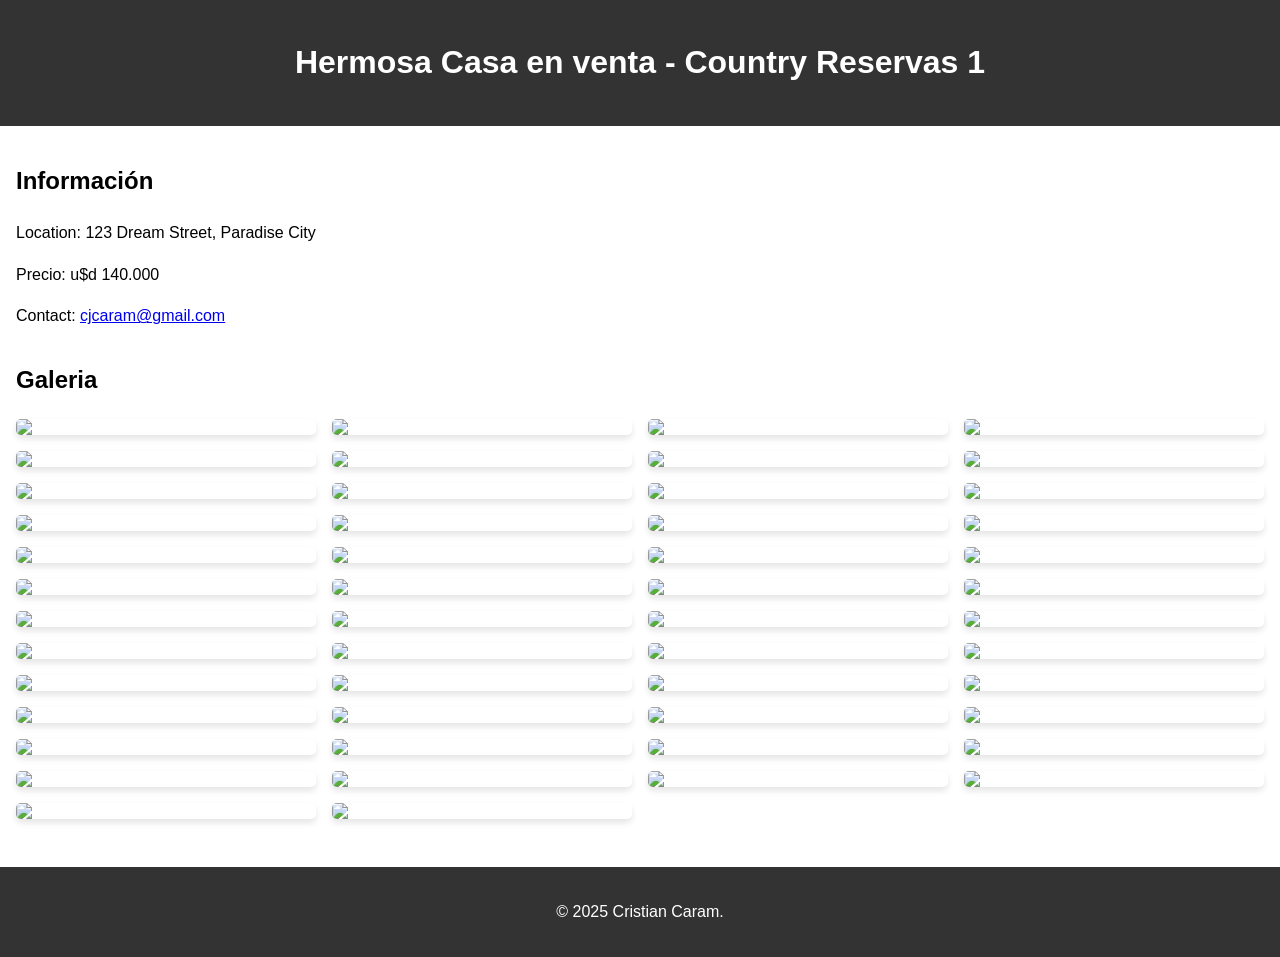
==== index.html @ e46856fb "trying load images using url" ====
<!DOCTYPE html>
<html lang="en">
<head>
  <meta charset="UTF-8">
  <meta name="viewport" content="width=device-width, initial-scale=1.0">
  <title>House for Sale</title>
  <link rel="stylesheet" href="style.css">
</head>
<body>
  <header>
    <h1>Hermosa Casa en venta - Country Reservas 1</h1>
  </header>
  <main>
    <section class="details">
      <h2>Información</h2>
      <p>Location: 123 Dream Street, Paradise City</p>
      <p>Precio: u$d 140.000</p>
      <p>Contact: <a href="mailto:contact@realestate.com">cjcaram@gmail.com</a></p>
    </section>
    <section class="gallery">
      <h2>Galeria</h2>
      <div class="photos">
        <img src="https://raw.githubusercontent.com/cjcaram/assetForSale/refs/heads/main/images/_1.jpeg">
        <img src="https://raw.githubusercontent.com/cjcaram/assetForSale/refs/heads/main/images/_2.jpeg">
        <img src="https://raw.githubusercontent.com/cjcaram/assetForSale/refs/heads/main/images/_3.jpeg">
        <img src="https://raw.githubusercontent.com/cjcaram/assetForSale/refs/heads/main/images/_4.jpeg">
        <img src="https://raw.githubusercontent.com/cjcaram/assetForSale/refs/heads/main/images/_5.jpeg">
        <img src="https://raw.githubusercontent.com/cjcaram/assetForSale/refs/heads/main/images/_6.jpeg">
        <img src="https://raw.githubusercontent.com/cjcaram/assetForSale/refs/heads/main/images/_7.jpeg">
        <img src="https://raw.githubusercontent.com/cjcaram/assetForSale/refs/heads/main/images/_8.jpeg">
        <img src="https://raw.githubusercontent.com/cjcaram/assetForSale/refs/heads/main/images/_9.jpeg">
        <img src="https://raw.githubusercontent.com/cjcaram/assetForSale/refs/heads/main/images/_10.jpeg">
        <img src="https://raw.githubusercontent.com/cjcaram/assetForSale/refs/heads/main/images/_11.jpeg">
        <img src="https://raw.githubusercontent.com/cjcaram/assetForSale/refs/heads/main/images/_12.jpeg">
        <img src="https://raw.githubusercontent.com/cjcaram/assetForSale/refs/heads/main/images/_13.jpeg">
        <img src="https://raw.githubusercontent.com/cjcaram/assetForSale/refs/heads/main/images/_14.jpeg">
        <img src="https://raw.githubusercontent.com/cjcaram/assetForSale/refs/heads/main/images/_15.jpeg">
        <img src="https://raw.githubusercontent.com/cjcaram/assetForSale/refs/heads/main/images/_16.jpeg">
        <img src="https://raw.githubusercontent.com/cjcaram/assetForSale/refs/heads/main/images/_17.jpeg">
        <img src="https://raw.githubusercontent.com/cjcaram/assetForSale/refs/heads/main/images/_18.jpeg">
        <img src="https://raw.githubusercontent.com/cjcaram/assetForSale/refs/heads/main/images/_19.jpeg">
        <img src="https://raw.githubusercontent.com/cjcaram/assetForSale/refs/heads/main/images/_20.jpeg">
        <img src="https://raw.githubusercontent.com/cjcaram/assetForSale/refs/heads/main/images/_21.jpeg">
        <img src="https://raw.githubusercontent.com/cjcaram/assetForSale/refs/heads/main/images/_22.jpeg">
        <img src="https://raw.githubusercontent.com/cjcaram/assetForSale/refs/heads/main/images/_23.jpeg">
        <img src="https://raw.githubusercontent.com/cjcaram/assetForSale/refs/heads/main/images/_24.jpeg">
        <img src="https://raw.githubusercontent.com/cjcaram/assetForSale/refs/heads/main/images/_25.jpeg">
        <img src="https://raw.githubusercontent.com/cjcaram/assetForSale/refs/heads/main/images/_26.jpeg">
        <img src="https://raw.githubusercontent.com/cjcaram/assetForSale/refs/heads/main/images/_27.jpeg">
        <img src="https://raw.githubusercontent.com/cjcaram/assetForSale/refs/heads/main/images/_28.jpeg">
        <img src="https://raw.githubusercontent.com/cjcaram/assetForSale/refs/heads/main/images/_29.jpeg">
        <img src="https://raw.githubusercontent.com/cjcaram/assetForSale/refs/heads/main/images/_30.jpeg">
        <img src="https://raw.githubusercontent.com/cjcaram/assetForSale/refs/heads/main/images/_31.jpeg">
        <img src="https://raw.githubusercontent.com/cjcaram/assetForSale/refs/heads/main/images/_32.jpeg">
        <img src="https://raw.githubusercontent.com/cjcaram/assetForSale/refs/heads/main/images/_33.jpeg">
        <img src="https://raw.githubusercontent.com/cjcaram/assetForSale/refs/heads/main/images/_34.jpeg">
        <img src="https://raw.githubusercontent.com/cjcaram/assetForSale/refs/heads/main/images/_35.jpeg">
        <img src="https://raw.githubusercontent.com/cjcaram/assetForSale/refs/heads/main/images/_36.jpeg">
        <img src="https://raw.githubusercontent.com/cjcaram/assetForSale/refs/heads/main/images/_37.jpeg">
        <img src="https://raw.githubusercontent.com/cjcaram/assetForSale/refs/heads/main/images/_38.jpeg">
        <img src="https://raw.githubusercontent.com/cjcaram/assetForSale/refs/heads/main/images/_39.jpeg">
        <img src="https://raw.githubusercontent.com/cjcaram/assetForSale/refs/heads/main/images/_40.jpeg">
        <img src="https://raw.githubusercontent.com/cjcaram/assetForSale/refs/heads/main/images/_41.jpeg">
        <img src="https://raw.githubusercontent.com/cjcaram/assetForSale/refs/heads/main/images/_42.jpeg">
        <img src="https://raw.githubusercontent.com/cjcaram/assetForSale/refs/heads/main/images/_43.jpeg">
        <img src="https://raw.githubusercontent.com/cjcaram/assetForSale/refs/heads/main/images/_44.jpeg">
        <img src="https://raw.githubusercontent.com/cjcaram/assetForSale/refs/heads/main/images/_45.jpeg">
        <img src="https://raw.githubusercontent.com/cjcaram/assetForSale/refs/heads/main/images/_46.jpeg">
        <img src="https://raw.githubusercontent.com/cjcaram/assetForSale/refs/heads/main/images/_47.jpeg">
        <img src="https://raw.githubusercontent.com/cjcaram/assetForSale/refs/heads/main/images/_48.jpeg">
        <img src="https://raw.githubusercontent.com/cjcaram/assetForSale/refs/heads/main/images/_49.jpeg">
        <img src="https://raw.githubusercontent.com/cjcaram/assetForSale/refs/heads/main/images/_50.jpeg">
      </div>
    </section>
  </main>
  <script src="script.js"></script>
</body>
<footer>
  <p>&copy; 2025 Cristian Caram.</p>
</footer>
</html>
---- style.css ----
/* General styles */
body {
    font-family: Arial, sans-serif;
    margin: 0;
    padding: 0;
    line-height: 1.6;
  }
  
  header {
    background: #333;
    color: #fff;
    text-align: center;
    padding: 1rem 0;
  }
  
  main {
    padding: 1rem;
  }
  
  .details {
    margin-bottom: 2rem;
  }
  
  .gallery {
    margin-bottom: 2rem;
  }
  
  .gallery .photos {
    display: flex;
    gap: 1rem;
    flex-wrap: wrap;
  }
  
  .gallery img {
    width: 100%;
    max-width: 300px;
    border-radius: 5px;
    box-shadow: 0 4px 6px rgba(0, 0, 0, 0.1);
    cursor: pointer; /* Indicate interactivity */
  }
  
  footer {
    background: #333;
    color: #fff;
    text-align: center;
    padding: 1rem 0;
  }
  
  /* Responsive design */
  @media (max-width: 768px) {
    .gallery .photos {
      flex-direction: column; /* Stack photos vertically */
      align-items: center;
    }
  
    .details {
      order: -1; /* Show details first on small screens */
    }
  }

/* Navigation arrows in modal */
span {
    display: flex;
    align-items: center;
    justify-content: center;
  }
  
  span:hover {
    text-shadow: 0 0 10px rgba(255, 255, 255, 0.8);
  }
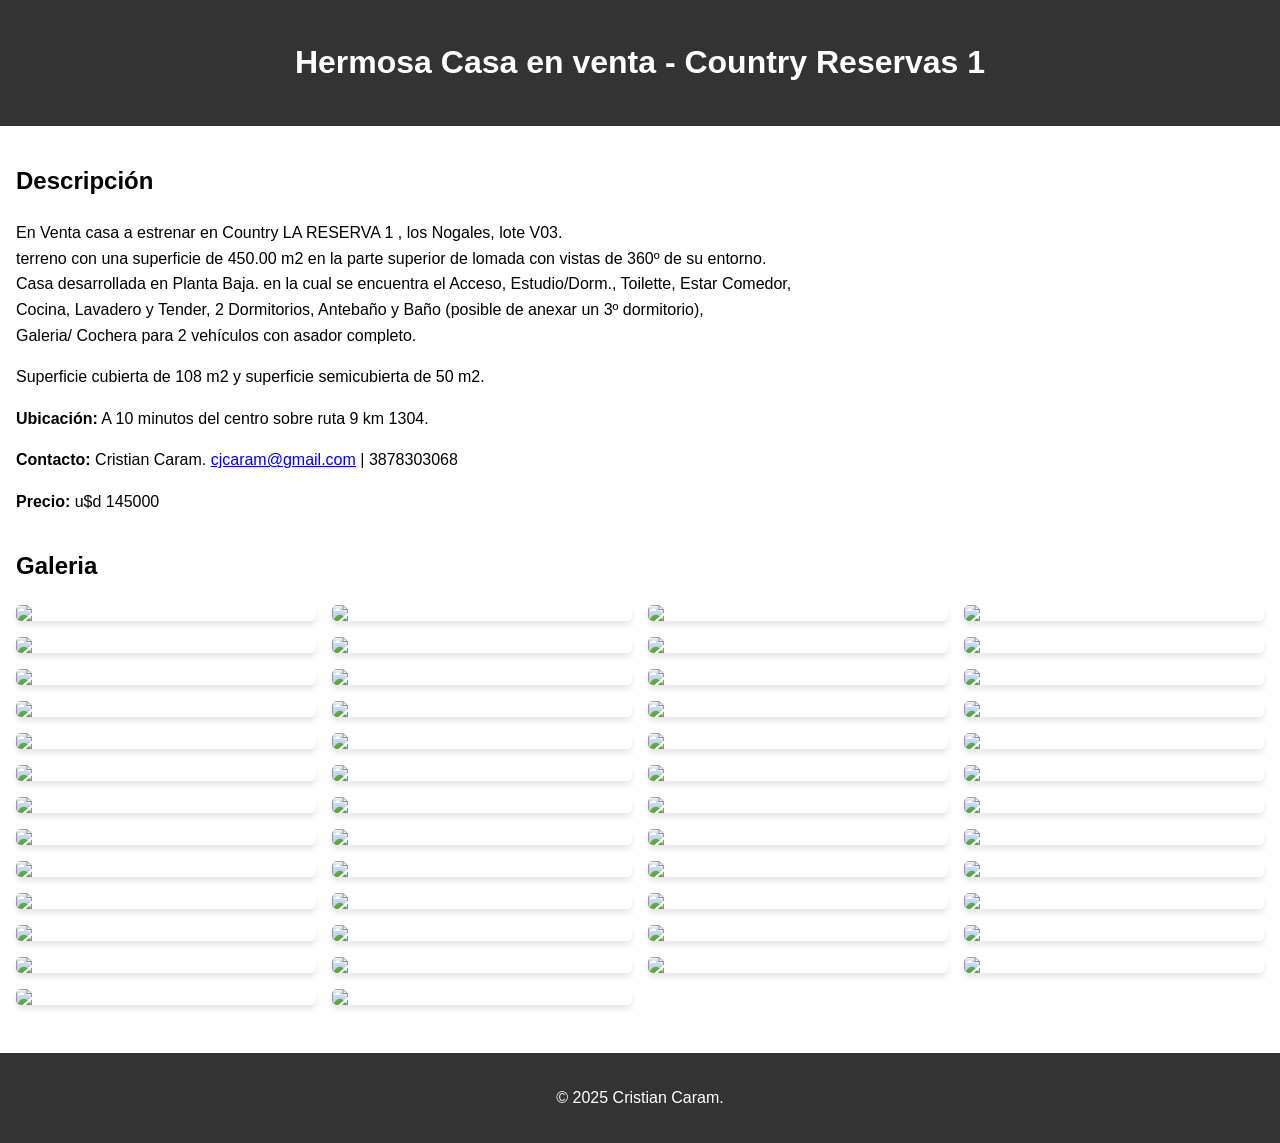
==== commit 114ad79b: "update info" ====
--- a/index.html
+++ b/index.html
@@ -12,10 +12,16 @@
   </header>
   <main>
     <section class="details">
-      <h2>Información</h2>
-      <p>Location: 123 Dream Street, Paradise City</p>
-      <p>Precio: u$d 140.000</p>
-      <p>Contact: <a href="mailto:contact@realestate.com">cjcaram@gmail.com</a></p>
+      <h2>Descripción</h2>
+      <p>En Venta casa a estrenar en Country LA RESERVA 1 , los Nogales, lote V03.<br>
+        terreno con una superficie de 450.00 m2 en la parte superior de lomada con vistas de 360º de su entorno.<br>
+        Casa desarrollada en Planta Baja. en la cual se encuentra el Acceso, Estudio/Dorm., Toilette, Estar Comedor, <br>
+        Cocina, Lavadero y Tender, 2 Dormitorios, Antebaño y Baño (posible de anexar un 3º dormitorio), <br>
+        Galeria/ Cochera para 2 vehículos con asador completo.</p>
+      <p>Superficie cubierta de 108 m2 y superficie semicubierta de 50 m2.</p>
+      <p><strong>Ubicación:</strong> A 10 minutos del centro sobre ruta 9 km 1304.</p>
+      <p><strong>Contacto:</strong> Cristian Caram. <a href="mailto:contact@realestate.com">cjcaram@gmail.com</a> | 3878303068 </p>
+      <p><strong>Precio:</strong> u$d 145000</p>
     </section>
     <section class="gallery">
       <h2>Galeria</h2>
@@ -25,11 +31,7 @@
         <img src="https://raw.githubusercontent.com/cjcaram/assetForSale/refs/heads/main/images/_3.jpeg">
         <img src="https://raw.githubusercontent.com/cjcaram/assetForSale/refs/heads/main/images/_4.jpeg">
         <img src="https://raw.githubusercontent.com/cjcaram/assetForSale/refs/heads/main/images/_5.jpeg">
-        <img src="https://raw.githubusercontent.com/cjcaram/assetForSale/refs/heads/main/images/_6.jpeg">
-        <img src="https://raw.githubusercontent.com/cjcaram/assetForSale/refs/heads/main/images/_7.jpeg">
-        <img src="https://raw.githubusercontent.com/cjcaram/assetForSale/refs/heads/main/images/_8.jpeg">
-        <img src="https://raw.githubusercontent.com/cjcaram/assetForSale/refs/heads/main/images/_9.jpeg">
-        <img src="https://raw.githubusercontent.com/cjcaram/assetForSale/refs/heads/main/images/_10.jpeg">
+        
         <img src="https://raw.githubusercontent.com/cjcaram/assetForSale/refs/heads/main/images/_11.jpeg">
         <img src="https://raw.githubusercontent.com/cjcaram/assetForSale/refs/heads/main/images/_12.jpeg">
         <img src="https://raw.githubusercontent.com/cjcaram/assetForSale/refs/heads/main/images/_13.jpeg">
@@ -70,6 +72,11 @@
         <img src="https://raw.githubusercontent.com/cjcaram/assetForSale/refs/heads/main/images/_48.jpeg">
         <img src="https://raw.githubusercontent.com/cjcaram/assetForSale/refs/heads/main/images/_49.jpeg">
         <img src="https://raw.githubusercontent.com/cjcaram/assetForSale/refs/heads/main/images/_50.jpeg">
+        <img src="https://raw.githubusercontent.com/cjcaram/assetForSale/refs/heads/main/images/_6.jpeg">
+        <img src="https://raw.githubusercontent.com/cjcaram/assetForSale/refs/heads/main/images/_7.jpeg">
+        <img src="https://raw.githubusercontent.com/cjcaram/assetForSale/refs/heads/main/images/_8.jpeg">
+        <img src="https://raw.githubusercontent.com/cjcaram/assetForSale/refs/heads/main/images/_9.jpeg">
+        <img src="https://raw.githubusercontent.com/cjcaram/assetForSale/refs/heads/main/images/_10.jpeg">
       </div>
     </section>
   </main>
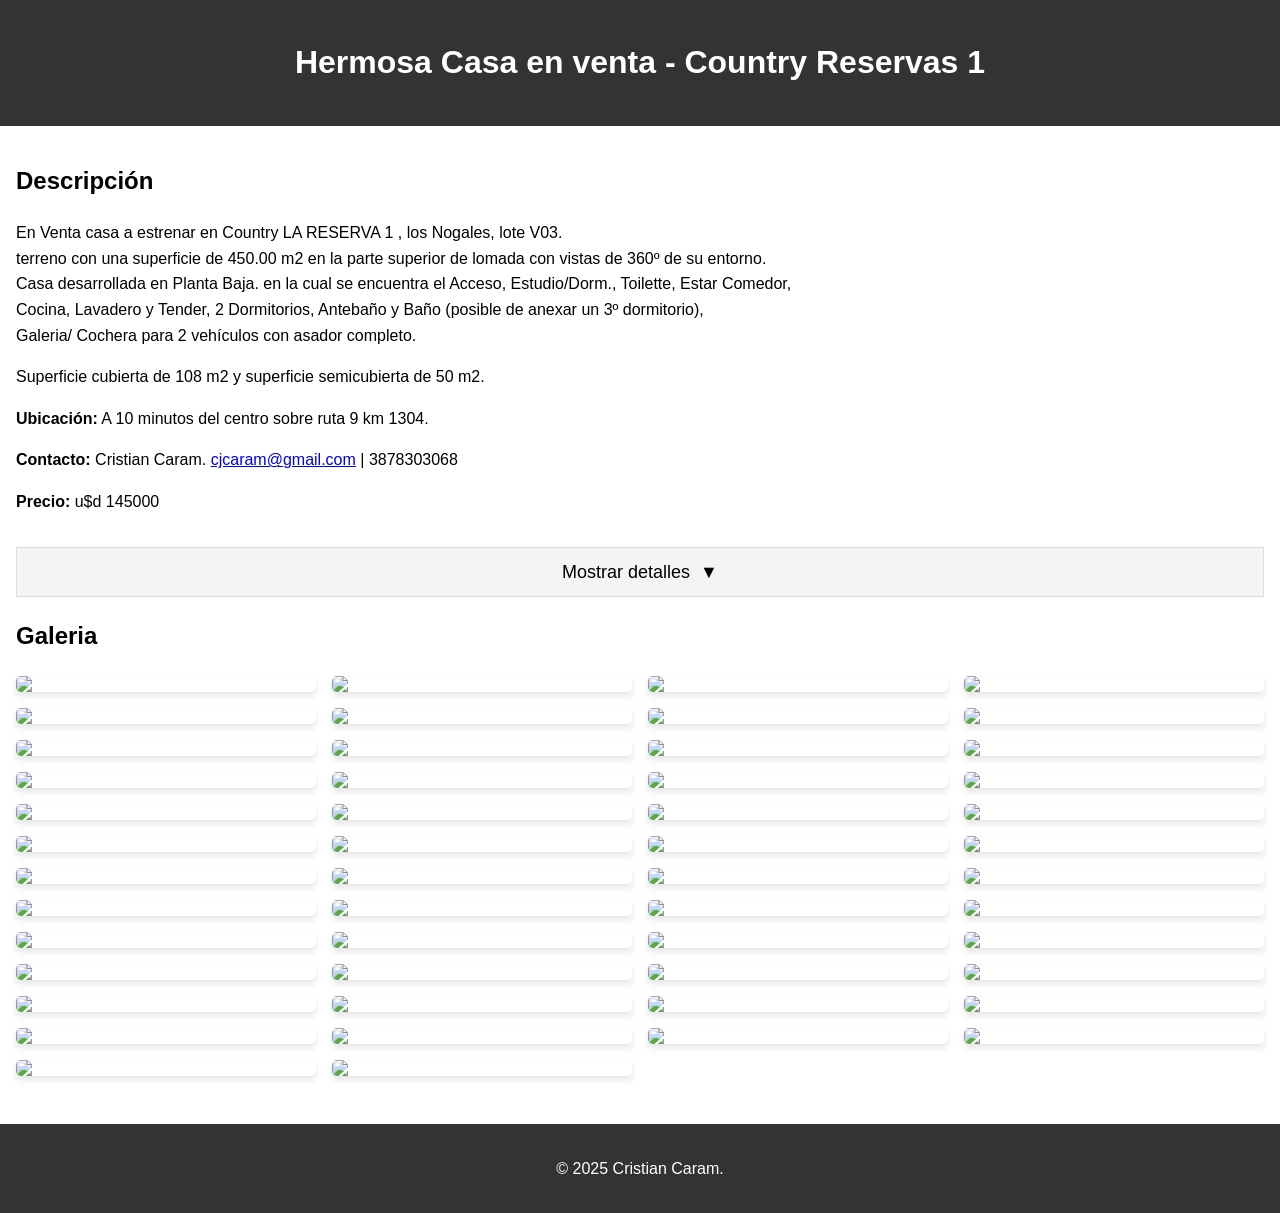
==== commit ae24679b: "add extra info" ====
--- a/index.html
+++ b/index.html
@@ -23,6 +23,47 @@
       <p><strong>Contacto:</strong> Cristian Caram. <a href="mailto:contact@realestate.com">cjcaram@gmail.com</a> | 3878303068 </p>
       <p><strong>Precio:</strong> u$d 145000</p>
     </section>
+    <div class="extra-info-toggle" onclick="toggleExtraInfo()">
+      <span>Mostrar detalles</span>
+      <span class="arrow">&#9660;</span>  <!-- Down arrow -->
+    </div>
+    <section class="extra-info">
+      <h2>Mas detalles</h2>
+      <p><strong>Estructura:</strong> De hormigón armado sismo resistente según disposiciones del Reglamento CIRSOC 201. Sistema de Bases / vigas encadenado / columnas / vigas superiores / losas.</p>
+      <p><strong>Cubierta de techo:</strong> se realizó en chapa sinusoidal galvanizadas cal 25 apoyada sobre correas de perfil C laminado en frío fijado con tornillos autoperforantes y canaletas y caños de bajadas del mismo material. Aislante térmico bajo chapa de lana de vidrio de 2´con aluminio.</p>
+      <p><strong>Mampostería:</strong> los muros son de ladrillos cerámicos huecos (18x18x33, 12x18x33 y 8x18x33 cm.) sector social/ muros de bloques Brimax (18x20x60 cm.) por sus características estructurales, acústicas, térmicas, hidrófugas en sector dormitorios. El remate de apretada se realizó con ladrillo común macizo en nivel horizontal que ocultara todo el techo de chapa.</p>
+      <p><strong>Cielorrasos:</strong> suspendidos y aplicados de yeso, con doble aislación de lana de vidrio de 2' con aluminio.</p>
+      <p><strong>Revoques Exteriores:</strong> envolventes con revoques con un previo planchado cementicio + hidrófugo, revoques finos con premezclas. </p>
+      <p><strong>Revoques Interiores:</strong> Los revoques interiores son gruesos y finos de premezclas.</p>
+      <p><strong>Pisos y revestimiento:</strong> Pisos en Estar comedor, pasillos interiores, sectores de cocina y Dormitorios de porcelanato San Lorenzo 60x60 cm de 1º. El toilettes será revestido hasta 1 m con una terminación de guarda. En baño se realizó el revestimiento de piso a techo con detalle perimetral de guarda, Antebaño no revestido. <br>
+        En lavadero y cocina se emplearon revestimientos porcelanato San Lorenzo esmaltados de 1º blancos 60x60 cm.</p>
+      <p><strong>Instalación Sanitaria:</strong> Materiales agua de 1° calidad, sistema termofusión. Se colocó un tanque cisterna (600l) y elevado (1.100l) tinaco con bomba elevadora y sistema automático de flotante. <br>
+          Se dejó previsto la instalación de termotanque solar en el techo.<br>
+          La instalación de cloaca se realizó con biodigestor 900 lt y pozo absorbente.</p>  
+      <p><strong>Lozas y griferías:</strong> Baños con artefactos Ferrum línea Bari Blanco. Las griferías de baños son FV Alerce / Puelo. En cocina monocomando FV Puelo.</p>
+      <p><strong>Electricidad:</strong> Totalmente embutidas, con materiales de 1° calidad. AA con instalación individual, teléfono y tv.<br>
+        Tablero: Tablero gabinete embutido. (llave general / Disyuntor Diferencial Trifásico, Llaves seccionales bifásicas). Con Circuitos independientes para cada sector y artefactos principales (AA, Termotanque, Anafe, Horno) <br>
+        Cables:  Kalop según Normas IRAM 2183.<br>
+        Accesorios de salida: Las llaves y tomacorrientes de luz son Kalop Civil<br>
+        Se canalizó toda la casa para que sea APTA para DOMÓTICA (sistema inteligente con cámaras, seguridad, control de puertas, ventanas, electrodomésticos, iluminación, etc.)<br>
+        Circuito con temporizador digital programable para iluminación exterior. Apliques bidireccionales instalados.</p>
+      <p><strong>Instalación de gas:</strong> Se ejecutaron según normativas vigentes GASNOR <br>
+        Se dejó prevista cañería de gas envasado con sistema termofusión.</p>
+      <p><strong>Pinturas de cielorrasos:</strong> látex Alba, s/ planchado de enduido.</p>
+      <p><strong>Pintura para muros interiores:</strong> látex interior Alba s/ planchado de enduido.</p>
+      <p><strong>Pintura para muros exteriores: </strong> látex exterior Duralba.</p>
+      <p><strong>Pinturas sobre puertas interiores:</strong> esmalte sintético Alba de acabado Brillante.</p>
+      <p><strong>Carpintería Exterior:</strong> Las puertas y ventanas de aluminio con tapajuntas prepintado de negro, en caso de puertas ventana vidrio templado.</p>
+      <p><strong>Carpintería Interior:</strong> es de madera, con marco de madera en puertas placas marca Oblak.</p>
+      <p><strong>Muebles de cocina:</strong> Mueble diseñado en melamina sobre MDF. Con sistema de herrajes de cierre suave, perfil manija tirador.</p>
+      <p><strong>Mármoles</strong> Mesada de cocina / desayunador / asador realizado en Granito Negro Boreal.<br>
+        Mesadas de Baño / Antebaño / Toilette realizada en mármol New Beige.</p>
+      <p><strong>Aires Acondicionados:</strong> Preinstalación de cañerías embutidas para unidad interior - unidad exterior de equipos split y desagües correspondientes de condensadores en ambientes principales.</p>
+      <p><strong>Artefactos:</strong> Termotanque eléctrico de 85 l instalado, Anafe y horno eléctrico instalado. <br>
+        Queda prevista la instalación de la cañería de gas por si se desea cambiar artefactos de a Gas envasado. <br>
+        Está Previsto Agua/Cloaca en el sector del contrafrente por si se desea construir piscina. </p>
+    </section>
+
     <section class="gallery">
       <h2>Galeria</h2>
       <div class="photos">
--- a/style.css
+++ b/style.css
@@ -69,4 +69,32 @@
     text-shadow: 0 0 10px rgba(255, 255, 255, 0.8);
   }
   
-  +.extra-info-toggle {
+  cursor: pointer;
+  background-color: #f4f4f4;
+  padding: 10px;
+  text-align: center;
+  border: 1px solid #ddd;
+  margin-top: 10px;
+  font-size: 18px;
+  display: flex;
+  justify-content: center;
+  align-items: center;
+}
+
+.extra-info-toggle .arrow {
+  margin-left: 10px;
+  transition: transform 0.3s ease;
+}
+
+/* Initially hide the extra info section */
+.extra-info {
+  display: none;
+  padding: 15px;
+  background-color: #f9f9f9;
+  border-top: 1px solid #ddd;
+}
+
+.extra-info-toggle.open .arrow {
+  transform: rotate(180deg); /* Rotate the arrow when section is expanded */
+}
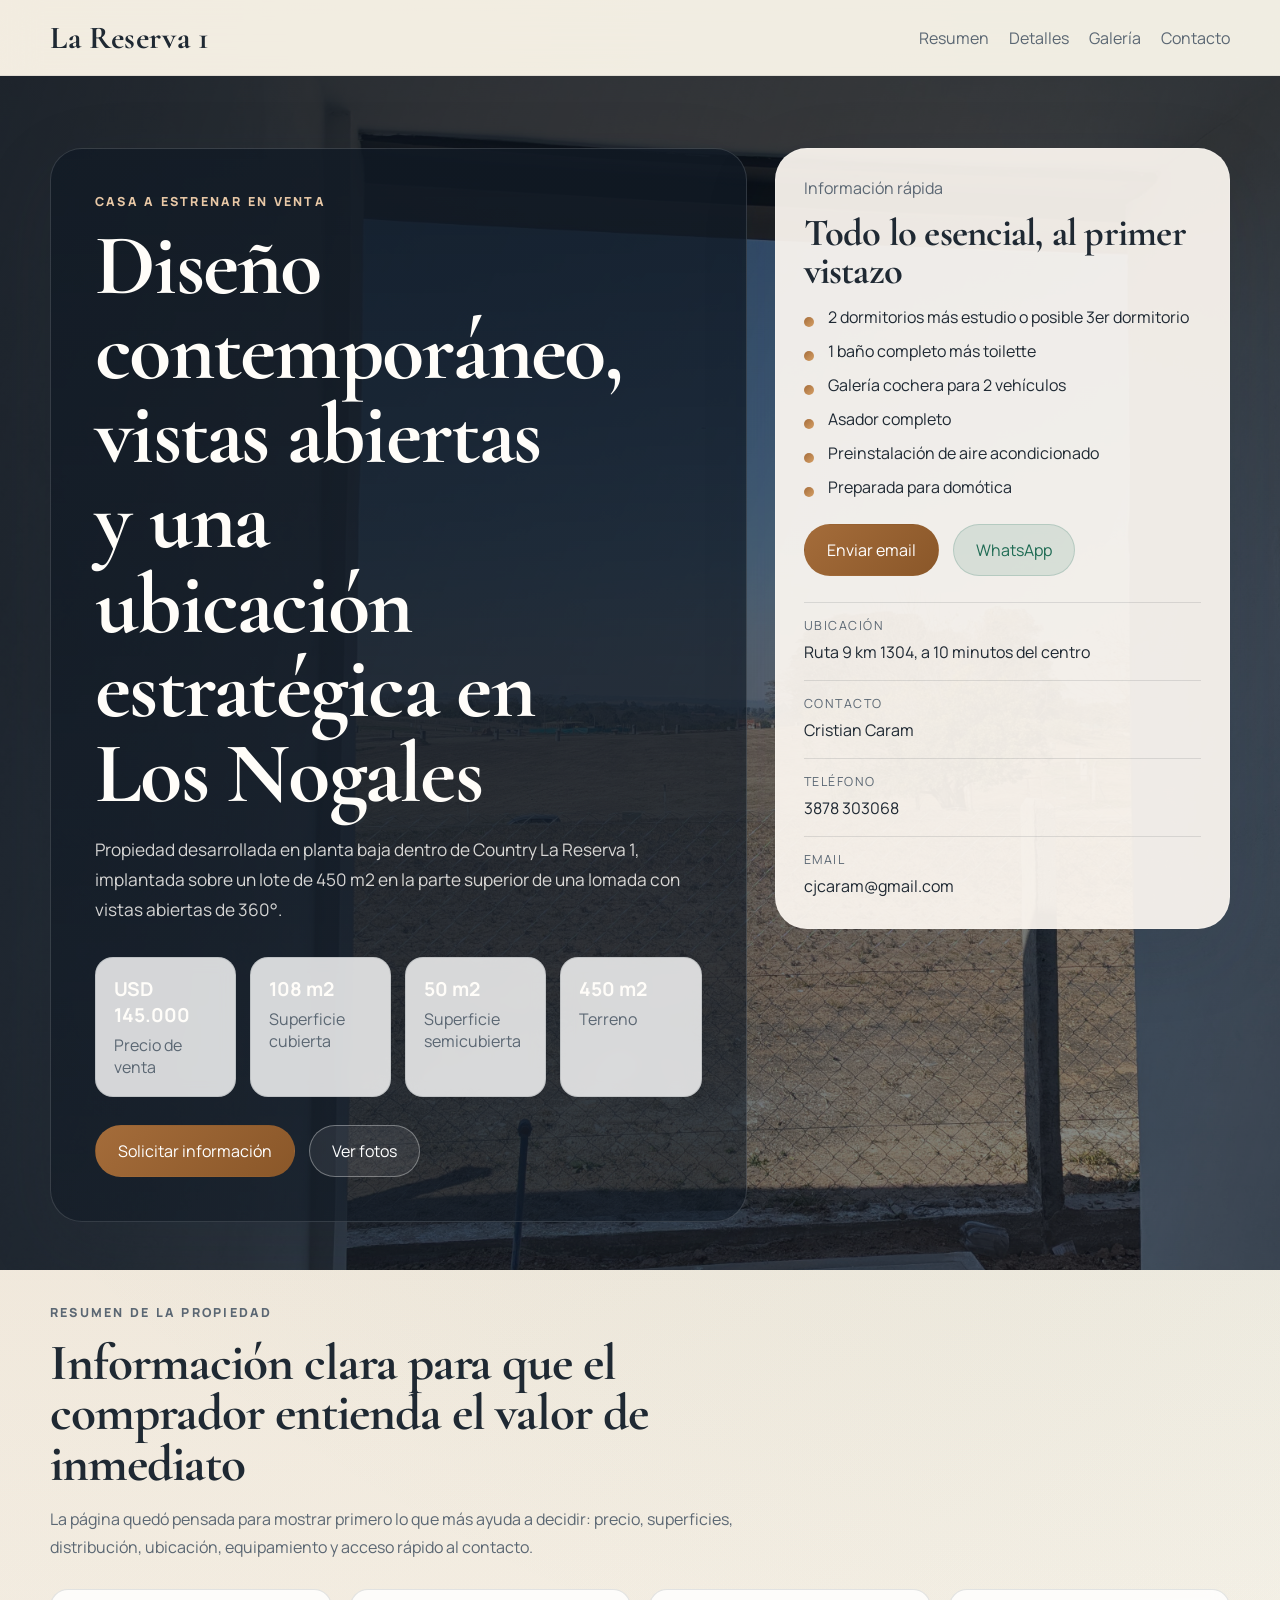
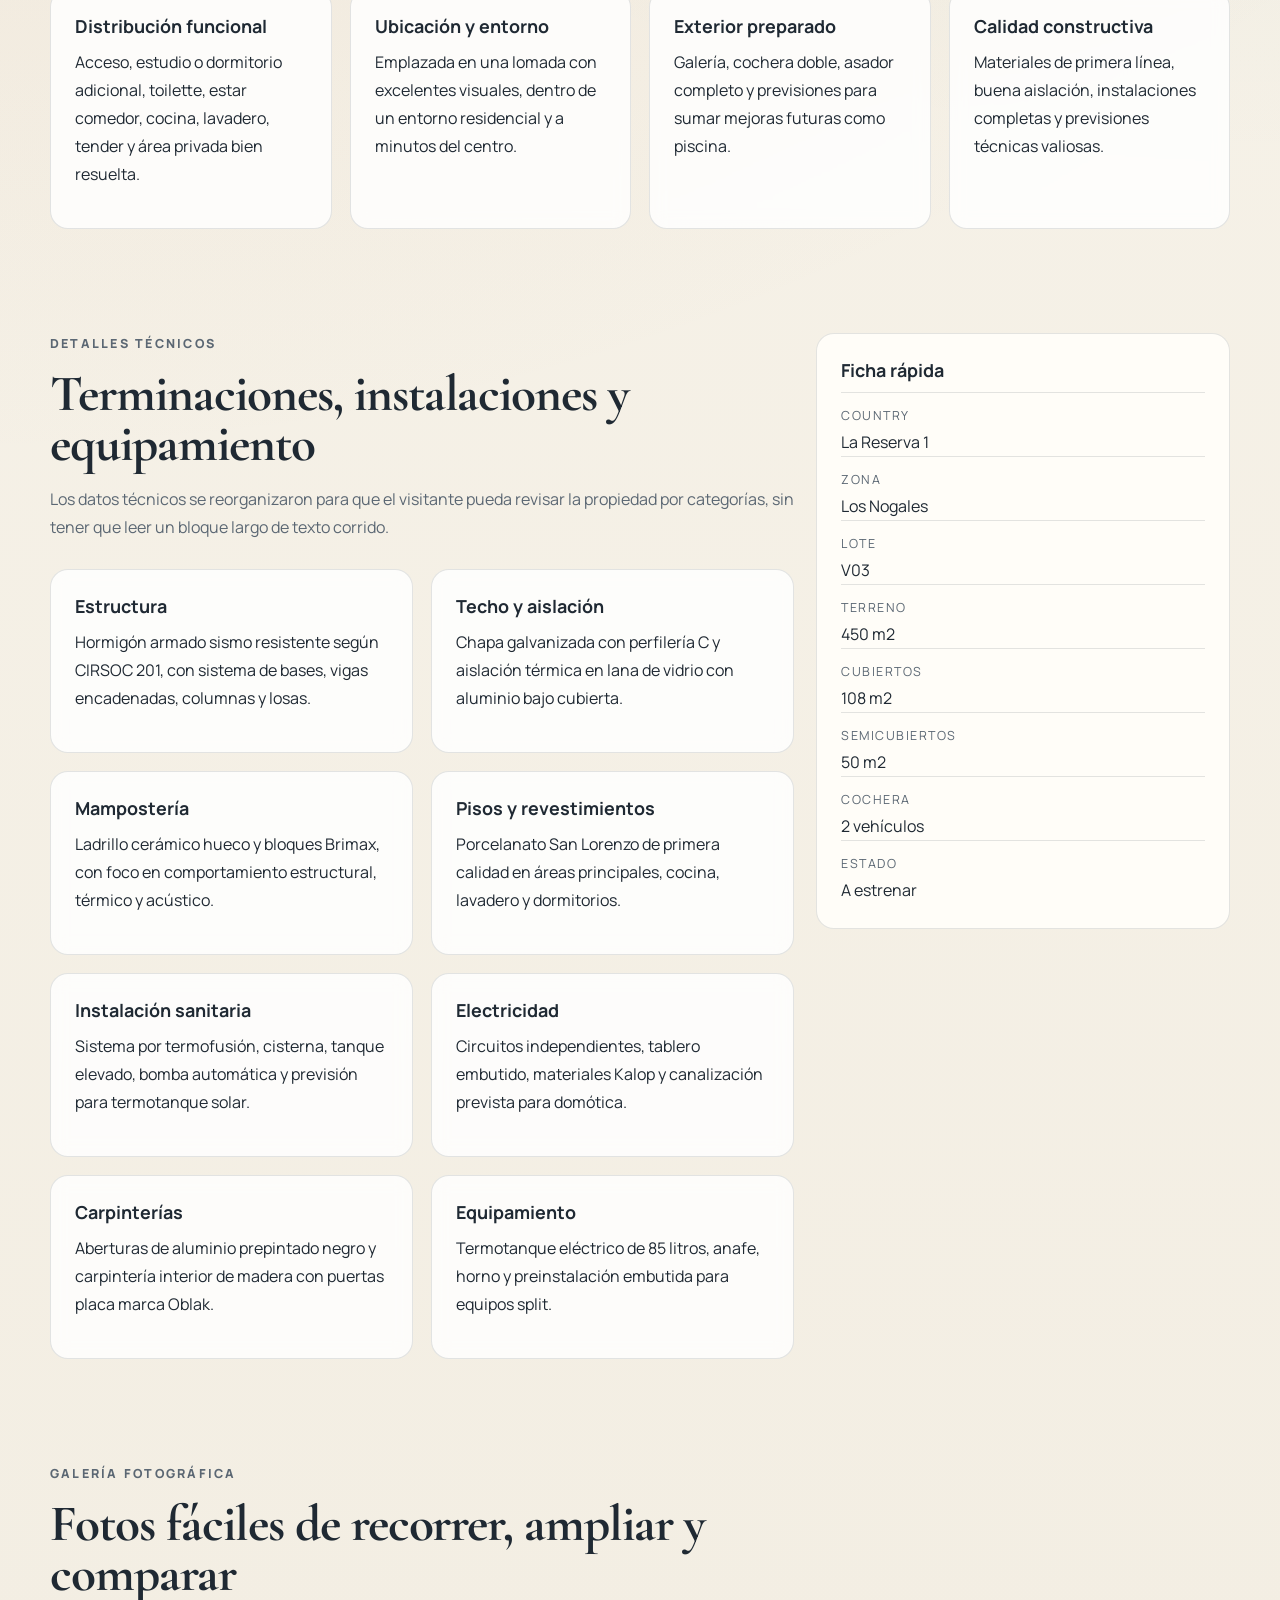
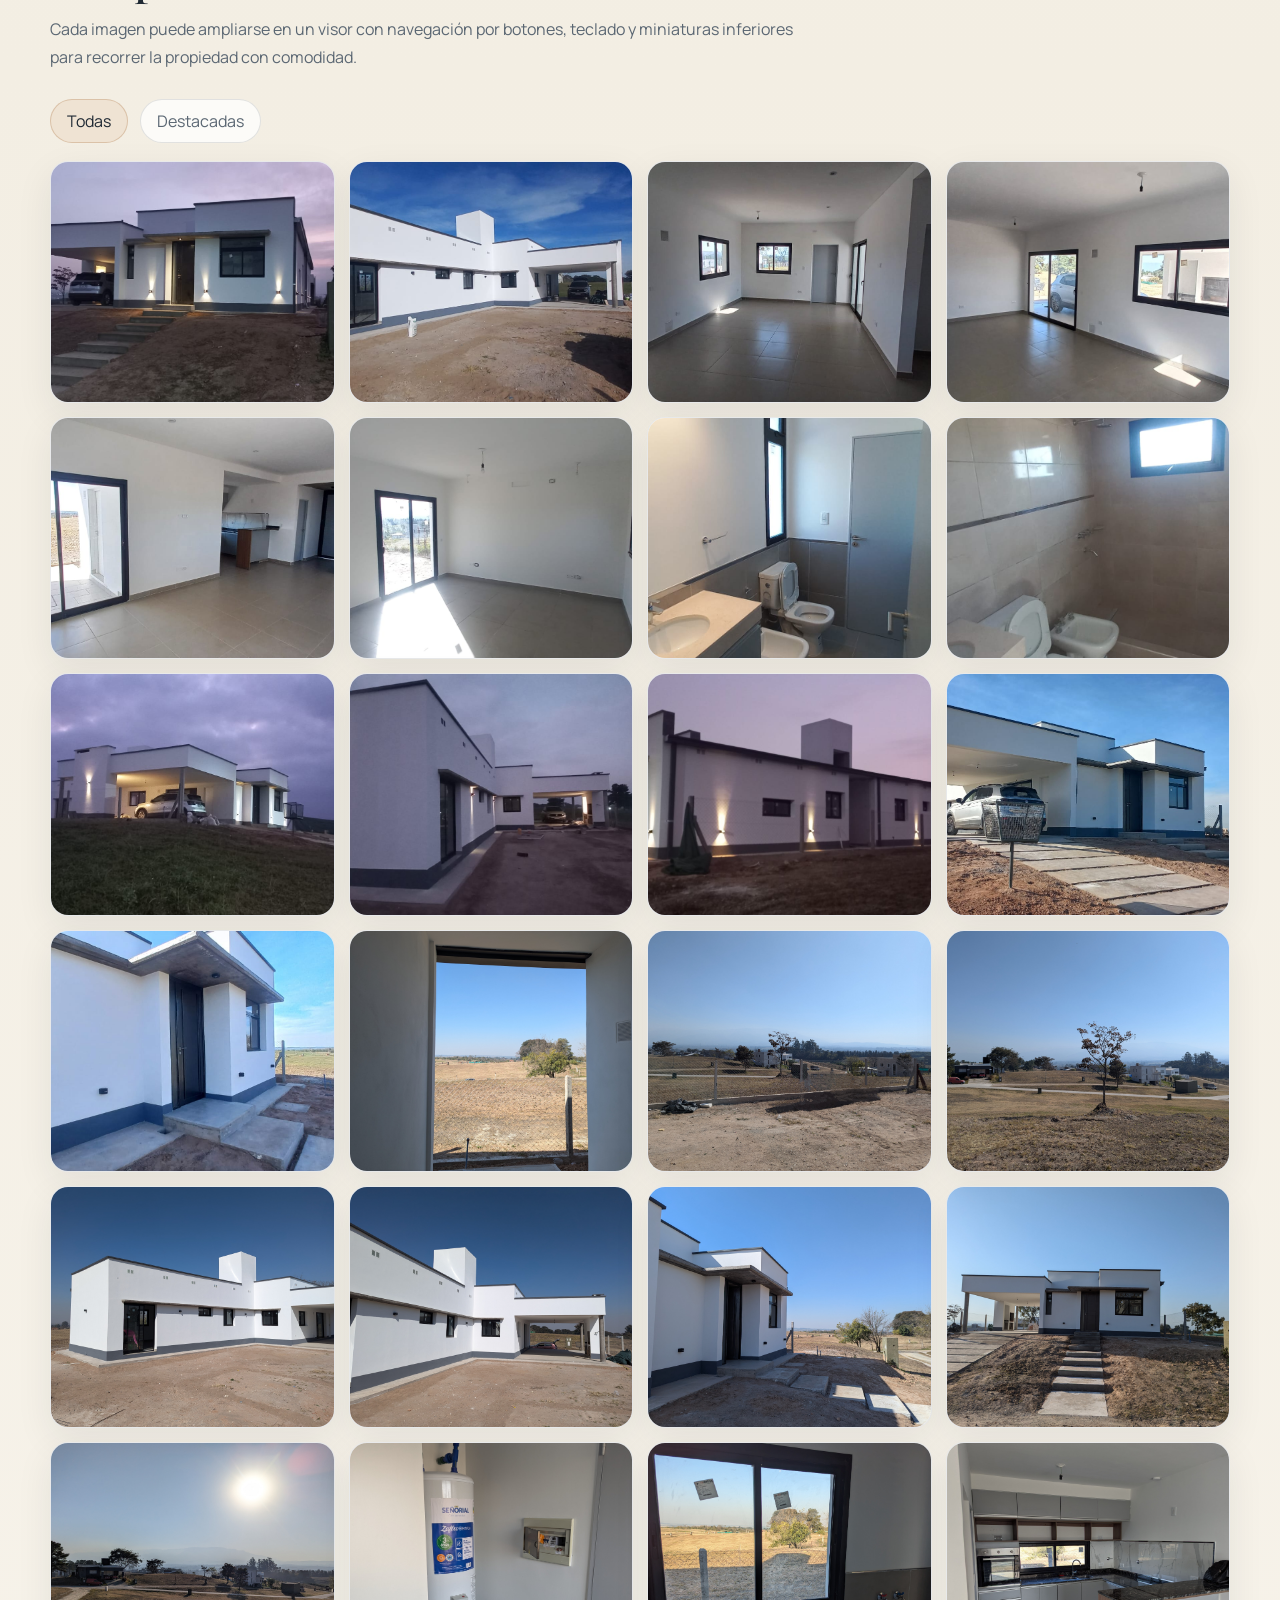
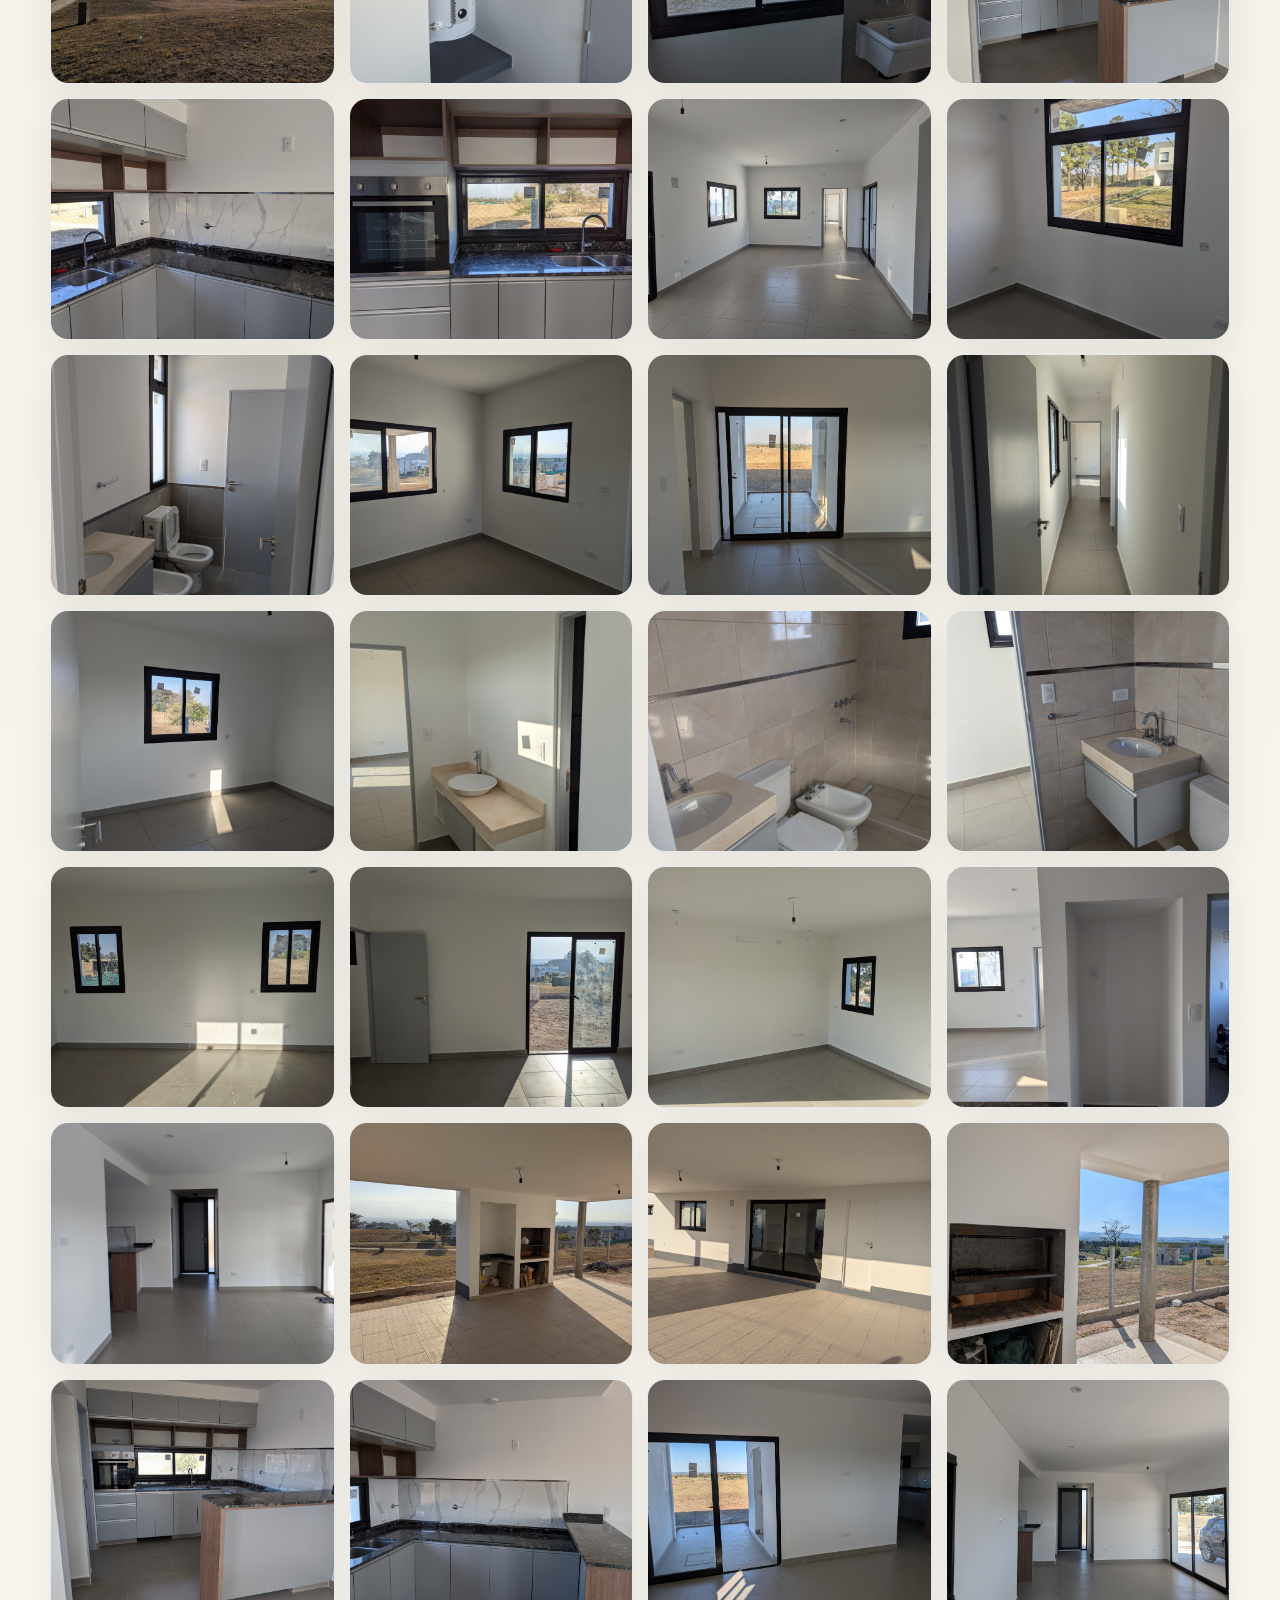
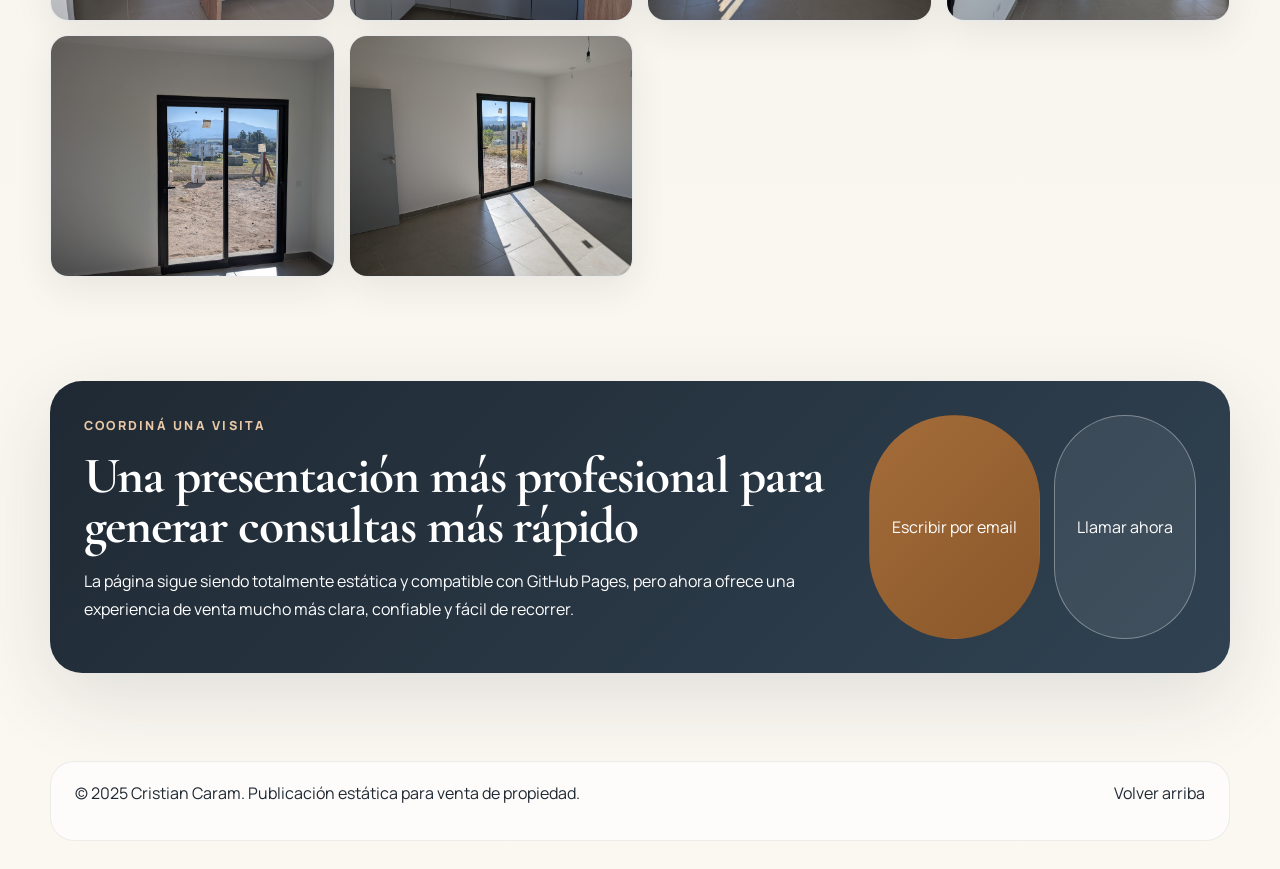
==== commit 5bd023d9: "refactor and redesign" ====
--- a/index.html
+++ b/index.html
@@ -1,129 +1,313 @@
-<!DOCTYPE html>
-<html lang="en">
+﻿<!DOCTYPE html>
+<html lang="es">
 <head>
   <meta charset="UTF-8">
   <meta name="viewport" content="width=device-width, initial-scale=1.0">
-  <title>House for Sale</title>
+  <title>Casa en venta en La Reserva 1 | Los Nogales</title>
+  <meta
+    name="description"
+    content="Casa a estrenar en La Reserva 1, Los Nogales. Terreno de 450 m2, 108 m2 cubiertos, 50 m2 semicubiertos y galería cochera para 2 vehículos."
+  >
+  <link rel="preconnect" href="https://fonts.googleapis.com">
+  <link rel="preconnect" href="https://fonts.gstatic.com" crossorigin>
+  <link href="https://fonts.googleapis.com/css2?family=Manrope:wght@400;500;600;700;800&family=Cormorant+Garamond:wght@500;600;700&display=swap" rel="stylesheet">
   <link rel="stylesheet" href="style.css">
 </head>
 <body>
-  <header>
-    <h1>Hermosa Casa en venta - Country Reservas 1</h1>
+  <header class="site-header">
+    <div class="container nav-shell">
+      <a class="brand" href="#inicio">La Reserva 1</a>
+      <nav class="main-nav" aria-label="Navegación principal">
+        <a href="#resumen">Resumen</a>
+        <a href="#detalles">Detalles</a>
+        <a href="#galeria">Galería</a>
+        <a href="#contacto">Contacto</a>
+      </nav>
+    </div>
   </header>
-  <main>
-    <section class="details">
-      <h2>Descripción</h2>
-      <p>En Venta casa a estrenar en Country LA RESERVA 1 , los Nogales, lote V03.<br>
-        terreno con una superficie de 450.00 m2 en la parte superior de lomada con vistas de 360º de su entorno.<br>
-        Casa desarrollada en Planta Baja. en la cual se encuentra el Acceso, Estudio/Dorm., Toilette, Estar Comedor, <br>
-        Cocina, Lavadero y Tender, 2 Dormitorios, Antebaño y Baño (posible de anexar un 3º dormitorio), <br>
-        Galeria/ Cochera para 2 vehículos con asador completo.</p>
-      <p>Superficie cubierta de 108 m2 y superficie semicubierta de 50 m2.</p>
-      <p><strong>Ubicación:</strong> A 10 minutos del centro sobre ruta 9 km 1304.</p>
-      <p><strong>Contacto:</strong> Cristian Caram. <a href="mailto:contact@realestate.com">cjcaram@gmail.com</a> | 3878303068 </p>
-      <p><strong>Precio:</strong> u$d 145000</p>
-    </section>
-    <div class="extra-info-toggle" onclick="toggleExtraInfo()">
-      <span>Mostrar detalles</span>
-      <span class="arrow">&#9660;</span>  <!-- Down arrow -->
+
+  <main id="inicio">
+    <section class="hero">
+      <div class="hero-backdrop"></div>
+      <div class="container hero-grid">
+        <div class="hero-copy">
+          <p class="eyebrow">Casa a estrenar en venta</p>
+          <h1>Diseño contemporáneo, vistas abiertas y una ubicación estratégica en Los Nogales</h1>
+          <p class="lead">
+            Propiedad desarrollada en planta baja dentro de Country La Reserva 1, implantada sobre un lote de 450 m2
+            en la parte superior de una lomada con vistas abiertas de 360°.
+          </p>
+
+          <div class="hero-stats" id="resumen">
+            <article>
+              <strong>USD 145.000</strong>
+              <span>Precio de venta</span>
+            </article>
+            <article>
+              <strong>108 m2</strong>
+              <span>Superficie cubierta</span>
+            </article>
+            <article>
+              <strong>50 m2</strong>
+              <span>Superficie semicubierta</span>
+            </article>
+            <article>
+              <strong>450 m2</strong>
+              <span>Terreno</span>
+            </article>
+          </div>
+
+          <div class="hero-actions">
+            <a class="button button-primary" href="#contacto">Solicitar información</a>
+            <a class="button button-secondary" href="#galeria">Ver fotos</a>
+          </div>
+        </div>
+
+        <aside class="contact-card" id="contacto">
+          <p class="contact-card-label">Información rápida</p>
+          <h2>Todo lo esencial, al primer vistazo</h2>
+          <ul class="feature-list">
+            <li>2 dormitorios más estudio o posible 3er dormitorio</li>
+            <li>1 baño completo más toilette</li>
+            <li>Galería cochera para 2 vehículos</li>
+            <li>Asador completo</li>
+            <li>Preinstalación de aire acondicionado</li>
+            <li>Preparada para domótica</li>
+          </ul>
+
+          <div class="contact-card-links">
+            <a class="button button-primary" href="mailto:cjcaram@gmail.com?subject=Consulta%20por%20casa%20en%20La%20Reserva%201">Enviar email</a>
+            <a class="button button-whatsapp" href="https://wa.me/543878303068?text=Hola%2C%20quiero%20informaci%C3%B3n%20sobre%20la%20casa%20en%20La%20Reserva%201" target="_blank" rel="noreferrer">WhatsApp</a>
+          </div>
+
+          <dl class="contact-meta">
+            <div>
+              <dt>Ubicación</dt>
+              <dd>Ruta 9 km 1304, a 10 minutos del centro</dd>
+            </div>
+            <div>
+              <dt>Contacto</dt>
+              <dd>Cristian Caram</dd>
+            </div>
+            <div>
+              <dt>Teléfono</dt>
+              <dd><a href="tel:+543878303068">3878 303068</a></dd>
+            </div>
+            <div>
+              <dt>Email</dt>
+              <dd><a href="mailto:cjcaram@gmail.com">cjcaram@gmail.com</a></dd>
+            </div>
+          </dl>
+        </aside>
+      </div>
+    </section>
+
+    <section class="section section-highlights">
+      <div class="container">
+        <div class="section-heading">
+          <p class="eyebrow">Resumen de la propiedad</p>
+          <h2>Información clara para que el comprador entienda el valor de inmediato</h2>
+          <p>
+            La página quedó pensada para mostrar primero lo que más ayuda a decidir: precio, superficies, distribución,
+            ubicación, equipamiento y acceso rápido al contacto.
+          </p>
+        </div>
+
+        <div class="highlight-grid">
+          <article class="info-card">
+            <h3>Distribución funcional</h3>
+            <p>Acceso, estudio o dormitorio adicional, toilette, estar comedor, cocina, lavadero, tender y área privada bien resuelta.</p>
+          </article>
+          <article class="info-card">
+            <h3>Ubicación y entorno</h3>
+            <p>Emplazada en una lomada con excelentes visuales, dentro de un entorno residencial y a minutos del centro.</p>
+          </article>
+          <article class="info-card">
+            <h3>Exterior preparado</h3>
+            <p>Galería, cochera doble, asador completo y previsiones para sumar mejoras futuras como piscina.</p>
+          </article>
+          <article class="info-card">
+            <h3>Calidad constructiva</h3>
+            <p>Materiales de primera línea, buena aislación, instalaciones completas y previsiones técnicas valiosas.</p>
+          </article>
+        </div>
+      </div>
+    </section>
+
+    <section class="section section-specs" id="detalles">
+      <div class="container details-layout">
+        <div>
+          <div class="section-heading">
+            <p class="eyebrow">Detalles técnicos</p>
+            <h2>Terminaciones, instalaciones y equipamiento</h2>
+            <p>
+              Los datos técnicos se reorganizaron para que el visitante pueda revisar la propiedad por categorías, sin
+              tener que leer un bloque largo de texto corrido.
+            </p>
+          </div>
+
+          <div class="spec-grid">
+            <article class="spec-card">
+              <h3>Estructura</h3>
+              <p>Hormigón armado sismo resistente según CIRSOC 201, con sistema de bases, vigas encadenadas, columnas y losas.</p>
+            </article>
+            <article class="spec-card">
+              <h3>Techo y aislación</h3>
+              <p>Chapa galvanizada con perfilería C y aislación térmica en lana de vidrio con aluminio bajo cubierta.</p>
+            </article>
+            <article class="spec-card">
+              <h3>Mampostería</h3>
+              <p>Ladrillo cerámico hueco y bloques Brimax, con foco en comportamiento estructural, térmico y acústico.</p>
+            </article>
+            <article class="spec-card">
+              <h3>Pisos y revestimientos</h3>
+              <p>Porcelanato San Lorenzo de primera calidad en áreas principales, cocina, lavadero y dormitorios.</p>
+            </article>
+            <article class="spec-card">
+              <h3>Instalación sanitaria</h3>
+              <p>Sistema por termofusión, cisterna, tanque elevado, bomba automática y previsión para termotanque solar.</p>
+            </article>
+            <article class="spec-card">
+              <h3>Electricidad</h3>
+              <p>Circuitos independientes, tablero embutido, materiales Kalop y canalización prevista para domótica.</p>
+            </article>
+            <article class="spec-card">
+              <h3>Carpinterías</h3>
+              <p>Aberturas de aluminio prepintado negro y carpintería interior de madera con puertas placa marca Oblak.</p>
+            </article>
+            <article class="spec-card">
+              <h3>Equipamiento</h3>
+              <p>Termotanque eléctrico de 85 litros, anafe, horno y preinstalación embutida para equipos split.</p>
+            </article>
+          </div>
+        </div>
+
+        <aside class="summary-panel">
+          <h3>Ficha rápida</h3>
+          <dl>
+            <div><dt>Country</dt><dd>La Reserva 1</dd></div>
+            <div><dt>Zona</dt><dd>Los Nogales</dd></div>
+            <div><dt>Lote</dt><dd>V03</dd></div>
+            <div><dt>Terreno</dt><dd>450 m2</dd></div>
+            <div><dt>Cubiertos</dt><dd>108 m2</dd></div>
+            <div><dt>Semicubiertos</dt><dd>50 m2</dd></div>
+            <div><dt>Cochera</dt><dd>2 vehículos</dd></div>
+            <div><dt>Estado</dt><dd>A estrenar</dd></div>
+          </dl>
+        </aside>
+      </div>
+    </section>
+
+    <section class="section section-gallery" id="galeria">
+      <div class="container">
+        <div class="section-heading">
+          <p class="eyebrow">Galería fotográfica</p>
+          <h2>Fotos fáciles de recorrer, ampliar y comparar</h2>
+          <p>
+            Cada imagen puede ampliarse en un visor con navegación por botones, teclado y miniaturas inferiores para
+            recorrer la propiedad con comodidad.
+          </p>
+        </div>
+
+        <div class="gallery-toolbar">
+          <button class="gallery-filter is-active" type="button" data-filter="all">Todas</button>
+          <button class="gallery-filter" type="button" data-filter="featured">Destacadas</button>
+        </div>
+
+        <div class="gallery-grid">
+          <button class="gallery-item featured" type="button" data-index="0"><img src="images/_1.jpeg" alt="Vista exterior frontal de la propiedad" loading="eager"></button>
+          <button class="gallery-item featured" type="button" data-index="1"><img src="images/_2.jpeg" alt="Vista exterior lateral de la propiedad" loading="eager"></button>
+          <button class="gallery-item featured" type="button" data-index="2"><img src="images/_3.jpeg" alt="Vista del acceso principal" loading="eager"></button>
+          <button class="gallery-item featured" type="button" data-index="3"><img src="images/_4.jpeg" alt="Vista general del frente de la propiedad" loading="lazy"></button>
+          <button class="gallery-item featured" type="button" data-index="4"><img src="images/_5.jpeg" alt="Vista de la casa y su entorno" loading="lazy"></button>
+          <button class="gallery-item" type="button" data-index="5"><img src="images/_6.jpeg" alt="Fotografía de la propiedad" loading="lazy"></button>
+          <button class="gallery-item" type="button" data-index="6"><img src="images/_7.jpeg" alt="Fotografía de la propiedad" loading="lazy"></button>
+          <button class="gallery-item" type="button" data-index="7"><img src="images/_8.jpeg" alt="Fotografía de la propiedad" loading="lazy"></button>
+          <button class="gallery-item" type="button" data-index="8"><img src="images/_9.jpeg" alt="Fotografía de la propiedad" loading="lazy"></button>
+          <button class="gallery-item" type="button" data-index="9"><img src="images/_10.jpeg" alt="Fotografía de la propiedad" loading="lazy"></button>
+          <button class="gallery-item" type="button" data-index="10"><img src="images/_11.jpeg" alt="Fotografía de la propiedad" loading="lazy"></button>
+          <button class="gallery-item" type="button" data-index="11"><img src="images/_12.jpeg" alt="Fotografía de la propiedad" loading="lazy"></button>
+          <button class="gallery-item" type="button" data-index="12"><img src="images/_13.jpeg" alt="Fotografía de la propiedad" loading="lazy"></button>
+          <button class="gallery-item" type="button" data-index="13"><img src="images/_14.jpeg" alt="Fotografía de la propiedad" loading="lazy"></button>
+          <button class="gallery-item" type="button" data-index="14"><img src="images/_15.jpeg" alt="Fotografía de la propiedad" loading="lazy"></button>
+          <button class="gallery-item" type="button" data-index="15"><img src="images/_16.jpeg" alt="Fotografía de la propiedad" loading="lazy"></button>
+          <button class="gallery-item" type="button" data-index="16"><img src="images/_17.jpeg" alt="Fotografía de la propiedad" loading="lazy"></button>
+          <button class="gallery-item" type="button" data-index="17"><img src="images/_18.jpeg" alt="Fotografía de la propiedad" loading="lazy"></button>
+          <button class="gallery-item" type="button" data-index="18"><img src="images/_19.jpeg" alt="Fotografía de la propiedad" loading="lazy"></button>
+          <button class="gallery-item" type="button" data-index="19"><img src="images/_20.jpeg" alt="Fotografía de la propiedad" loading="lazy"></button>
+          <button class="gallery-item" type="button" data-index="20"><img src="images/_21.jpeg" alt="Fotografía de la propiedad" loading="lazy"></button>
+          <button class="gallery-item" type="button" data-index="21"><img src="images/_22.jpeg" alt="Fotografía de la propiedad" loading="lazy"></button>
+          <button class="gallery-item" type="button" data-index="22"><img src="images/_23.jpeg" alt="Fotografía de la propiedad" loading="lazy"></button>
+          <button class="gallery-item" type="button" data-index="23"><img src="images/_24.jpeg" alt="Fotografía de la propiedad" loading="lazy"></button>
+          <button class="gallery-item" type="button" data-index="24"><img src="images/_25.jpeg" alt="Fotografía de la propiedad" loading="lazy"></button>
+          <button class="gallery-item" type="button" data-index="25"><img src="images/_26.jpeg" alt="Fotografía de la propiedad" loading="lazy"></button>
+          <button class="gallery-item" type="button" data-index="26"><img src="images/_27.jpeg" alt="Fotografía de la propiedad" loading="lazy"></button>
+          <button class="gallery-item" type="button" data-index="27"><img src="images/_28.jpeg" alt="Fotografía de la propiedad" loading="lazy"></button>
+          <button class="gallery-item" type="button" data-index="28"><img src="images/_29.jpeg" alt="Fotografía de la propiedad" loading="lazy"></button>
+          <button class="gallery-item" type="button" data-index="29"><img src="images/_30.jpeg" alt="Fotografía de la propiedad" loading="lazy"></button>
+          <button class="gallery-item" type="button" data-index="30"><img src="images/_31.jpeg" alt="Fotografía de la propiedad" loading="lazy"></button>
+          <button class="gallery-item" type="button" data-index="31"><img src="images/_32.jpeg" alt="Fotografía de la propiedad" loading="lazy"></button>
+          <button class="gallery-item" type="button" data-index="32"><img src="images/_33.jpeg" alt="Fotografía de la propiedad" loading="lazy"></button>
+          <button class="gallery-item" type="button" data-index="33"><img src="images/_34.jpeg" alt="Fotografía de la propiedad" loading="lazy"></button>
+          <button class="gallery-item" type="button" data-index="34"><img src="images/_35.jpeg" alt="Fotografía de la propiedad" loading="lazy"></button>
+          <button class="gallery-item" type="button" data-index="35"><img src="images/_36.jpeg" alt="Fotografía de la propiedad" loading="lazy"></button>
+          <button class="gallery-item" type="button" data-index="36"><img src="images/_37.jpeg" alt="Fotografía de la propiedad" loading="lazy"></button>
+          <button class="gallery-item" type="button" data-index="37"><img src="images/_38.jpeg" alt="Fotografía de la propiedad" loading="lazy"></button>
+          <button class="gallery-item" type="button" data-index="38"><img src="images/_39.jpeg" alt="Fotografía de la propiedad" loading="lazy"></button>
+          <button class="gallery-item" type="button" data-index="39"><img src="images/_40.jpeg" alt="Fotografía de la propiedad" loading="lazy"></button>
+          <button class="gallery-item" type="button" data-index="40"><img src="images/_41.jpeg" alt="Fotografía de la propiedad" loading="lazy"></button>
+          <button class="gallery-item" type="button" data-index="41"><img src="images/_42.jpeg" alt="Fotografía de la propiedad" loading="lazy"></button>
+          <button class="gallery-item" type="button" data-index="42"><img src="images/_43.jpeg" alt="Fotografía de la propiedad" loading="lazy"></button>
+          <button class="gallery-item" type="button" data-index="43"><img src="images/_44.jpeg" alt="Fotografía de la propiedad" loading="lazy"></button>
+          <button class="gallery-item" type="button" data-index="44"><img src="images/_45.jpeg" alt="Fotografía de la propiedad" loading="lazy"></button>
+          <button class="gallery-item" type="button" data-index="45"><img src="images/_46.jpeg" alt="Fotografía de la propiedad" loading="lazy"></button>
+          <button class="gallery-item" type="button" data-index="46"><img src="images/_47.jpeg" alt="Fotografía de la propiedad" loading="lazy"></button>
+          <button class="gallery-item" type="button" data-index="47"><img src="images/_48.jpeg" alt="Fotografía de la propiedad" loading="lazy"></button>
+          <button class="gallery-item" type="button" data-index="48"><img src="images/_49.jpeg" alt="Fotografía de la propiedad" loading="lazy"></button>
+          <button class="gallery-item" type="button" data-index="49"><img src="images/_50.jpeg" alt="Fotografía de la propiedad" loading="lazy"></button>
+        </div>
+      </div>
+    </section>
+
+    <section class="section section-cta">
+      <div class="container cta-panel">
+        <div>
+          <p class="eyebrow">Coordiná una visita</p>
+          <h2>Una presentación más profesional para generar consultas más rápido</h2>
+          <p>
+            La página sigue siendo totalmente estática y compatible con GitHub Pages, pero ahora ofrece una experiencia
+            de venta mucho más clara, confiable y fácil de recorrer.
+          </p>
+        </div>
+        <div class="cta-actions">
+          <a class="button button-primary" href="mailto:cjcaram@gmail.com?subject=Consulta%20por%20visita%20a%20la%20propiedad">Escribir por email</a>
+          <a class="button button-secondary" href="tel:+543878303068">Llamar ahora</a>
+        </div>
+      </div>
+    </section>
+  </main>
+
+  <footer class="site-footer">
+    <div class="container footer-shell">
+      <p>© 2025 Cristian Caram. Publicación estática para venta de propiedad.</p>
+      <a href="#inicio">Volver arriba</a>
     </div>
-    <section class="extra-info">
-      <h2>Mas detalles</h2>
-      <p><strong>Estructura:</strong> De hormigón armado sismo resistente según disposiciones del Reglamento CIRSOC 201. Sistema de Bases / vigas encadenado / columnas / vigas superiores / losas.</p>
-      <p><strong>Cubierta de techo:</strong> se realizó en chapa sinusoidal galvanizadas cal 25 apoyada sobre correas de perfil C laminado en frío fijado con tornillos autoperforantes y canaletas y caños de bajadas del mismo material. Aislante térmico bajo chapa de lana de vidrio de 2´con aluminio.</p>
-      <p><strong>Mampostería:</strong> los muros son de ladrillos cerámicos huecos (18x18x33, 12x18x33 y 8x18x33 cm.) sector social/ muros de bloques Brimax (18x20x60 cm.) por sus características estructurales, acústicas, térmicas, hidrófugas en sector dormitorios. El remate de apretada se realizó con ladrillo común macizo en nivel horizontal que ocultara todo el techo de chapa.</p>
-      <p><strong>Cielorrasos:</strong> suspendidos y aplicados de yeso, con doble aislación de lana de vidrio de 2' con aluminio.</p>
-      <p><strong>Revoques Exteriores:</strong> envolventes con revoques con un previo planchado cementicio + hidrófugo, revoques finos con premezclas. </p>
-      <p><strong>Revoques Interiores:</strong> Los revoques interiores son gruesos y finos de premezclas.</p>
-      <p><strong>Pisos y revestimiento:</strong> Pisos en Estar comedor, pasillos interiores, sectores de cocina y Dormitorios de porcelanato San Lorenzo 60x60 cm de 1º. El toilettes será revestido hasta 1 m con una terminación de guarda. En baño se realizó el revestimiento de piso a techo con detalle perimetral de guarda, Antebaño no revestido. <br>
-        En lavadero y cocina se emplearon revestimientos porcelanato San Lorenzo esmaltados de 1º blancos 60x60 cm.</p>
-      <p><strong>Instalación Sanitaria:</strong> Materiales agua de 1° calidad, sistema termofusión. Se colocó un tanque cisterna (600l) y elevado (1.100l) tinaco con bomba elevadora y sistema automático de flotante. <br>
-          Se dejó previsto la instalación de termotanque solar en el techo.<br>
-          La instalación de cloaca se realizó con biodigestor 900 lt y pozo absorbente.</p>  
-      <p><strong>Lozas y griferías:</strong> Baños con artefactos Ferrum línea Bari Blanco. Las griferías de baños son FV Alerce / Puelo. En cocina monocomando FV Puelo.</p>
-      <p><strong>Electricidad:</strong> Totalmente embutidas, con materiales de 1° calidad. AA con instalación individual, teléfono y tv.<br>
-        Tablero: Tablero gabinete embutido. (llave general / Disyuntor Diferencial Trifásico, Llaves seccionales bifásicas). Con Circuitos independientes para cada sector y artefactos principales (AA, Termotanque, Anafe, Horno) <br>
-        Cables:  Kalop según Normas IRAM 2183.<br>
-        Accesorios de salida: Las llaves y tomacorrientes de luz son Kalop Civil<br>
-        Se canalizó toda la casa para que sea APTA para DOMÓTICA (sistema inteligente con cámaras, seguridad, control de puertas, ventanas, electrodomésticos, iluminación, etc.)<br>
-        Circuito con temporizador digital programable para iluminación exterior. Apliques bidireccionales instalados.</p>
-      <p><strong>Instalación de gas:</strong> Se ejecutaron según normativas vigentes GASNOR <br>
-        Se dejó prevista cañería de gas envasado con sistema termofusión.</p>
-      <p><strong>Pinturas de cielorrasos:</strong> látex Alba, s/ planchado de enduido.</p>
-      <p><strong>Pintura para muros interiores:</strong> látex interior Alba s/ planchado de enduido.</p>
-      <p><strong>Pintura para muros exteriores: </strong> látex exterior Duralba.</p>
-      <p><strong>Pinturas sobre puertas interiores:</strong> esmalte sintético Alba de acabado Brillante.</p>
-      <p><strong>Carpintería Exterior:</strong> Las puertas y ventanas de aluminio con tapajuntas prepintado de negro, en caso de puertas ventana vidrio templado.</p>
-      <p><strong>Carpintería Interior:</strong> es de madera, con marco de madera en puertas placas marca Oblak.</p>
-      <p><strong>Muebles de cocina:</strong> Mueble diseñado en melamina sobre MDF. Con sistema de herrajes de cierre suave, perfil manija tirador.</p>
-      <p><strong>Mármoles</strong> Mesada de cocina / desayunador / asador realizado en Granito Negro Boreal.<br>
-        Mesadas de Baño / Antebaño / Toilette realizada en mármol New Beige.</p>
-      <p><strong>Aires Acondicionados:</strong> Preinstalación de cañerías embutidas para unidad interior - unidad exterior de equipos split y desagües correspondientes de condensadores en ambientes principales.</p>
-      <p><strong>Artefactos:</strong> Termotanque eléctrico de 85 l instalado, Anafe y horno eléctrico instalado. <br>
-        Queda prevista la instalación de la cañería de gas por si se desea cambiar artefactos de a Gas envasado. <br>
-        Está Previsto Agua/Cloaca en el sector del contrafrente por si se desea construir piscina. </p>
-    </section>
-
-    <section class="gallery">
-      <h2>Galeria</h2>
-      <div class="photos">
-        <img src="https://raw.githubusercontent.com/cjcaram/assetForSale/refs/heads/main/images/_1.jpeg">
-        <img src="https://raw.githubusercontent.com/cjcaram/assetForSale/refs/heads/main/images/_2.jpeg">
-        <img src="https://raw.githubusercontent.com/cjcaram/assetForSale/refs/heads/main/images/_3.jpeg">
-        <img src="https://raw.githubusercontent.com/cjcaram/assetForSale/refs/heads/main/images/_4.jpeg">
-        <img src="https://raw.githubusercontent.com/cjcaram/assetForSale/refs/heads/main/images/_5.jpeg">
-        
-        <img src="https://raw.githubusercontent.com/cjcaram/assetForSale/refs/heads/main/images/_11.jpeg">
-        <img src="https://raw.githubusercontent.com/cjcaram/assetForSale/refs/heads/main/images/_12.jpeg">
-        <img src="https://raw.githubusercontent.com/cjcaram/assetForSale/refs/heads/main/images/_13.jpeg">
-        <img src="https://raw.githubusercontent.com/cjcaram/assetForSale/refs/heads/main/images/_14.jpeg">
-        <img src="https://raw.githubusercontent.com/cjcaram/assetForSale/refs/heads/main/images/_15.jpeg">
-        <img src="https://raw.githubusercontent.com/cjcaram/assetForSale/refs/heads/main/images/_16.jpeg">
-        <img src="https://raw.githubusercontent.com/cjcaram/assetForSale/refs/heads/main/images/_17.jpeg">
-        <img src="https://raw.githubusercontent.com/cjcaram/assetForSale/refs/heads/main/images/_18.jpeg">
-        <img src="https://raw.githubusercontent.com/cjcaram/assetForSale/refs/heads/main/images/_19.jpeg">
-        <img src="https://raw.githubusercontent.com/cjcaram/assetForSale/refs/heads/main/images/_20.jpeg">
-        <img src="https://raw.githubusercontent.com/cjcaram/assetForSale/refs/heads/main/images/_21.jpeg">
-        <img src="https://raw.githubusercontent.com/cjcaram/assetForSale/refs/heads/main/images/_22.jpeg">
-        <img src="https://raw.githubusercontent.com/cjcaram/assetForSale/refs/heads/main/images/_23.jpeg">
-        <img src="https://raw.githubusercontent.com/cjcaram/assetForSale/refs/heads/main/images/_24.jpeg">
-        <img src="https://raw.githubusercontent.com/cjcaram/assetForSale/refs/heads/main/images/_25.jpeg">
-        <img src="https://raw.githubusercontent.com/cjcaram/assetForSale/refs/heads/main/images/_26.jpeg">
-        <img src="https://raw.githubusercontent.com/cjcaram/assetForSale/refs/heads/main/images/_27.jpeg">
-        <img src="https://raw.githubusercontent.com/cjcaram/assetForSale/refs/heads/main/images/_28.jpeg">
-        <img src="https://raw.githubusercontent.com/cjcaram/assetForSale/refs/heads/main/images/_29.jpeg">
-        <img src="https://raw.githubusercontent.com/cjcaram/assetForSale/refs/heads/main/images/_30.jpeg">
-        <img src="https://raw.githubusercontent.com/cjcaram/assetForSale/refs/heads/main/images/_31.jpeg">
-        <img src="https://raw.githubusercontent.com/cjcaram/assetForSale/refs/heads/main/images/_32.jpeg">
-        <img src="https://raw.githubusercontent.com/cjcaram/assetForSale/refs/heads/main/images/_33.jpeg">
-        <img src="https://raw.githubusercontent.com/cjcaram/assetForSale/refs/heads/main/images/_34.jpeg">
-        <img src="https://raw.githubusercontent.com/cjcaram/assetForSale/refs/heads/main/images/_35.jpeg">
-        <img src="https://raw.githubusercontent.com/cjcaram/assetForSale/refs/heads/main/images/_36.jpeg">
-        <img src="https://raw.githubusercontent.com/cjcaram/assetForSale/refs/heads/main/images/_37.jpeg">
-        <img src="https://raw.githubusercontent.com/cjcaram/assetForSale/refs/heads/main/images/_38.jpeg">
-        <img src="https://raw.githubusercontent.com/cjcaram/assetForSale/refs/heads/main/images/_39.jpeg">
-        <img src="https://raw.githubusercontent.com/cjcaram/assetForSale/refs/heads/main/images/_40.jpeg">
-        <img src="https://raw.githubusercontent.com/cjcaram/assetForSale/refs/heads/main/images/_41.jpeg">
-        <img src="https://raw.githubusercontent.com/cjcaram/assetForSale/refs/heads/main/images/_42.jpeg">
-        <img src="https://raw.githubusercontent.com/cjcaram/assetForSale/refs/heads/main/images/_43.jpeg">
-        <img src="https://raw.githubusercontent.com/cjcaram/assetForSale/refs/heads/main/images/_44.jpeg">
-        <img src="https://raw.githubusercontent.com/cjcaram/assetForSale/refs/heads/main/images/_45.jpeg">
-        <img src="https://raw.githubusercontent.com/cjcaram/assetForSale/refs/heads/main/images/_46.jpeg">
-        <img src="https://raw.githubusercontent.com/cjcaram/assetForSale/refs/heads/main/images/_47.jpeg">
-        <img src="https://raw.githubusercontent.com/cjcaram/assetForSale/refs/heads/main/images/_48.jpeg">
-        <img src="https://raw.githubusercontent.com/cjcaram/assetForSale/refs/heads/main/images/_49.jpeg">
-        <img src="https://raw.githubusercontent.com/cjcaram/assetForSale/refs/heads/main/images/_50.jpeg">
-        <img src="https://raw.githubusercontent.com/cjcaram/assetForSale/refs/heads/main/images/_6.jpeg">
-        <img src="https://raw.githubusercontent.com/cjcaram/assetForSale/refs/heads/main/images/_7.jpeg">
-        <img src="https://raw.githubusercontent.com/cjcaram/assetForSale/refs/heads/main/images/_8.jpeg">
-        <img src="https://raw.githubusercontent.com/cjcaram/assetForSale/refs/heads/main/images/_9.jpeg">
-        <img src="https://raw.githubusercontent.com/cjcaram/assetForSale/refs/heads/main/images/_10.jpeg">
-      </div>
-    </section>
-  </main>
+  </footer>
+
+  <div class="lightbox" id="lightbox" aria-hidden="true">
+    <button class="lightbox-close" type="button" aria-label="Cerrar galería">×</button>
+    <button class="lightbox-nav lightbox-prev" type="button" aria-label="Foto anterior">‹</button>
+    <figure class="lightbox-figure">
+      <img id="lightbox-image" src="" alt="">
+      <figcaption>
+        <span id="lightbox-caption">Imagen de la propiedad</span>
+        <span id="lightbox-counter"></span>
+      </figcaption>
+      <div class="lightbox-thumbs" id="lightbox-thumbs"></div>
+    </figure>
+    <button class="lightbox-nav lightbox-next" type="button" aria-label="Foto siguiente">›</button>
+  </div>
+
   <script src="script.js"></script>
 </body>
-<footer>
-  <p>&copy; 2025 Cristian Caram.</p>
-</footer>
 </html>
--- a/style.css
+++ b/style.css
@@ -1,100 +1,647 @@
-/* General styles */
+﻿:root {
+  --bg: #f5f1e8;
+  --surface: rgba(255, 255, 255, 0.82);
+  --surface-strong: #fffdf8;
+  --surface-dark: #1f2933;
+  --text: #1f2933;
+  --muted: #5b6773;
+  --line: rgba(31, 41, 51, 0.12);
+  --accent: #a46c3a;
+  --accent-strong: #8a5729;
+  --accent-soft: #efe3d3;
+  --success: #1f6b53;
+  --shadow: 0 24px 80px rgba(31, 41, 51, 0.12);
+  --radius-xl: 32px;
+  --radius-lg: 24px;
+  --radius-md: 18px;
+  --radius-sm: 12px;
+  --container: min(1180px, calc(100vw - 32px));
+}
+
+* {
+  box-sizing: border-box;
+}
+
+html {
+  scroll-behavior: smooth;
+}
+
 body {
-    font-family: Arial, sans-serif;
-    margin: 0;
-    padding: 0;
-    line-height: 1.6;
-  }
-  
-  header {
-    background: #333;
-    color: #fff;
-    text-align: center;
-    padding: 1rem 0;
-  }
-  
-  main {
-    padding: 1rem;
-  }
-  
-  .details {
-    margin-bottom: 2rem;
-  }
-  
-  .gallery {
-    margin-bottom: 2rem;
-  }
-  
-  .gallery .photos {
-    display: flex;
-    gap: 1rem;
-    flex-wrap: wrap;
-  }
-  
-  .gallery img {
-    width: 100%;
-    max-width: 300px;
-    border-radius: 5px;
-    box-shadow: 0 4px 6px rgba(0, 0, 0, 0.1);
-    cursor: pointer; /* Indicate interactivity */
-  }
-  
-  footer {
-    background: #333;
-    color: #fff;
-    text-align: center;
-    padding: 1rem 0;
-  }
-  
-  /* Responsive design */
-  @media (max-width: 768px) {
-    .gallery .photos {
-      flex-direction: column; /* Stack photos vertically */
-      align-items: center;
-    }
-  
-    .details {
-      order: -1; /* Show details first on small screens */
-    }
-  }
-
-/* Navigation arrows in modal */
-span {
-    display: flex;
-    align-items: center;
-    justify-content: center;
-  }
-  
-  span:hover {
-    text-shadow: 0 0 10px rgba(255, 255, 255, 0.8);
-  }
-  
-.extra-info-toggle {
+  margin: 0;
+  font-family: "Manrope", sans-serif;
+  color: var(--text);
+  background:
+    radial-gradient(circle at top left, rgba(164, 108, 58, 0.18), transparent 28%),
+    radial-gradient(circle at top right, rgba(31, 107, 83, 0.12), transparent 24%),
+    linear-gradient(180deg, #f8f4eb 0%, #f3eee3 45%, #fbf8f2 100%);
+}
+
+a {
+  color: inherit;
+  text-decoration: none;
+}
+
+button,
+a.button {
+  font: inherit;
+}
+
+img {
+  display: block;
+  max-width: 100%;
+}
+
+.container {
+  width: var(--container);
+  margin: 0 auto;
+}
+
+.site-header {
+  position: sticky;
+  top: 0;
+  z-index: 30;
+  backdrop-filter: blur(18px);
+  background: rgba(248, 244, 235, 0.72);
+  border-bottom: 1px solid rgba(31, 41, 51, 0.08);
+}
+
+.nav-shell {
+  display: flex;
+  align-items: center;
+  justify-content: space-between;
+  gap: 20px;
+  padding: 18px 0;
+}
+
+.brand {
+  font-family: "Cormorant Garamond", serif;
+  font-size: 2rem;
+  font-weight: 700;
+  letter-spacing: 0.02em;
+}
+
+.main-nav {
+  display: flex;
+  flex-wrap: wrap;
+  gap: 20px;
+  color: var(--muted);
+}
+
+.main-nav a:hover,
+.main-nav a:focus-visible {
+  color: var(--text);
+}
+
+.hero {
+  position: relative;
+  padding: 72px 0 48px;
+  overflow: clip;
+}
+
+.hero-backdrop {
+  position: absolute;
+  inset: 0;
+  background:
+    linear-gradient(110deg, rgba(15, 23, 33, 0.78), rgba(15, 23, 33, 0.46)),
+    url("images/_14.jpeg") center/cover;
+  transform: scale(1.03);
+}
+
+.hero-grid {
+  position: relative;
+  z-index: 1;
+  display: grid;
+  grid-template-columns: minmax(0, 1.3fr) minmax(320px, 0.85fr);
+  gap: 28px;
+  align-items: start;
+}
+
+.hero-copy,
+.contact-card {
+  border: 1px solid rgba(255, 255, 255, 0.14);
+  border-radius: var(--radius-xl);
+  box-shadow: var(--shadow);
+}
+
+.hero-copy {
+  padding: 44px;
+  color: #fffdf9;
+  background: linear-gradient(180deg, rgba(17, 26, 37, 0.82), rgba(17, 26, 37, 0.6));
+}
+
+.eyebrow {
+  margin: 0 0 14px;
+  font-size: 0.78rem;
+  font-weight: 800;
+  letter-spacing: 0.18em;
+  text-transform: uppercase;
+  color: var(--accent);
+}
+
+.hero-copy .eyebrow,
+.section-cta .eyebrow {
+  color: #e8c8a6;
+}
+
+h1,
+h2,
+h3,
+p {
+  margin-top: 0;
+}
+
+h1,
+h2 {
+  font-family: "Cormorant Garamond", serif;
+  line-height: 0.98;
+  letter-spacing: -0.02em;
+}
+
+h1 {
+  max-width: 12ch;
+  margin-bottom: 18px;
+  font-size: clamp(3rem, 7vw, 5.4rem);
+}
+
+h2 {
+  margin-bottom: 16px;
+  font-size: clamp(2.2rem, 4vw, 3.5rem);
+}
+
+.lead,
+.section-heading p,
+.spec-card p,
+.info-card p,
+.cta-panel p,
+.contact-meta dd,
+.summary-panel dd {
+  color: inherit;
+  line-height: 1.75;
+}
+
+.lead {
+  max-width: 60ch;
+  margin-bottom: 32px;
+  font-size: 1.08rem;
+  color: rgba(255, 253, 249, 0.82);
+}
+
+.hero-stats {
+  display: grid;
+  grid-template-columns: repeat(4, minmax(0, 1fr));
+  gap: 14px;
+  margin-bottom: 28px;
+}
+
+.hero-stats article,
+.info-card,
+.spec-card,
+.summary-panel {
+  background: var(--surface);
+  backdrop-filter: blur(8px);
+  border: 1px solid var(--line);
+  border-radius: var(--radius-md);
+}
+
+.hero-stats article {
+  padding: 18px;
+}
+
+.hero-stats strong {
+  display: block;
+  margin-bottom: 6px;
+  font-size: 1.2rem;
+}
+
+.hero-stats span,
+.contact-card-label,
+.contact-meta dt,
+.summary-panel dt,
+.gallery-filter {
+  color: var(--muted);
+}
+
+.hero-actions,
+.contact-card-links,
+.cta-actions {
+  display: flex;
+  flex-wrap: wrap;
+  gap: 14px;
+}
+
+.button {
+  display: inline-flex;
+  align-items: center;
+  justify-content: center;
+  min-height: 52px;
+  padding: 0 22px;
+  border-radius: 999px;
+  border: 1px solid transparent;
+  transition: transform 0.2s ease, background-color 0.2s ease, border-color 0.2s ease, color 0.2s ease;
+}
+
+.button:hover,
+.button:focus-visible,
+.gallery-item:hover,
+.gallery-item:focus-visible,
+.gallery-filter:hover,
+.gallery-filter:focus-visible,
+.lightbox-nav:hover,
+.lightbox-close:hover,
+.lightbox-thumb:hover,
+.lightbox-thumb:focus-visible {
+  transform: translateY(-2px);
+}
+
+.button-primary {
+  background: linear-gradient(135deg, var(--accent), var(--accent-strong));
+  color: #fff;
+}
+
+.button-secondary {
+  border-color: rgba(255, 255, 255, 0.34);
+  color: #fff;
+  background: rgba(255, 255, 255, 0.08);
+}
+
+.button-whatsapp {
+  background: rgba(31, 107, 83, 0.12);
+  border-color: rgba(31, 107, 83, 0.18);
+  color: var(--success);
+}
+
+.contact-card {
+  padding: 28px;
+  background: rgba(255, 250, 243, 0.92);
+}
+
+.contact-card h2 {
+  font-size: clamp(2rem, 3vw, 2.7rem);
+}
+
+.feature-list,
+.contact-meta,
+.summary-panel dl {
+  margin: 0;
+  padding: 0;
+}
+
+.feature-list {
+  display: grid;
+  gap: 12px;
+  margin-bottom: 26px;
+  list-style: none;
+}
+
+.feature-list li {
+  position: relative;
+  padding-left: 24px;
+}
+
+.feature-list li::before {
+  content: "";
+  position: absolute;
+  left: 0;
+  top: 0.68em;
+  width: 10px;
+  height: 10px;
+  border-radius: 50%;
+  background: linear-gradient(135deg, var(--accent), #d6a066);
+}
+
+.contact-meta {
+  display: grid;
+  gap: 14px;
+  margin-top: 26px;
+}
+
+.contact-meta div,
+.summary-panel dl div {
+  padding-top: 14px;
+  border-top: 1px solid var(--line);
+}
+
+.contact-meta dt,
+.summary-panel dt {
+  margin-bottom: 4px;
+  font-size: 0.78rem;
+  text-transform: uppercase;
+  letter-spacing: 0.12em;
+}
+
+.contact-meta dd,
+.summary-panel dd {
+  margin: 0;
+}
+
+.section {
+  padding: 32px 0 72px;
+}
+
+.section-heading {
+  max-width: 760px;
+  margin-bottom: 28px;
+}
+
+.section-heading p {
+  color: var(--muted);
+}
+
+.highlight-grid,
+.spec-grid {
+  display: grid;
+  gap: 18px;
+}
+
+.highlight-grid {
+  grid-template-columns: repeat(4, minmax(0, 1fr));
+}
+
+.info-card,
+.spec-card,
+.summary-panel {
+  padding: 24px;
+}
+
+.info-card h3,
+.spec-card h3,
+.summary-panel h3 {
+  margin-bottom: 10px;
+  font-size: 1.12rem;
+}
+
+.details-layout {
+  display: grid;
+  grid-template-columns: minmax(0, 1.35fr) minmax(280px, 0.75fr);
+  gap: 22px;
+  align-items: start;
+}
+
+.spec-grid {
+  grid-template-columns: repeat(2, minmax(0, 1fr));
+}
+
+.summary-panel {
+  position: sticky;
+  top: 96px;
+  background: var(--surface-strong);
+}
+
+.gallery-toolbar {
+  display: flex;
+  gap: 12px;
+  margin-bottom: 18px;
+}
+
+.gallery-filter {
+  padding: 10px 16px;
+  border-radius: 999px;
+  border: 1px solid var(--line);
+  background: rgba(255, 255, 255, 0.75);
   cursor: pointer;
-  background-color: #f4f4f4;
-  padding: 10px;
-  text-align: center;
-  border: 1px solid #ddd;
-  margin-top: 10px;
-  font-size: 18px;
+}
+
+.gallery-filter.is-active {
+  color: var(--text);
+  border-color: rgba(164, 108, 58, 0.28);
+  background: var(--accent-soft);
+}
+
+.gallery-grid {
+  display: grid;
+  grid-template-columns: repeat(4, minmax(0, 1fr));
+  gap: 14px;
+}
+
+.gallery-item {
+  padding: 0;
+  overflow: hidden;
+  border: 1px solid rgba(31, 41, 51, 0.1);
+  border-radius: var(--radius-md);
+  background: #fff;
+  box-shadow: 0 12px 36px rgba(31, 41, 51, 0.08);
+  cursor: pointer;
+}
+
+.gallery-item img {
+  width: 100%;
+  aspect-ratio: 1 / 0.85;
+  object-fit: cover;
+  transition: transform 0.28s ease;
+}
+
+.gallery-item:hover img,
+.gallery-item:focus-visible img {
+  transform: scale(1.04);
+}
+
+.gallery-item.hidden {
+  display: none;
+}
+
+.section-cta {
+  padding-bottom: 88px;
+}
+
+.cta-panel {
+  display: grid;
+  grid-template-columns: minmax(0, 1fr) auto;
+  gap: 24px;
+  padding: 34px;
+  border-radius: var(--radius-xl);
+  background: linear-gradient(135deg, #1f2933, #304252);
+  color: #fff;
+  box-shadow: var(--shadow);
+}
+
+.site-footer {
+  padding: 0 0 28px;
+}
+
+.footer-shell {
   display: flex;
-  justify-content: center;
+  justify-content: space-between;
+  gap: 20px;
+  padding: 20px 24px;
+  border-radius: var(--radius-lg);
+  background: rgba(255, 255, 255, 0.62);
+  border: 1px solid rgba(31, 41, 51, 0.08);
+}
+
+.lightbox {
+  position: fixed;
+  inset: 0;
+  z-index: 100;
+  display: none;
+  grid-template-columns: auto minmax(0, 1fr) auto;
   align-items: center;
-}
-
-.extra-info-toggle .arrow {
-  margin-left: 10px;
-  transition: transform 0.3s ease;
-}
-
-/* Initially hide the extra info section */
-.extra-info {
-  display: none;
-  padding: 15px;
-  background-color: #f9f9f9;
-  border-top: 1px solid #ddd;
-}
-
-.extra-info-toggle.open .arrow {
-  transform: rotate(180deg); /* Rotate the arrow when section is expanded */
-}+  gap: 16px;
+  padding: 24px;
+  background: rgba(10, 16, 22, 0.92);
+}
+
+.lightbox.is-open {
+  display: grid;
+}
+
+.lightbox-figure {
+  margin: 0;
+}
+
+#lightbox-image {
+  width: min(100%, 1200px);
+  max-height: 72vh;
+  margin: 0 auto;
+  border-radius: 20px;
+  object-fit: contain;
+  box-shadow: 0 24px 70px rgba(0, 0, 0, 0.35);
+}
+
+.lightbox figcaption {
+  display: flex;
+  justify-content: space-between;
+  gap: 16px;
+  margin-top: 14px;
+  color: rgba(255, 255, 255, 0.82);
+}
+
+.lightbox-close,
+.lightbox-nav,
+.lightbox-thumb {
+  border: 0;
+  cursor: pointer;
+}
+
+.lightbox-close,
+.lightbox-nav {
+  display: grid;
+  place-items: center;
+  width: 54px;
+  height: 54px;
+  border-radius: 999px;
+  background: rgba(255, 255, 255, 0.12);
+  color: #fff;
+}
+
+.lightbox-close {
+  position: absolute;
+  top: 24px;
+  right: 24px;
+  font-size: 2rem;
+}
+
+.lightbox-nav {
+  font-size: 2.4rem;
+}
+
+.lightbox-thumbs {
+  display: flex;
+  gap: 10px;
+  max-width: min(100%, 1200px);
+  margin-top: 18px;
+  overflow-x: auto;
+  padding-bottom: 4px;
+}
+
+.lightbox-thumb {
+  padding: 0;
+  overflow: hidden;
+  border-radius: 12px;
+  background: transparent;
+  opacity: 0.6;
+  flex: 0 0 88px;
+}
+
+.lightbox-thumb img {
+  width: 88px;
+  height: 66px;
+  object-fit: cover;
+}
+
+.lightbox-thumb.is-active {
+  outline: 2px solid #fff;
+  opacity: 1;
+}
+
+body.lightbox-open {
+  overflow: hidden;
+}
+
+@media (max-width: 1080px) {
+  .hero-grid,
+  .details-layout,
+  .cta-panel,
+  .highlight-grid {
+    grid-template-columns: 1fr;
+  }
+
+  .hero-stats,
+  .spec-grid,
+  .gallery-grid {
+    grid-template-columns: repeat(2, minmax(0, 1fr));
+  }
+
+  .summary-panel {
+    position: static;
+  }
+}
+
+@media (max-width: 720px) {
+  .nav-shell,
+  .footer-shell,
+  .lightbox figcaption {
+    flex-direction: column;
+    align-items: flex-start;
+  }
+
+  .hero {
+    padding-top: 48px;
+  }
+
+  .hero-copy,
+  .contact-card,
+  .cta-panel,
+  .info-card,
+  .spec-card,
+  .summary-panel {
+    padding: 22px;
+  }
+
+  .hero-stats,
+  .spec-grid,
+  .gallery-grid {
+    grid-template-columns: 1fr;
+  }
+
+  .main-nav {
+    gap: 12px;
+  }
+
+  .lightbox {
+    grid-template-columns: 1fr;
+    justify-items: center;
+    padding: 72px 16px 20px;
+  }
+
+  .lightbox-nav {
+    position: absolute;
+    bottom: 122px;
+  }
+
+  .lightbox-prev {
+    left: 16px;
+  }
+
+  .lightbox-next {
+    right: 16px;
+  }
+
+  .lightbox-thumb {
+    flex-basis: 72px;
+  }
+
+  .lightbox-thumb img {
+    width: 72px;
+    height: 56px;
+  }
+}
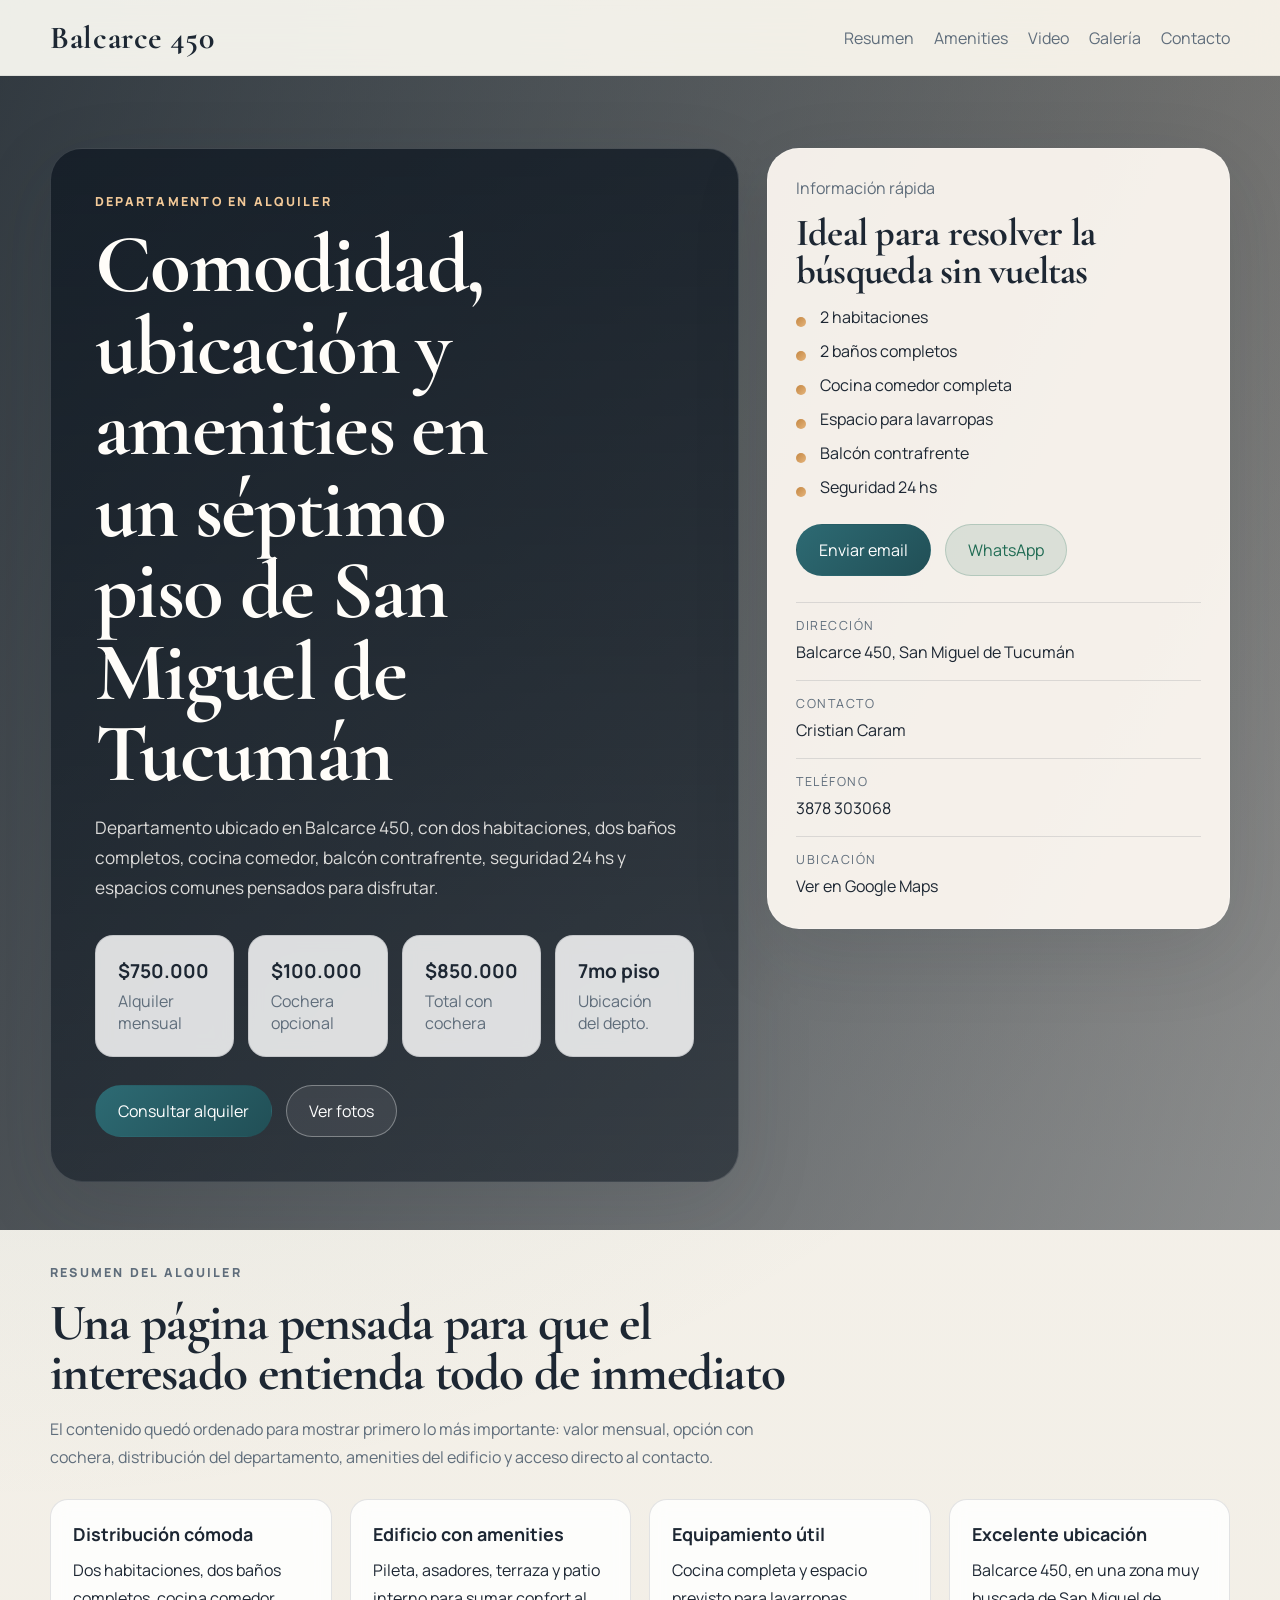
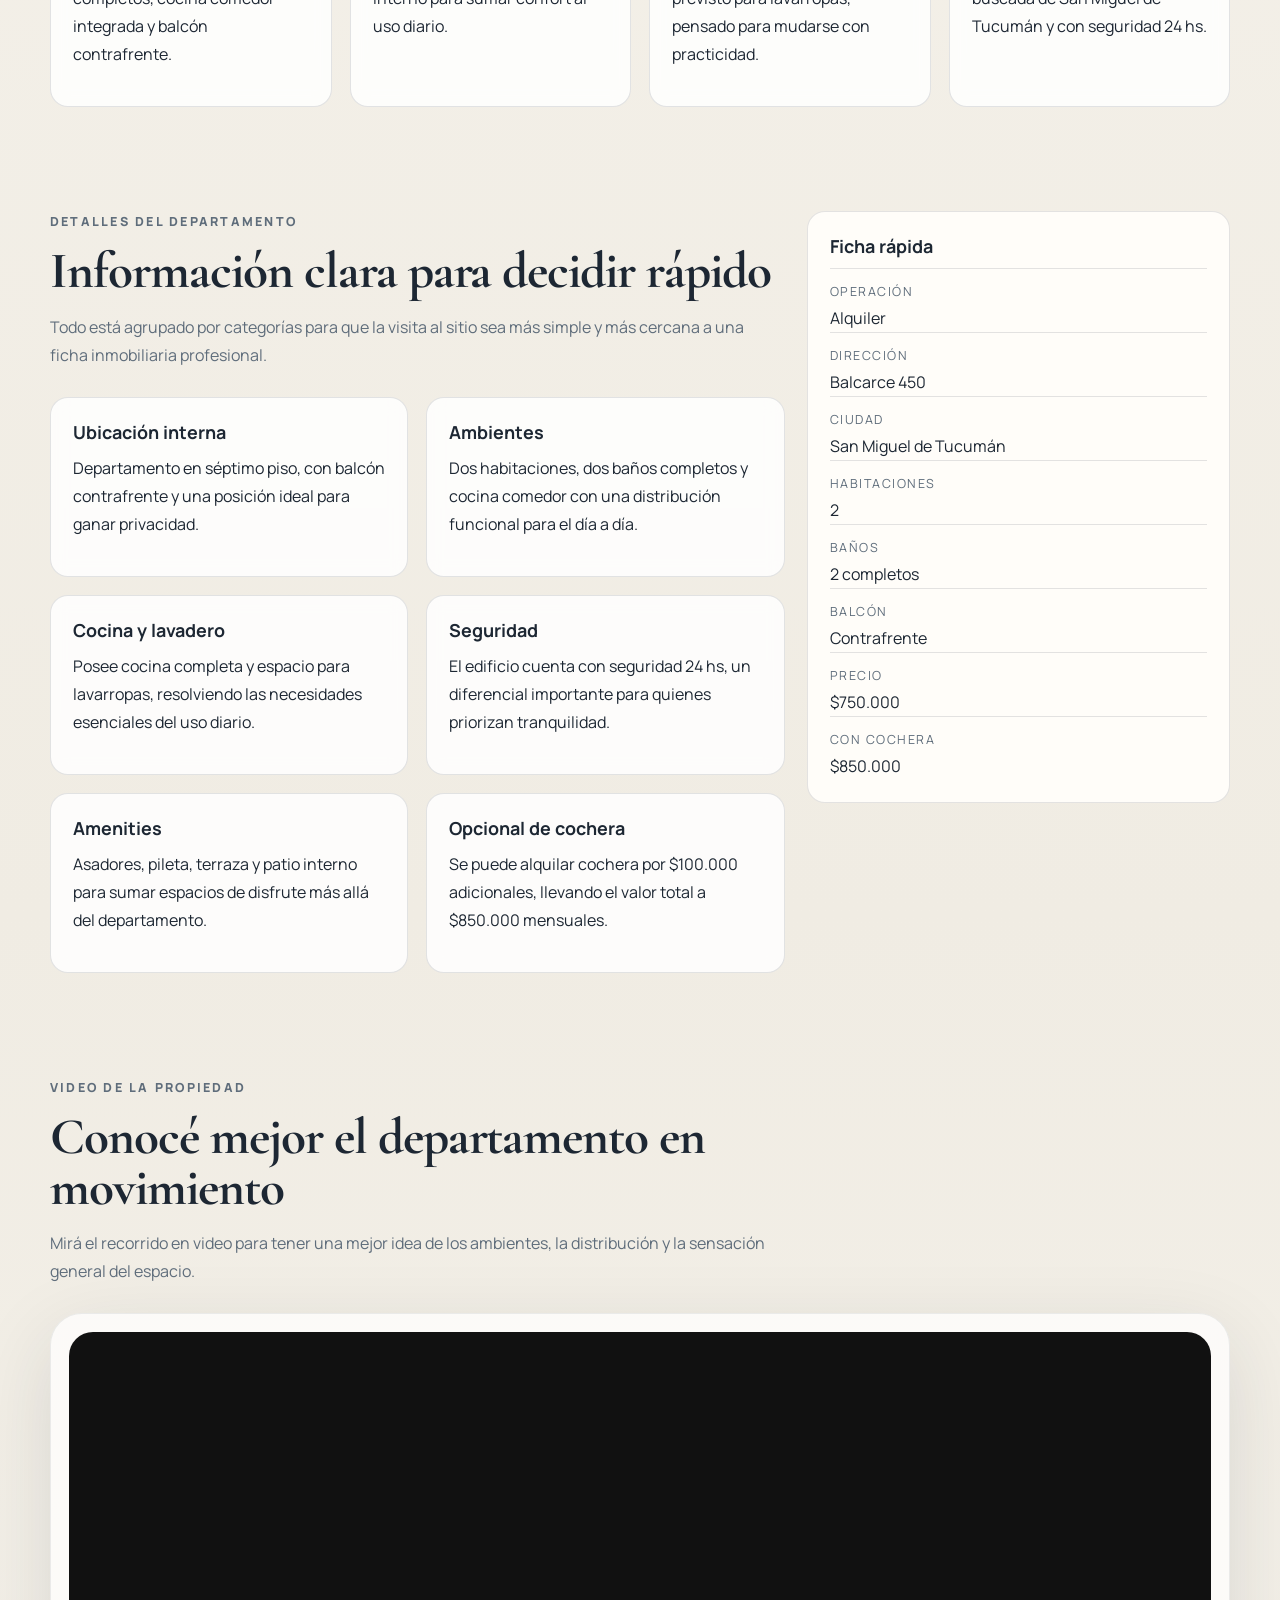
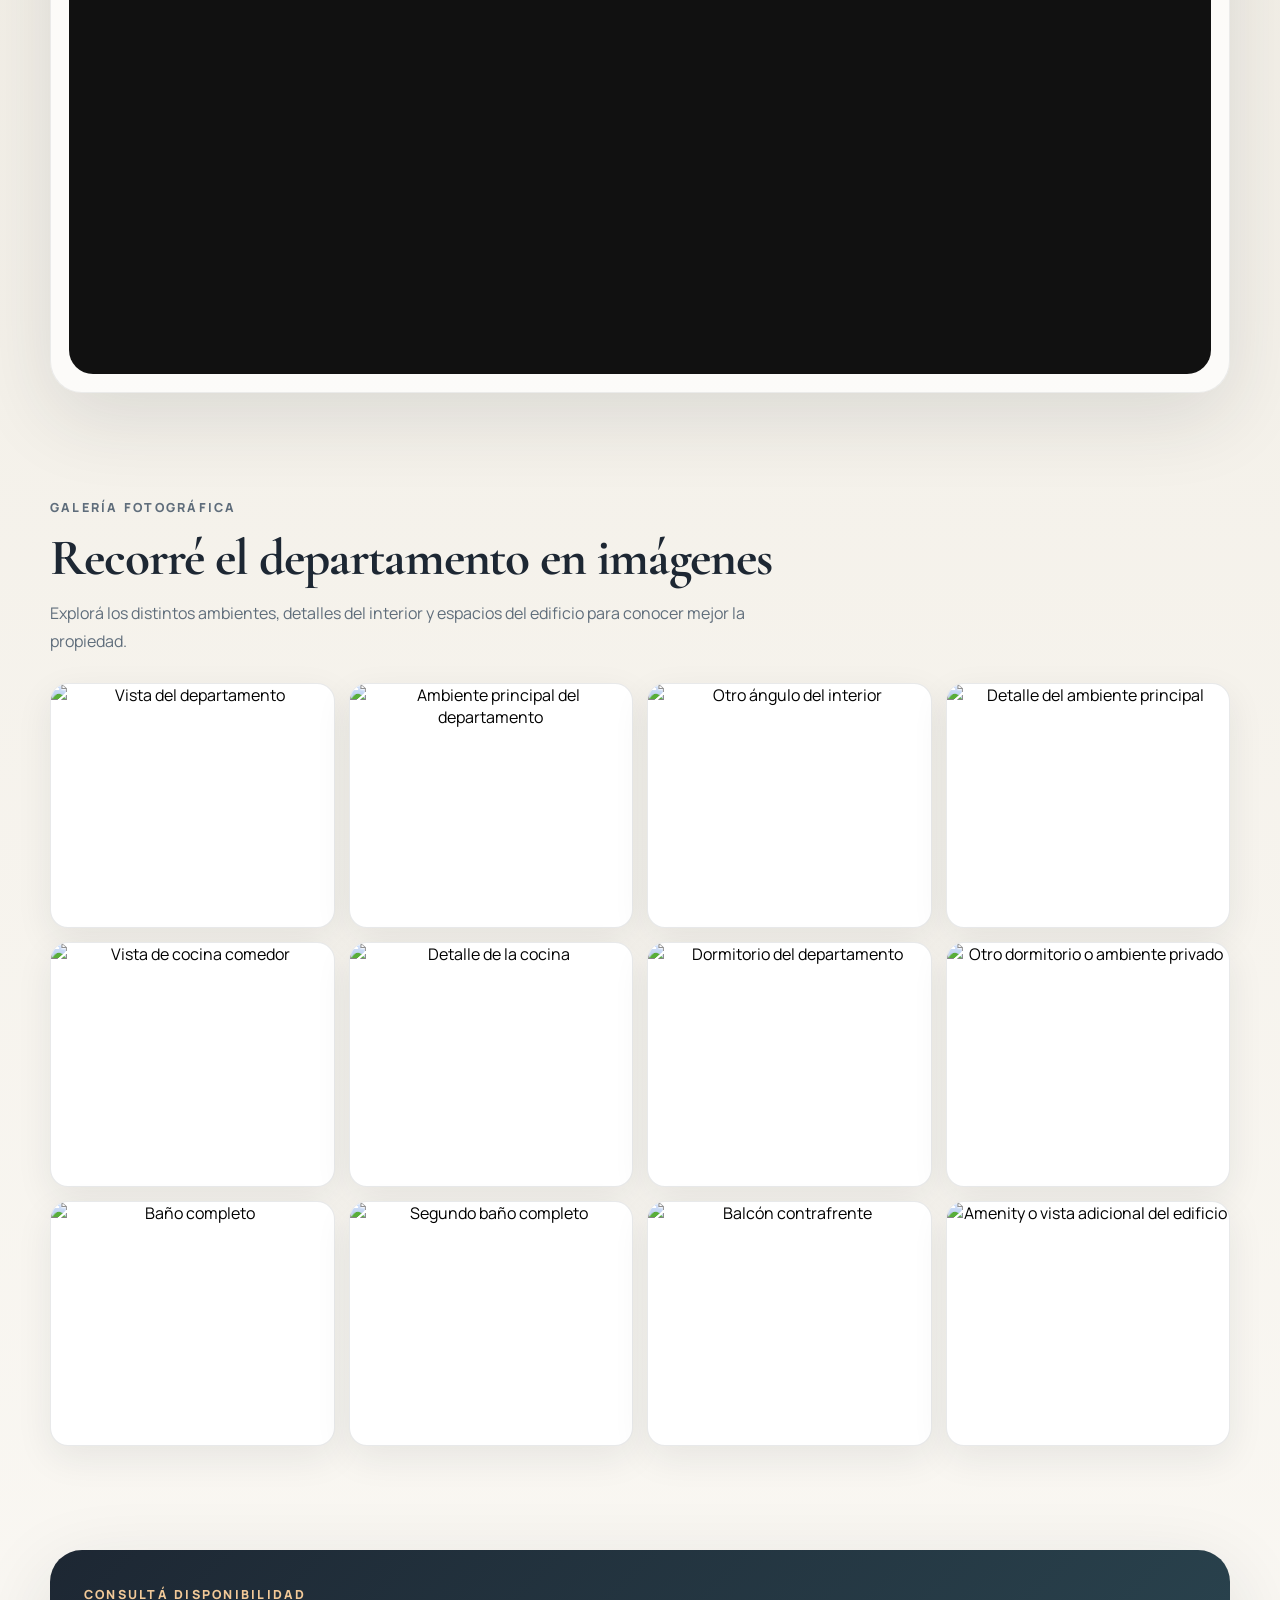
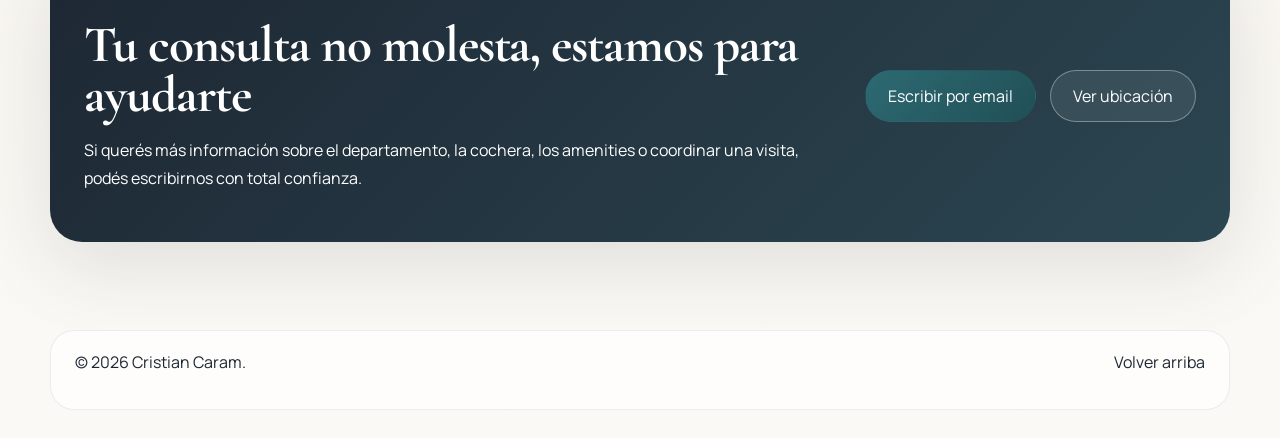
==== commit 4ae861d0: "Create rental landing for Balcarce 450" ====
--- a/index.html
+++ b/index.html
@@ -3,10 +3,10 @@
 <head>
   <meta charset="UTF-8">
   <meta name="viewport" content="width=device-width, initial-scale=1.0">
-  <title>Casa en venta en La Reserva 1 | Los Nogales</title>
+  <title>Departamento en alquiler en Balcarce 450 | San Miguel de Tucumán</title>
   <meta
     name="description"
-    content="Casa a estrenar en La Reserva 1, Los Nogales. Terreno de 450 m2, 108 m2 cubiertos, 50 m2 semicubiertos y galería cochera para 2 vehículos."
+    content="Departamento en alquiler en Balcarce 450, San Miguel de Tucumán. 2 habitaciones, 2 baños completos, balcón, amenities y seguridad 24 hs."
   >
   <link rel="preconnect" href="https://fonts.googleapis.com">
   <link rel="preconnect" href="https://fonts.gstatic.com" crossorigin>
@@ -16,10 +16,11 @@
 <body>
   <header class="site-header">
     <div class="container nav-shell">
-      <a class="brand" href="#inicio">La Reserva 1</a>
+      <a class="brand" href="#inicio">Balcarce 450</a>
       <nav class="main-nav" aria-label="Navegación principal">
         <a href="#resumen">Resumen</a>
-        <a href="#detalles">Detalles</a>
+        <a href="#amenities">Amenities</a>
+        <a href="#video">Video</a>
         <a href="#galeria">Galería</a>
         <a href="#contacto">Contacto</a>
       </nav>
@@ -28,62 +29,63 @@
 
   <main id="inicio">
     <section class="hero">
-      <div class="hero-backdrop"></div>
+      <div class="hero-media" id="hero-media"></div>
+      <div class="hero-overlay"></div>
       <div class="container hero-grid">
         <div class="hero-copy">
-          <p class="eyebrow">Casa a estrenar en venta</p>
-          <h1>Diseño contemporáneo, vistas abiertas y una ubicación estratégica en Los Nogales</h1>
+          <p class="eyebrow">Departamento en alquiler</p>
+          <h1>Comodidad, ubicación y amenities en un séptimo piso de San Miguel de Tucumán</h1>
           <p class="lead">
-            Propiedad desarrollada en planta baja dentro de Country La Reserva 1, implantada sobre un lote de 450 m2
-            en la parte superior de una lomada con vistas abiertas de 360°.
+            Departamento ubicado en Balcarce 450, con dos habitaciones, dos baños completos, cocina comedor,
+            balcón contrafrente, seguridad 24 hs y espacios comunes pensados para disfrutar.
           </p>
 
           <div class="hero-stats" id="resumen">
             <article>
-              <strong>USD 145.000</strong>
-              <span>Precio de venta</span>
-            </article>
-            <article>
-              <strong>108 m2</strong>
-              <span>Superficie cubierta</span>
-            </article>
-            <article>
-              <strong>50 m2</strong>
-              <span>Superficie semicubierta</span>
-            </article>
-            <article>
-              <strong>450 m2</strong>
-              <span>Terreno</span>
+              <strong>$750.000</strong>
+              <span>Alquiler mensual</span>
+            </article>
+            <article>
+              <strong>$100.000</strong>
+              <span>Cochera opcional</span>
+            </article>
+            <article>
+              <strong>$850.000</strong>
+              <span>Total con cochera</span>
+            </article>
+            <article>
+              <strong>7mo piso</strong>
+              <span>Ubicación del depto.</span>
             </article>
           </div>
 
           <div class="hero-actions">
-            <a class="button button-primary" href="#contacto">Solicitar información</a>
+            <a class="button button-primary" href="#contacto">Consultar alquiler</a>
             <a class="button button-secondary" href="#galeria">Ver fotos</a>
           </div>
         </div>
 
         <aside class="contact-card" id="contacto">
           <p class="contact-card-label">Información rápida</p>
-          <h2>Todo lo esencial, al primer vistazo</h2>
+          <h2>Ideal para resolver la búsqueda sin vueltas</h2>
           <ul class="feature-list">
-            <li>2 dormitorios más estudio o posible 3er dormitorio</li>
-            <li>1 baño completo más toilette</li>
-            <li>Galería cochera para 2 vehículos</li>
-            <li>Asador completo</li>
-            <li>Preinstalación de aire acondicionado</li>
-            <li>Preparada para domótica</li>
+            <li>2 habitaciones</li>
+            <li>2 baños completos</li>
+            <li>Cocina comedor completa</li>
+            <li>Espacio para lavarropas</li>
+            <li>Balcón contrafrente</li>
+            <li>Seguridad 24 hs</li>
           </ul>
 
           <div class="contact-card-links">
-            <a class="button button-primary" href="mailto:cjcaram@gmail.com?subject=Consulta%20por%20casa%20en%20La%20Reserva%201">Enviar email</a>
-            <a class="button button-whatsapp" href="https://wa.me/543878303068?text=Hola%2C%20quiero%20informaci%C3%B3n%20sobre%20la%20casa%20en%20La%20Reserva%201" target="_blank" rel="noreferrer">WhatsApp</a>
+            <a class="button button-primary" href="mailto:cjcaram@gmail.com?subject=Consulta%20por%20departamento%20en%20alquiler%20Balcarce%20450">Enviar email</a>
+            <a class="button button-whatsapp" href="https://wa.me/543878303068?text=Hola%2C%20quiero%20informaci%C3%B3n%20sobre%20el%20departamento%20en%20alquiler%20de%20Balcarce%20450" target="_blank" rel="noreferrer">WhatsApp</a>
           </div>
 
           <dl class="contact-meta">
             <div>
-              <dt>Ubicación</dt>
-              <dd>Ruta 9 km 1304, a 10 minutos del centro</dd>
+              <dt>Dirección</dt>
+              <dd>Balcarce 450, San Miguel de Tucumán</dd>
             </div>
             <div>
               <dt>Contacto</dt>
@@ -94,90 +96,82 @@
               <dd><a href="tel:+543878303068">3878 303068</a></dd>
             </div>
             <div>
-              <dt>Email</dt>
-              <dd><a href="mailto:cjcaram@gmail.com">cjcaram@gmail.com</a></dd>
+              <dt>Ubicación</dt>
+              <dd><a href="https://www.google.com/maps/search/?api=1&query=Balcarce+450+San+Miguel+de+Tucuman" target="_blank" rel="noreferrer">Ver en Google Maps</a></dd>
             </div>
           </dl>
         </aside>
       </div>
     </section>
 
-    <section class="section section-highlights">
+    <section class="section">
       <div class="container">
         <div class="section-heading">
-          <p class="eyebrow">Resumen de la propiedad</p>
-          <h2>Información clara para que el comprador entienda el valor de inmediato</h2>
-          <p>
-            La página quedó pensada para mostrar primero lo que más ayuda a decidir: precio, superficies, distribución,
-            ubicación, equipamiento y acceso rápido al contacto.
+          <p class="eyebrow">Resumen del alquiler</p>
+          <h2>Una página pensada para que el interesado entienda todo de inmediato</h2>
+          <p>
+            El contenido quedó ordenado para mostrar primero lo más importante: valor mensual, opción con cochera,
+            distribución del departamento, amenities del edificio y acceso directo al contacto.
           </p>
         </div>
 
         <div class="highlight-grid">
           <article class="info-card">
-            <h3>Distribución funcional</h3>
-            <p>Acceso, estudio o dormitorio adicional, toilette, estar comedor, cocina, lavadero, tender y área privada bien resuelta.</p>
-          </article>
-          <article class="info-card">
-            <h3>Ubicación y entorno</h3>
-            <p>Emplazada en una lomada con excelentes visuales, dentro de un entorno residencial y a minutos del centro.</p>
-          </article>
-          <article class="info-card">
-            <h3>Exterior preparado</h3>
-            <p>Galería, cochera doble, asador completo y previsiones para sumar mejoras futuras como piscina.</p>
-          </article>
-          <article class="info-card">
-            <h3>Calidad constructiva</h3>
-            <p>Materiales de primera línea, buena aislación, instalaciones completas y previsiones técnicas valiosas.</p>
-          </article>
-        </div>
-      </div>
-    </section>
-
-    <section class="section section-specs" id="detalles">
+            <h3>Distribución cómoda</h3>
+            <p>Dos habitaciones, dos baños completos, cocina comedor integrada y balcón contrafrente.</p>
+          </article>
+          <article class="info-card">
+            <h3>Edificio con amenities</h3>
+            <p>Pileta, asadores, terraza y patio interno para sumar confort al uso diario.</p>
+          </article>
+          <article class="info-card">
+            <h3>Equipamiento útil</h3>
+            <p>Cocina completa y espacio previsto para lavarropas, pensado para mudarse con practicidad.</p>
+          </article>
+          <article class="info-card">
+            <h3>Excelente ubicación</h3>
+            <p>Balcarce 450, en una zona muy buscada de San Miguel de Tucumán y con seguridad 24 hs.</p>
+          </article>
+        </div>
+      </div>
+    </section>
+
+    <section class="section" id="amenities">
       <div class="container details-layout">
         <div>
           <div class="section-heading">
-            <p class="eyebrow">Detalles técnicos</p>
-            <h2>Terminaciones, instalaciones y equipamiento</h2>
+            <p class="eyebrow">Detalles del departamento</p>
+            <h2>Información clara para decidir rápido</h2>
             <p>
-              Los datos técnicos se reorganizaron para que el visitante pueda revisar la propiedad por categorías, sin
-              tener que leer un bloque largo de texto corrido.
+              Todo está agrupado por categorías para que la visita al sitio sea más simple y más cercana a una ficha
+              inmobiliaria profesional.
             </p>
           </div>
 
           <div class="spec-grid">
             <article class="spec-card">
-              <h3>Estructura</h3>
-              <p>Hormigón armado sismo resistente según CIRSOC 201, con sistema de bases, vigas encadenadas, columnas y losas.</p>
-            </article>
-            <article class="spec-card">
-              <h3>Techo y aislación</h3>
-              <p>Chapa galvanizada con perfilería C y aislación térmica en lana de vidrio con aluminio bajo cubierta.</p>
-            </article>
-            <article class="spec-card">
-              <h3>Mampostería</h3>
-              <p>Ladrillo cerámico hueco y bloques Brimax, con foco en comportamiento estructural, térmico y acústico.</p>
-            </article>
-            <article class="spec-card">
-              <h3>Pisos y revestimientos</h3>
-              <p>Porcelanato San Lorenzo de primera calidad en áreas principales, cocina, lavadero y dormitorios.</p>
-            </article>
-            <article class="spec-card">
-              <h3>Instalación sanitaria</h3>
-              <p>Sistema por termofusión, cisterna, tanque elevado, bomba automática y previsión para termotanque solar.</p>
-            </article>
-            <article class="spec-card">
-              <h3>Electricidad</h3>
-              <p>Circuitos independientes, tablero embutido, materiales Kalop y canalización prevista para domótica.</p>
-            </article>
-            <article class="spec-card">
-              <h3>Carpinterías</h3>
-              <p>Aberturas de aluminio prepintado negro y carpintería interior de madera con puertas placa marca Oblak.</p>
-            </article>
-            <article class="spec-card">
-              <h3>Equipamiento</h3>
-              <p>Termotanque eléctrico de 85 litros, anafe, horno y preinstalación embutida para equipos split.</p>
+              <h3>Ubicación interna</h3>
+              <p>Departamento en séptimo piso, con balcón contrafrente y una posición ideal para ganar privacidad.</p>
+            </article>
+            <article class="spec-card">
+              <h3>Ambientes</h3>
+              <p>Dos habitaciones, dos baños completos y cocina comedor con una distribución funcional para el día a día.</p>
+            </article>
+            <article class="spec-card">
+              <h3>Cocina y lavadero</h3>
+              <p>Posee cocina completa y espacio para lavarropas, resolviendo las necesidades esenciales del uso diario.</p>
+            </article>
+            <article class="spec-card">
+              <h3>Seguridad</h3>
+              <p>El edificio cuenta con seguridad 24 hs, un diferencial importante para quienes priorizan tranquilidad.</p>
+            </article>
+            <article class="spec-card">
+              <h3>Amenities</h3>
+              <p>Asadores, pileta, terraza y patio interno para sumar espacios de disfrute más allá del departamento.</p>
+            </article>
+            <article class="spec-card">
+              <h3>Opcional de cochera</h3>
+              <p>Se puede alquilar cochera por $100.000 adicionales, llevando el valor total a $850.000 mensuales.</p>
             </article>
           </div>
         </div>
@@ -185,103 +179,69 @@
         <aside class="summary-panel">
           <h3>Ficha rápida</h3>
           <dl>
-            <div><dt>Country</dt><dd>La Reserva 1</dd></div>
-            <div><dt>Zona</dt><dd>Los Nogales</dd></div>
-            <div><dt>Lote</dt><dd>V03</dd></div>
-            <div><dt>Terreno</dt><dd>450 m2</dd></div>
-            <div><dt>Cubiertos</dt><dd>108 m2</dd></div>
-            <div><dt>Semicubiertos</dt><dd>50 m2</dd></div>
-            <div><dt>Cochera</dt><dd>2 vehículos</dd></div>
-            <div><dt>Estado</dt><dd>A estrenar</dd></div>
+            <div><dt>Operación</dt><dd>Alquiler</dd></div>
+            <div><dt>Dirección</dt><dd>Balcarce 450</dd></div>
+            <div><dt>Ciudad</dt><dd>San Miguel de Tucumán</dd></div>
+            <div><dt>Habitaciones</dt><dd>2</dd></div>
+            <div><dt>Baños</dt><dd>2 completos</dd></div>
+            <div><dt>Balcón</dt><dd>Contrafrente</dd></div>
+            <div><dt>Precio</dt><dd>$750.000</dd></div>
+            <div><dt>Con cochera</dt><dd>$850.000</dd></div>
           </dl>
         </aside>
       </div>
     </section>
 
-    <section class="section section-gallery" id="galeria">
+    <section class="section" id="video">
+      <div class="container">
+        <div class="section-heading">
+          <p class="eyebrow">Video de la propiedad</p>
+          <h2>Conocé mejor el departamento en movimiento</h2>
+          <p>
+            Mirá el recorrido en video para tener una mejor idea de los ambientes, la distribución y la sensación general del espacio.
+          </p>
+        </div>
+
+        <div class="video-card">
+          <div class="video-frame">
+            <iframe
+              src="https://drive.google.com/file/d/1VptgIL7GchYr12LPb3UzBd1oxxO50cwF/preview"
+              title="Video del departamento en Balcarce 450"
+              allow="autoplay"
+              loading="lazy"
+            ></iframe>
+          </div>
+        </div>
+      </div>
+    </section>
+
+    <section class="section" id="galeria">
       <div class="container">
         <div class="section-heading">
           <p class="eyebrow">Galería fotográfica</p>
-          <h2>Fotos fáciles de recorrer, ampliar y comparar</h2>
-          <p>
-            Cada imagen puede ampliarse en un visor con navegación por botones, teclado y miniaturas inferiores para
-            recorrer la propiedad con comodidad.
-          </p>
-        </div>
-
-        <div class="gallery-toolbar">
-          <button class="gallery-filter is-active" type="button" data-filter="all">Todas</button>
-          <button class="gallery-filter" type="button" data-filter="featured">Destacadas</button>
-        </div>
-
-        <div class="gallery-grid">
-          <button class="gallery-item featured" type="button" data-index="0"><img src="images/_1.jpeg" alt="Vista exterior frontal de la propiedad" loading="eager"></button>
-          <button class="gallery-item featured" type="button" data-index="1"><img src="images/_2.jpeg" alt="Vista exterior lateral de la propiedad" loading="eager"></button>
-          <button class="gallery-item featured" type="button" data-index="2"><img src="images/_3.jpeg" alt="Vista del acceso principal" loading="eager"></button>
-          <button class="gallery-item featured" type="button" data-index="3"><img src="images/_4.jpeg" alt="Vista general del frente de la propiedad" loading="lazy"></button>
-          <button class="gallery-item featured" type="button" data-index="4"><img src="images/_5.jpeg" alt="Vista de la casa y su entorno" loading="lazy"></button>
-          <button class="gallery-item" type="button" data-index="5"><img src="images/_6.jpeg" alt="Fotografía de la propiedad" loading="lazy"></button>
-          <button class="gallery-item" type="button" data-index="6"><img src="images/_7.jpeg" alt="Fotografía de la propiedad" loading="lazy"></button>
-          <button class="gallery-item" type="button" data-index="7"><img src="images/_8.jpeg" alt="Fotografía de la propiedad" loading="lazy"></button>
-          <button class="gallery-item" type="button" data-index="8"><img src="images/_9.jpeg" alt="Fotografía de la propiedad" loading="lazy"></button>
-          <button class="gallery-item" type="button" data-index="9"><img src="images/_10.jpeg" alt="Fotografía de la propiedad" loading="lazy"></button>
-          <button class="gallery-item" type="button" data-index="10"><img src="images/_11.jpeg" alt="Fotografía de la propiedad" loading="lazy"></button>
-          <button class="gallery-item" type="button" data-index="11"><img src="images/_12.jpeg" alt="Fotografía de la propiedad" loading="lazy"></button>
-          <button class="gallery-item" type="button" data-index="12"><img src="images/_13.jpeg" alt="Fotografía de la propiedad" loading="lazy"></button>
-          <button class="gallery-item" type="button" data-index="13"><img src="images/_14.jpeg" alt="Fotografía de la propiedad" loading="lazy"></button>
-          <button class="gallery-item" type="button" data-index="14"><img src="images/_15.jpeg" alt="Fotografía de la propiedad" loading="lazy"></button>
-          <button class="gallery-item" type="button" data-index="15"><img src="images/_16.jpeg" alt="Fotografía de la propiedad" loading="lazy"></button>
-          <button class="gallery-item" type="button" data-index="16"><img src="images/_17.jpeg" alt="Fotografía de la propiedad" loading="lazy"></button>
-          <button class="gallery-item" type="button" data-index="17"><img src="images/_18.jpeg" alt="Fotografía de la propiedad" loading="lazy"></button>
-          <button class="gallery-item" type="button" data-index="18"><img src="images/_19.jpeg" alt="Fotografía de la propiedad" loading="lazy"></button>
-          <button class="gallery-item" type="button" data-index="19"><img src="images/_20.jpeg" alt="Fotografía de la propiedad" loading="lazy"></button>
-          <button class="gallery-item" type="button" data-index="20"><img src="images/_21.jpeg" alt="Fotografía de la propiedad" loading="lazy"></button>
-          <button class="gallery-item" type="button" data-index="21"><img src="images/_22.jpeg" alt="Fotografía de la propiedad" loading="lazy"></button>
-          <button class="gallery-item" type="button" data-index="22"><img src="images/_23.jpeg" alt="Fotografía de la propiedad" loading="lazy"></button>
-          <button class="gallery-item" type="button" data-index="23"><img src="images/_24.jpeg" alt="Fotografía de la propiedad" loading="lazy"></button>
-          <button class="gallery-item" type="button" data-index="24"><img src="images/_25.jpeg" alt="Fotografía de la propiedad" loading="lazy"></button>
-          <button class="gallery-item" type="button" data-index="25"><img src="images/_26.jpeg" alt="Fotografía de la propiedad" loading="lazy"></button>
-          <button class="gallery-item" type="button" data-index="26"><img src="images/_27.jpeg" alt="Fotografía de la propiedad" loading="lazy"></button>
-          <button class="gallery-item" type="button" data-index="27"><img src="images/_28.jpeg" alt="Fotografía de la propiedad" loading="lazy"></button>
-          <button class="gallery-item" type="button" data-index="28"><img src="images/_29.jpeg" alt="Fotografía de la propiedad" loading="lazy"></button>
-          <button class="gallery-item" type="button" data-index="29"><img src="images/_30.jpeg" alt="Fotografía de la propiedad" loading="lazy"></button>
-          <button class="gallery-item" type="button" data-index="30"><img src="images/_31.jpeg" alt="Fotografía de la propiedad" loading="lazy"></button>
-          <button class="gallery-item" type="button" data-index="31"><img src="images/_32.jpeg" alt="Fotografía de la propiedad" loading="lazy"></button>
-          <button class="gallery-item" type="button" data-index="32"><img src="images/_33.jpeg" alt="Fotografía de la propiedad" loading="lazy"></button>
-          <button class="gallery-item" type="button" data-index="33"><img src="images/_34.jpeg" alt="Fotografía de la propiedad" loading="lazy"></button>
-          <button class="gallery-item" type="button" data-index="34"><img src="images/_35.jpeg" alt="Fotografía de la propiedad" loading="lazy"></button>
-          <button class="gallery-item" type="button" data-index="35"><img src="images/_36.jpeg" alt="Fotografía de la propiedad" loading="lazy"></button>
-          <button class="gallery-item" type="button" data-index="36"><img src="images/_37.jpeg" alt="Fotografía de la propiedad" loading="lazy"></button>
-          <button class="gallery-item" type="button" data-index="37"><img src="images/_38.jpeg" alt="Fotografía de la propiedad" loading="lazy"></button>
-          <button class="gallery-item" type="button" data-index="38"><img src="images/_39.jpeg" alt="Fotografía de la propiedad" loading="lazy"></button>
-          <button class="gallery-item" type="button" data-index="39"><img src="images/_40.jpeg" alt="Fotografía de la propiedad" loading="lazy"></button>
-          <button class="gallery-item" type="button" data-index="40"><img src="images/_41.jpeg" alt="Fotografía de la propiedad" loading="lazy"></button>
-          <button class="gallery-item" type="button" data-index="41"><img src="images/_42.jpeg" alt="Fotografía de la propiedad" loading="lazy"></button>
-          <button class="gallery-item" type="button" data-index="42"><img src="images/_43.jpeg" alt="Fotografía de la propiedad" loading="lazy"></button>
-          <button class="gallery-item" type="button" data-index="43"><img src="images/_44.jpeg" alt="Fotografía de la propiedad" loading="lazy"></button>
-          <button class="gallery-item" type="button" data-index="44"><img src="images/_45.jpeg" alt="Fotografía de la propiedad" loading="lazy"></button>
-          <button class="gallery-item" type="button" data-index="45"><img src="images/_46.jpeg" alt="Fotografía de la propiedad" loading="lazy"></button>
-          <button class="gallery-item" type="button" data-index="46"><img src="images/_47.jpeg" alt="Fotografía de la propiedad" loading="lazy"></button>
-          <button class="gallery-item" type="button" data-index="47"><img src="images/_48.jpeg" alt="Fotografía de la propiedad" loading="lazy"></button>
-          <button class="gallery-item" type="button" data-index="48"><img src="images/_49.jpeg" alt="Fotografía de la propiedad" loading="lazy"></button>
-          <button class="gallery-item" type="button" data-index="49"><img src="images/_50.jpeg" alt="Fotografía de la propiedad" loading="lazy"></button>
-        </div>
+          <h2>Recorré el departamento en imágenes</h2>
+          <p>
+            Explorá los distintos ambientes, detalles del interior y espacios del edificio para conocer mejor la propiedad.
+          </p>
+        </div>
+
+        <div class="gallery-grid" id="gallery-grid"></div>
       </div>
     </section>
 
     <section class="section section-cta">
       <div class="container cta-panel">
         <div>
-          <p class="eyebrow">Coordiná una visita</p>
-          <h2>Una presentación más profesional para generar consultas más rápido</h2>
-          <p>
-            La página sigue siendo totalmente estática y compatible con GitHub Pages, pero ahora ofrece una experiencia
-            de venta mucho más clara, confiable y fácil de recorrer.
+          <p class="eyebrow">Consultá disponibilidad</p>
+          <h2>Tu consulta no molesta, estamos para ayudarte</h2>
+          <p>
+            Si querés más información sobre el departamento, la cochera, los amenities o coordinar una visita,
+            podés escribirnos con total confianza.
           </p>
         </div>
         <div class="cta-actions">
-          <a class="button button-primary" href="mailto:cjcaram@gmail.com?subject=Consulta%20por%20visita%20a%20la%20propiedad">Escribir por email</a>
-          <a class="button button-secondary" href="tel:+543878303068">Llamar ahora</a>
+          <a class="button button-primary" href="mailto:cjcaram@gmail.com?subject=Consulta%20por%20departamento%20en%20alquiler%20Balcarce%20450">Escribir por email</a>
+          <a class="button button-secondary" href="https://www.google.com/maps/search/?api=1&query=Balcarce+450+San+Miguel+de+Tucuman" target="_blank" rel="noreferrer">Ver ubicación</a>
         </div>
       </div>
     </section>
@@ -289,7 +249,7 @@
 
   <footer class="site-footer">
     <div class="container footer-shell">
-      <p>© 2025 Cristian Caram. Publicación estática para venta de propiedad.</p>
+      <p>© 2026 Cristian Caram.</p>
       <a href="#inicio">Volver arriba</a>
     </div>
   </footer>
@@ -300,7 +260,7 @@
     <figure class="lightbox-figure">
       <img id="lightbox-image" src="" alt="">
       <figcaption>
-        <span id="lightbox-caption">Imagen de la propiedad</span>
+        <span id="lightbox-caption">Imagen del departamento</span>
         <span id="lightbox-counter"></span>
       </figcaption>
       <div class="lightbox-thumbs" id="lightbox-thumbs"></div>
--- a/style.css
+++ b/style.css
@@ -1,20 +1,19 @@
 ﻿:root {
-  --bg: #f5f1e8;
-  --surface: rgba(255, 255, 255, 0.82);
-  --surface-strong: #fffdf8;
-  --surface-dark: #1f2933;
-  --text: #1f2933;
-  --muted: #5b6773;
-  --line: rgba(31, 41, 51, 0.12);
-  --accent: #a46c3a;
-  --accent-strong: #8a5729;
-  --accent-soft: #efe3d3;
+  --bg: #f2efe8;
+  --surface: rgba(255, 255, 255, 0.84);
+  --surface-strong: #fffdf9;
+  --text: #1d2733;
+  --muted: #5f6d7b;
+  --line: rgba(29, 39, 51, 0.12);
+  --accent: #2d6a73;
+  --accent-strong: #214f56;
+  --accent-soft: #dfecee;
+  --warm: #c48641;
   --success: #1f6b53;
-  --shadow: 0 24px 80px rgba(31, 41, 51, 0.12);
+  --shadow: 0 24px 80px rgba(29, 39, 51, 0.12);
   --radius-xl: 32px;
   --radius-lg: 24px;
   --radius-md: 18px;
-  --radius-sm: 12px;
   --container: min(1180px, calc(100vw - 32px));
 }
 
@@ -31,9 +30,9 @@
   font-family: "Manrope", sans-serif;
   color: var(--text);
   background:
-    radial-gradient(circle at top left, rgba(164, 108, 58, 0.18), transparent 28%),
-    radial-gradient(circle at top right, rgba(31, 107, 83, 0.12), transparent 24%),
-    linear-gradient(180deg, #f8f4eb 0%, #f3eee3 45%, #fbf8f2 100%);
+    radial-gradient(circle at top left, rgba(45, 106, 115, 0.18), transparent 28%),
+    radial-gradient(circle at top right, rgba(196, 134, 65, 0.16), transparent 22%),
+    linear-gradient(180deg, #f7f4ee 0%, #f0ece3 48%, #fbf9f5 100%);
 }
 
 a {
@@ -61,8 +60,8 @@
   top: 0;
   z-index: 30;
   backdrop-filter: blur(18px);
-  background: rgba(248, 244, 235, 0.72);
-  border-bottom: 1px solid rgba(31, 41, 51, 0.08);
+  background: rgba(247, 244, 238, 0.74);
+  border-bottom: 1px solid rgba(29, 39, 51, 0.08);
 }
 
 .nav-shell {
@@ -98,27 +97,32 @@
   overflow: clip;
 }
 
-.hero-backdrop {
+.hero-media,
+.hero-overlay {
   position: absolute;
   inset: 0;
-  background:
-    linear-gradient(110deg, rgba(15, 23, 33, 0.78), rgba(15, 23, 33, 0.46)),
-    url("images/_14.jpeg") center/cover;
-  transform: scale(1.03);
+}
+
+.hero-media {
+  background: center/cover no-repeat;
+  transform: scale(1.02);
+}
+
+.hero-overlay {
+  background: linear-gradient(112deg, rgba(14, 22, 31, 0.82), rgba(14, 22, 31, 0.45));
 }
 
 .hero-grid {
   position: relative;
   z-index: 1;
   display: grid;
-  grid-template-columns: minmax(0, 1.3fr) minmax(320px, 0.85fr);
+  grid-template-columns: minmax(0, 1.28fr) minmax(320px, 0.86fr);
   gap: 28px;
   align-items: start;
 }
 
 .hero-copy,
 .contact-card {
-  border: 1px solid rgba(255, 255, 255, 0.14);
   border-radius: var(--radius-xl);
   box-shadow: var(--shadow);
 }
@@ -126,7 +130,8 @@
 .hero-copy {
   padding: 44px;
   color: #fffdf9;
-  background: linear-gradient(180deg, rgba(17, 26, 37, 0.82), rgba(17, 26, 37, 0.6));
+  background: linear-gradient(180deg, rgba(16, 25, 35, 0.8), rgba(16, 25, 35, 0.58));
+  border: 1px solid rgba(255, 255, 255, 0.14);
 }
 
 .eyebrow {
@@ -135,12 +140,12 @@
   font-weight: 800;
   letter-spacing: 0.18em;
   text-transform: uppercase;
-  color: var(--accent);
+  color: var(--warm);
 }
 
 .hero-copy .eyebrow,
 .section-cta .eyebrow {
-  color: #e8c8a6;
+  color: #f2c998;
 }
 
 h1,
@@ -160,7 +165,7 @@
 h1 {
   max-width: 12ch;
   margin-bottom: 18px;
-  font-size: clamp(3rem, 7vw, 5.4rem);
+  font-size: clamp(3rem, 7vw, 5.2rem);
 }
 
 h2 {
@@ -170,20 +175,19 @@
 
 .lead,
 .section-heading p,
+.info-card p,
 .spec-card p,
-.info-card p,
 .cta-panel p,
 .contact-meta dd,
 .summary-panel dd {
-  color: inherit;
   line-height: 1.75;
 }
 
 .lead {
-  max-width: 60ch;
+  max-width: 62ch;
   margin-bottom: 32px;
   font-size: 1.08rem;
-  color: rgba(255, 253, 249, 0.82);
+  color: rgba(255, 253, 249, 0.84);
 }
 
 .hero-stats {
@@ -197,28 +201,35 @@
 .info-card,
 .spec-card,
 .summary-panel {
+  padding: 22px;
+  border-radius: var(--radius-md);
   background: var(--surface);
+  border: 1px solid var(--line);
   backdrop-filter: blur(8px);
-  border: 1px solid var(--line);
-  border-radius: var(--radius-md);
-}
-
-.hero-stats article {
-  padding: 18px;
+  color: var(--text);
 }
 
 .hero-stats strong {
   display: block;
   margin-bottom: 6px;
   font-size: 1.2rem;
+  color: var(--text);
 }
 
 .hero-stats span,
 .contact-card-label,
 .contact-meta dt,
-.summary-panel dt,
-.gallery-filter {
+.summary-panel dt {
   color: var(--muted);
+}
+
+.info-card h3,
+.spec-card h3,
+.summary-panel h3,
+.info-card p,
+.spec-card p,
+.summary-panel dd {
+  color: var(--text);
 }
 
 .hero-actions,
@@ -227,6 +238,11 @@
   display: flex;
   flex-wrap: wrap;
   gap: 14px;
+}
+
+.cta-actions {
+  align-items: center;
+  align-self: center;
 }
 
 .button {
@@ -244,8 +260,6 @@
 .button:focus-visible,
 .gallery-item:hover,
 .gallery-item:focus-visible,
-.gallery-filter:hover,
-.gallery-filter:focus-visible,
 .lightbox-nav:hover,
 .lightbox-close:hover,
 .lightbox-thumb:hover,
@@ -260,19 +274,20 @@
 
 .button-secondary {
   border-color: rgba(255, 255, 255, 0.34);
+  background: rgba(255, 255, 255, 0.08);
   color: #fff;
-  background: rgba(255, 255, 255, 0.08);
 }
 
 .button-whatsapp {
   background: rgba(31, 107, 83, 0.12);
-  border-color: rgba(31, 107, 83, 0.18);
+  border-color: rgba(31, 107, 83, 0.2);
   color: var(--success);
 }
 
 .contact-card {
   padding: 28px;
-  background: rgba(255, 250, 243, 0.92);
+  background: rgba(255, 250, 244, 0.93);
+  border: 1px solid rgba(255, 255, 255, 0.22);
 }
 
 .contact-card h2 {
@@ -302,11 +317,11 @@
   content: "";
   position: absolute;
   left: 0;
-  top: 0.68em;
+  top: 0.7em;
   width: 10px;
   height: 10px;
   border-radius: 50%;
-  background: linear-gradient(135deg, var(--accent), #d6a066);
+  background: linear-gradient(135deg, var(--warm), #e5b57d);
 }
 
 .contact-meta {
@@ -357,12 +372,6 @@
   grid-template-columns: repeat(4, minmax(0, 1fr));
 }
 
-.info-card,
-.spec-card,
-.summary-panel {
-  padding: 24px;
-}
-
 .info-card h3,
 .spec-card h3,
 .summary-panel h3 {
@@ -372,7 +381,7 @@
 
 .details-layout {
   display: grid;
-  grid-template-columns: minmax(0, 1.35fr) minmax(280px, 0.75fr);
+  grid-template-columns: minmax(0, 1.32fr) minmax(280px, 0.76fr);
   gap: 22px;
   align-items: start;
 }
@@ -387,45 +396,47 @@
   background: var(--surface-strong);
 }
 
-.gallery-toolbar {
-  display: flex;
-  gap: 12px;
-  margin-bottom: 18px;
-}
-
-.gallery-filter {
-  padding: 10px 16px;
-  border-radius: 999px;
-  border: 1px solid var(--line);
-  background: rgba(255, 255, 255, 0.75);
-  cursor: pointer;
-}
-
-.gallery-filter.is-active {
-  color: var(--text);
-  border-color: rgba(164, 108, 58, 0.28);
-  background: var(--accent-soft);
-}
-
 .gallery-grid {
   display: grid;
   grid-template-columns: repeat(4, minmax(0, 1fr));
   gap: 14px;
+}
+
+.video-card {
+  padding: 18px;
+  border-radius: var(--radius-xl);
+  background: rgba(255, 255, 255, 0.72);
+  border: 1px solid rgba(29, 39, 51, 0.08);
+  box-shadow: var(--shadow);
+}
+
+.video-frame {
+  position: relative;
+  overflow: hidden;
+  border-radius: var(--radius-lg);
+  aspect-ratio: 16 / 9;
+  background: #111;
+}
+
+.video-frame iframe {
+  width: 100%;
+  height: 100%;
+  border: 0;
 }
 
 .gallery-item {
   padding: 0;
   overflow: hidden;
-  border: 1px solid rgba(31, 41, 51, 0.1);
+  border: 1px solid rgba(29, 39, 51, 0.1);
   border-radius: var(--radius-md);
   background: #fff;
-  box-shadow: 0 12px 36px rgba(31, 41, 51, 0.08);
+  box-shadow: 0 12px 36px rgba(29, 39, 51, 0.08);
   cursor: pointer;
 }
 
 .gallery-item img {
   width: 100%;
-  aspect-ratio: 1 / 0.85;
+  aspect-ratio: 1 / 0.86;
   object-fit: cover;
   transition: transform 0.28s ease;
 }
@@ -433,10 +444,6 @@
 .gallery-item:hover img,
 .gallery-item:focus-visible img {
   transform: scale(1.04);
-}
-
-.gallery-item.hidden {
-  display: none;
 }
 
 .section-cta {
@@ -449,7 +456,7 @@
   gap: 24px;
   padding: 34px;
   border-radius: var(--radius-xl);
-  background: linear-gradient(135deg, #1f2933, #304252);
+  background: linear-gradient(135deg, #1d2733, #2b4651);
   color: #fff;
   box-shadow: var(--shadow);
 }
@@ -464,8 +471,8 @@
   gap: 20px;
   padding: 20px 24px;
   border-radius: var(--radius-lg);
-  background: rgba(255, 255, 255, 0.62);
-  border: 1px solid rgba(31, 41, 51, 0.08);
+  background: rgba(255, 255, 255, 0.64);
+  border: 1px solid rgba(29, 39, 51, 0.08);
 }
 
 .lightbox {
@@ -502,7 +509,7 @@
   justify-content: space-between;
   gap: 16px;
   margin-top: 14px;
-  color: rgba(255, 255, 255, 0.82);
+  color: rgba(255, 255, 255, 0.84);
 }
 
 .lightbox-close,
@@ -548,7 +555,7 @@
   overflow: hidden;
   border-radius: 12px;
   background: transparent;
-  opacity: 0.6;
+  opacity: 0.62;
   flex: 0 0 88px;
 }
 
@@ -601,6 +608,7 @@
   .hero-copy,
   .contact-card,
   .cta-panel,
+  .hero-stats article,
   .info-card,
   .spec-card,
   .summary-panel {
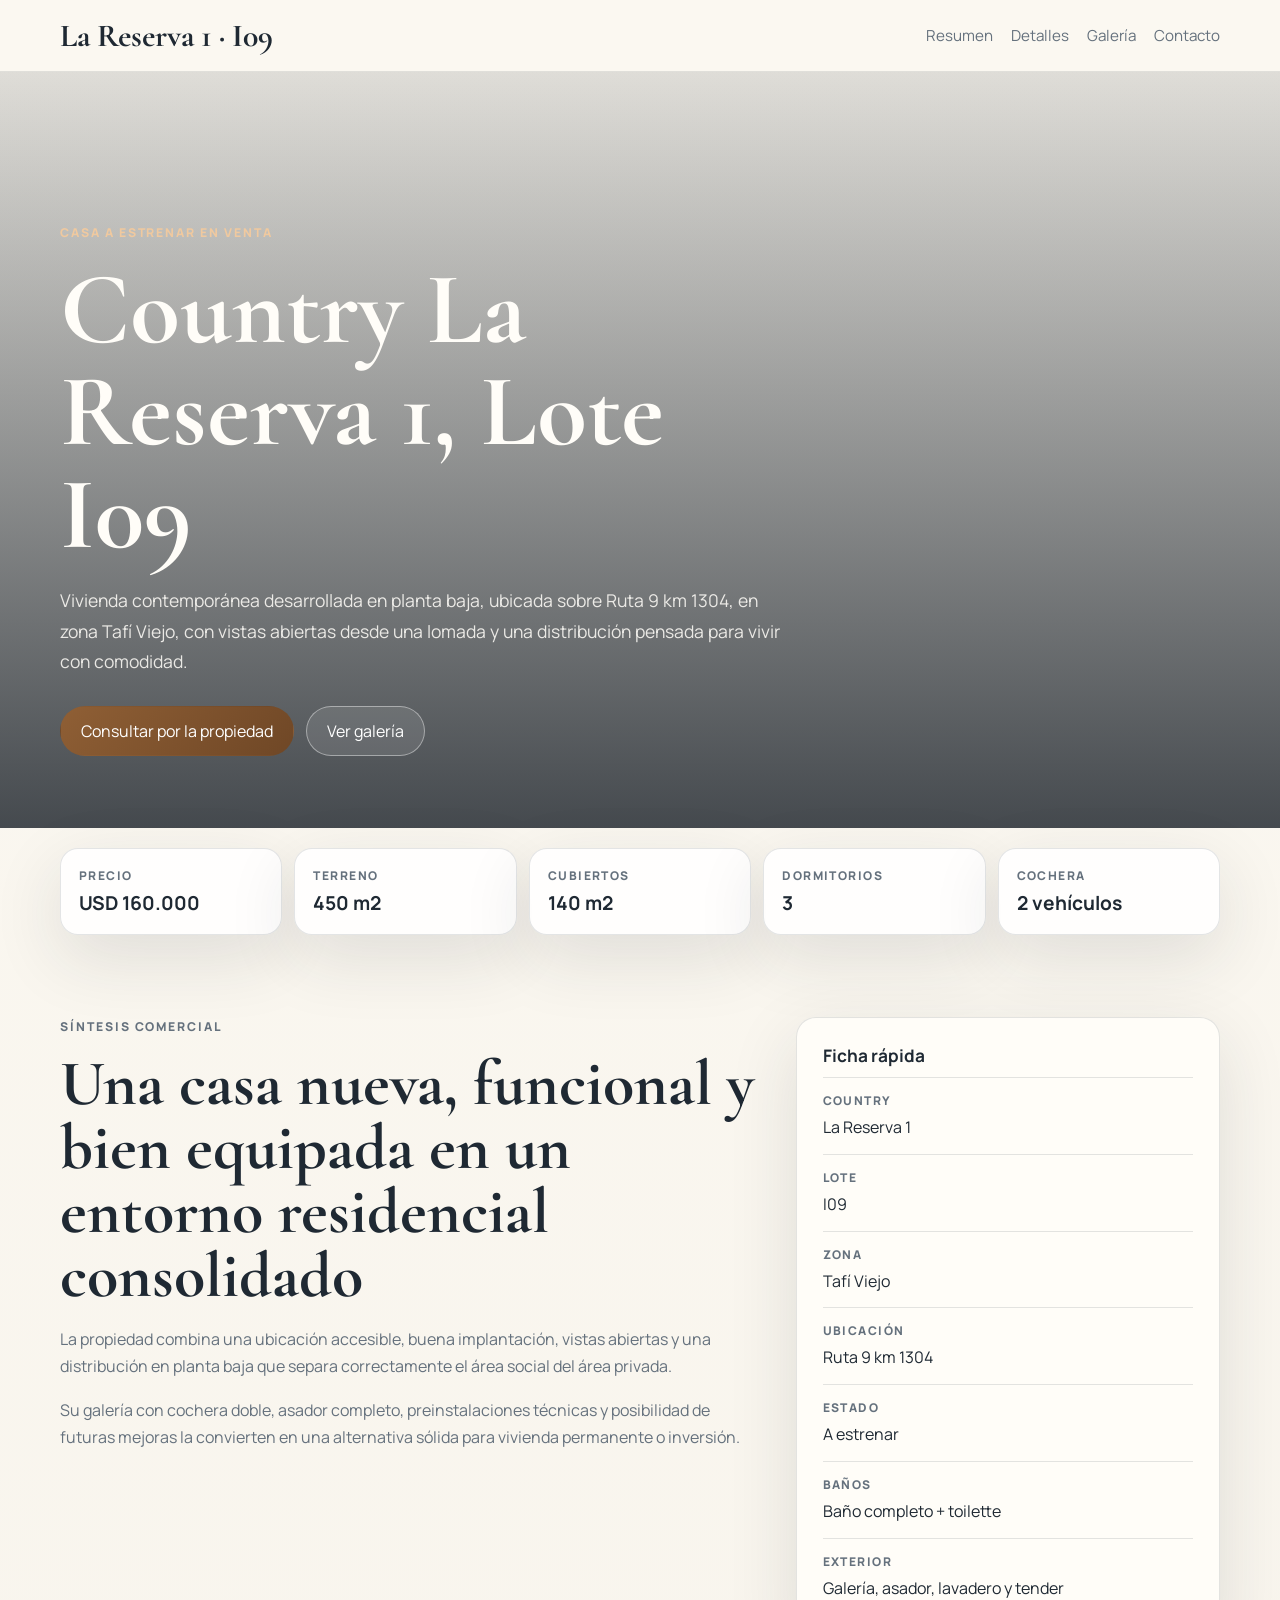
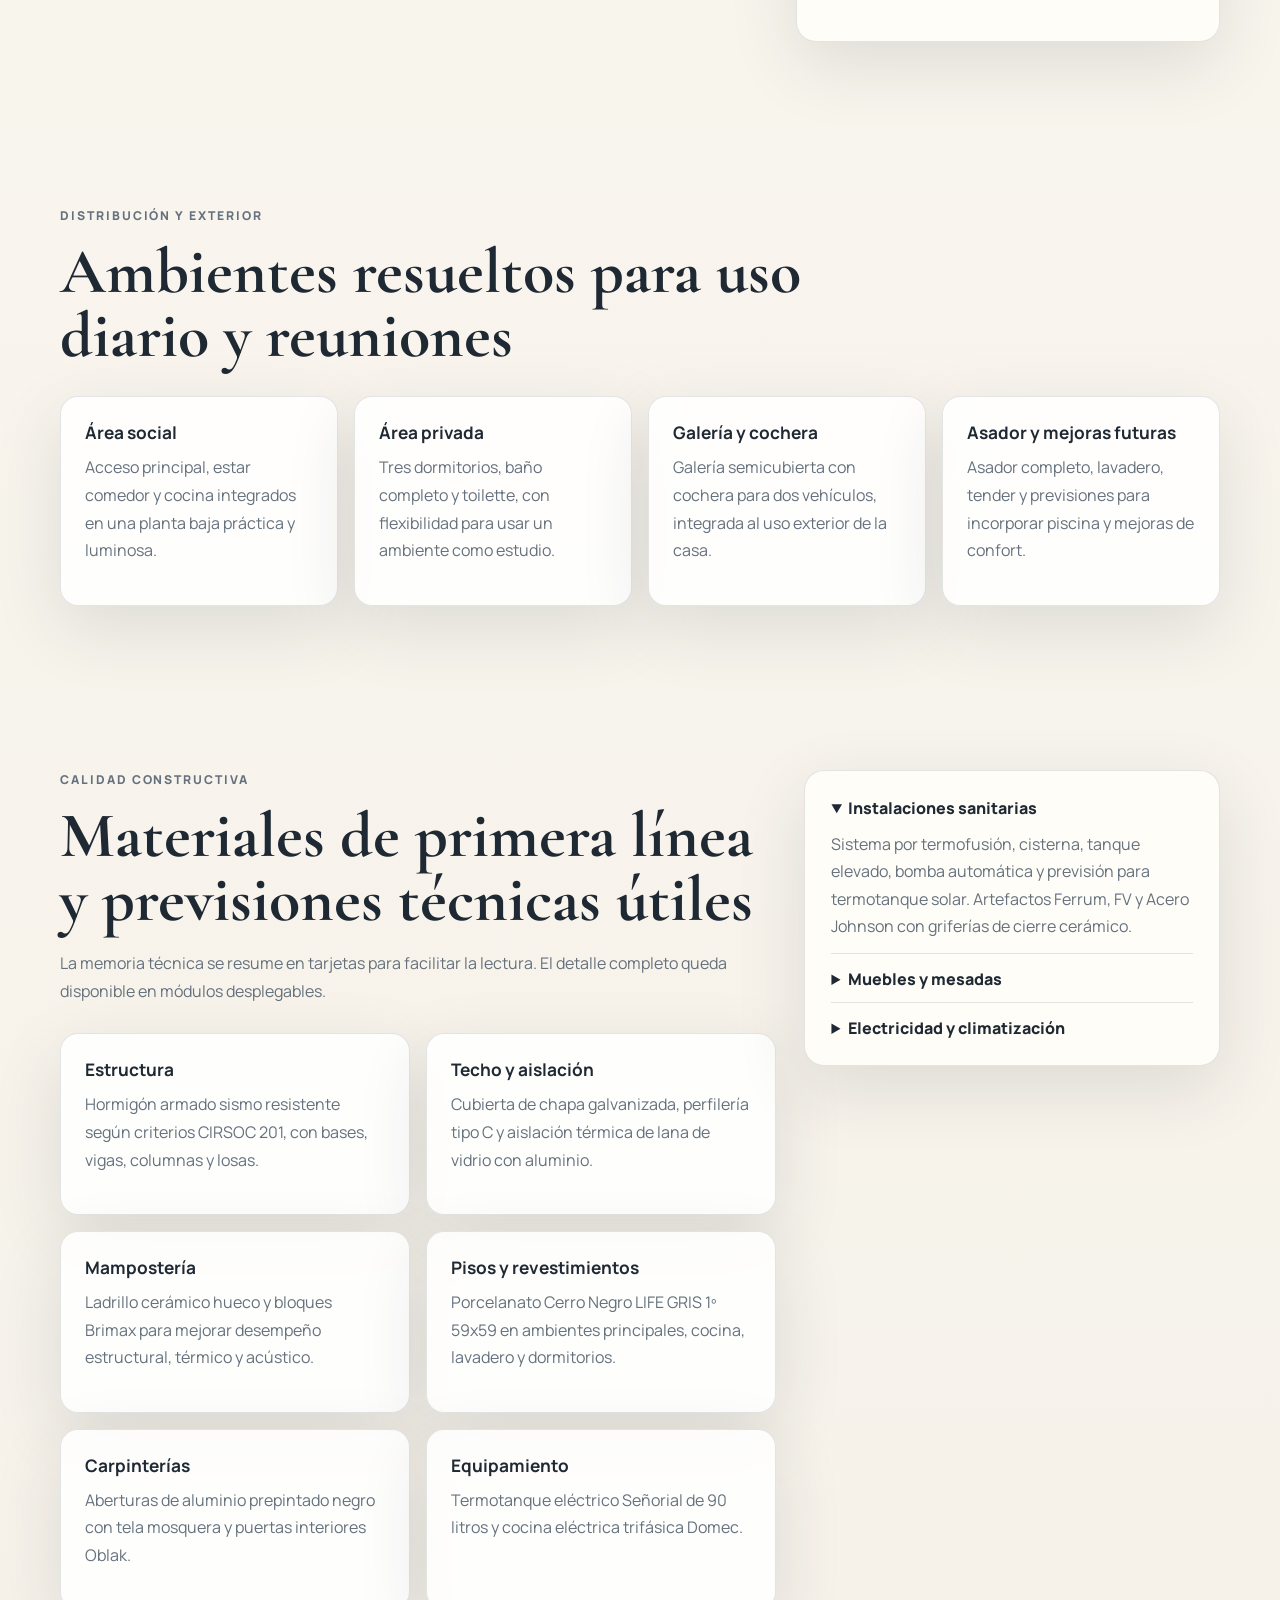
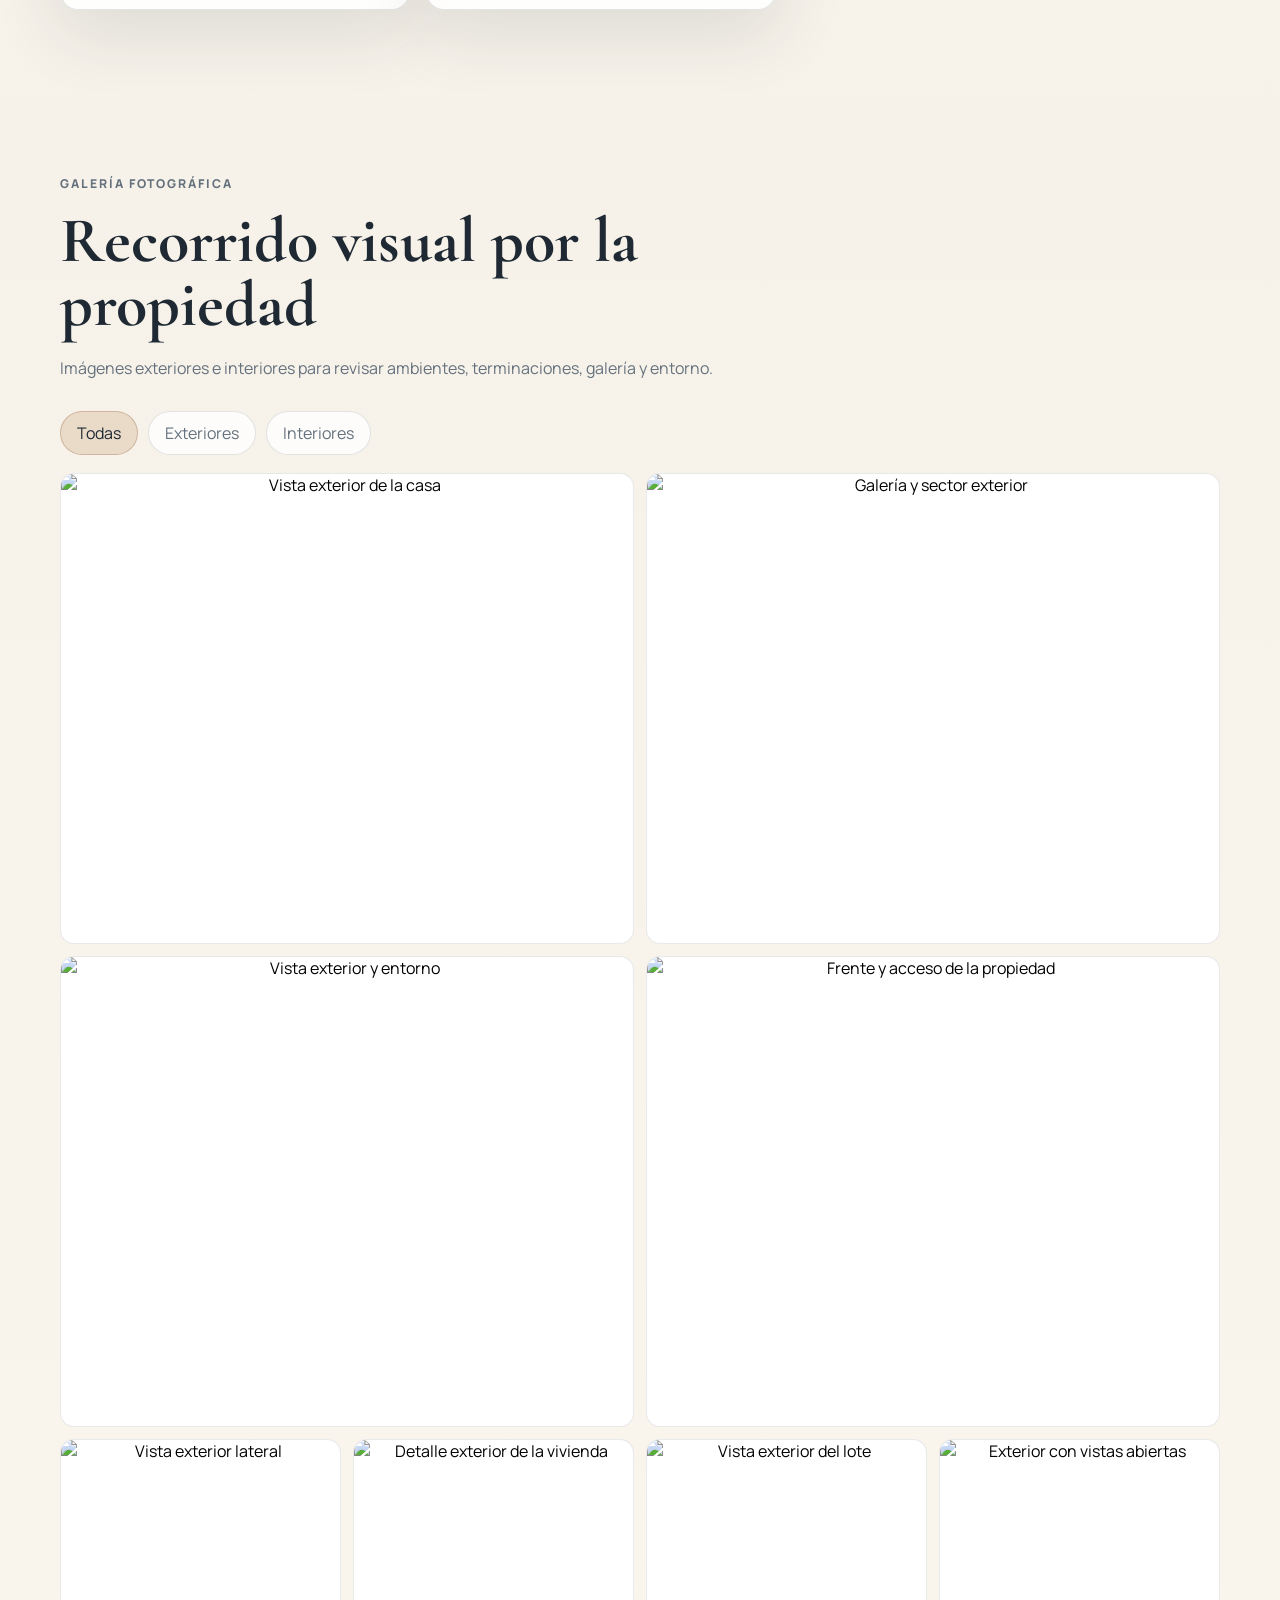
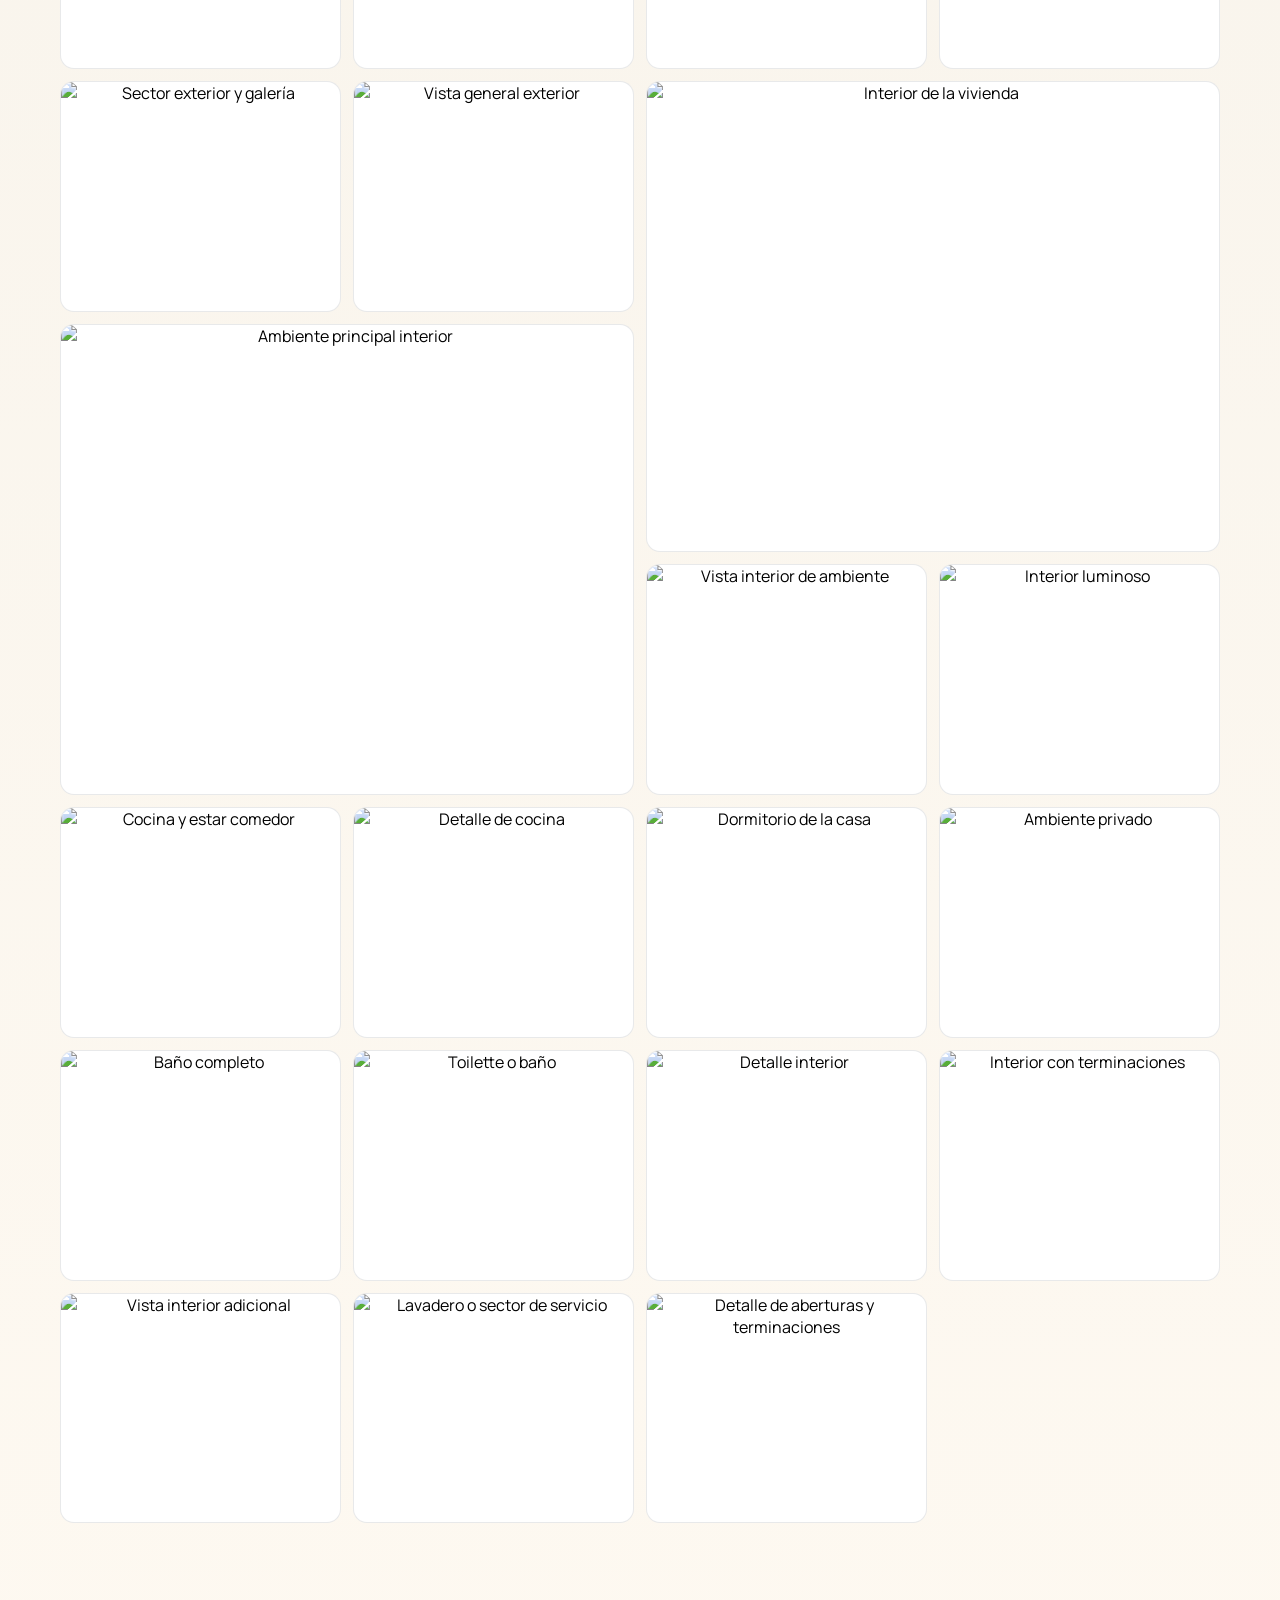
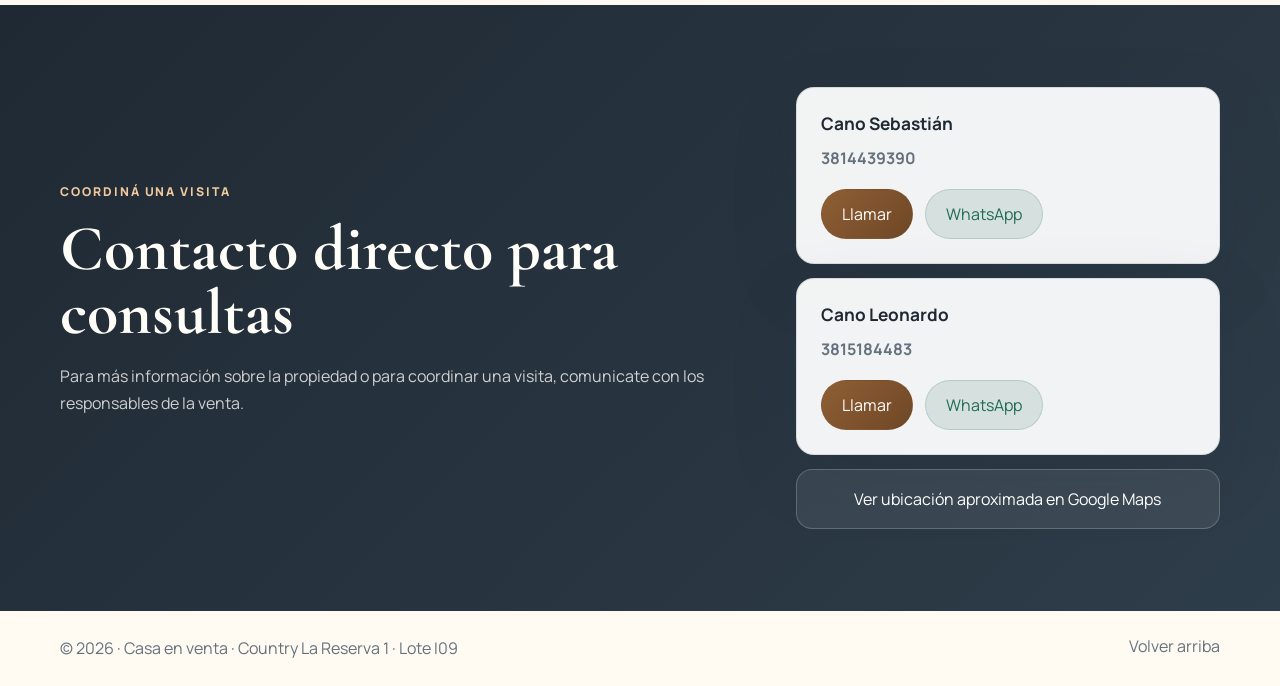
==== commit 1d7bbb2f: "casa reserva 1 - seba" ====
--- a/index.html
+++ b/index.html
@@ -1,12 +1,12 @@
-﻿<!DOCTYPE html>
+<!DOCTYPE html>
 <html lang="es">
 <head>
   <meta charset="UTF-8">
   <meta name="viewport" content="width=device-width, initial-scale=1.0">
-  <title>Departamento en alquiler en Balcarce 450 | San Miguel de Tucumán</title>
+  <title>Casa en venta en Country La Reserva 1 | Lote I09</title>
   <meta
     name="description"
-    content="Departamento en alquiler en Balcarce 450, San Miguel de Tucumán. 2 habitaciones, 2 baños completos, balcón, amenities y seguridad 24 hs."
+    content="Casa a estrenar en Country La Reserva 1, Lote I09. 450 m2 de terreno, 140 m2 cubiertos, 3 dormitorios, galería, cochera doble y asador."
   >
   <link rel="preconnect" href="https://fonts.googleapis.com">
   <link rel="preconnect" href="https://fonts.gstatic.com" crossorigin>
@@ -16,11 +16,10 @@
 <body>
   <header class="site-header">
     <div class="container nav-shell">
-      <a class="brand" href="#inicio">Balcarce 450</a>
+      <a class="brand" href="#inicio">La Reserva 1 · I09</a>
       <nav class="main-nav" aria-label="Navegación principal">
         <a href="#resumen">Resumen</a>
-        <a href="#amenities">Amenities</a>
-        <a href="#video">Video</a>
+        <a href="#detalles">Detalles</a>
         <a href="#galeria">Galería</a>
         <a href="#contacto">Contacto</a>
       </nav>
@@ -31,217 +30,218 @@
     <section class="hero">
       <div class="hero-media" id="hero-media"></div>
       <div class="hero-overlay"></div>
-      <div class="container hero-grid">
-        <div class="hero-copy">
-          <p class="eyebrow">Departamento en alquiler</p>
-          <h1>Comodidad, ubicación y amenities en un séptimo piso de San Miguel de Tucumán</h1>
-          <p class="lead">
-            Departamento ubicado en Balcarce 450, con dos habitaciones, dos baños completos, cocina comedor,
-            balcón contrafrente, seguridad 24 hs y espacios comunes pensados para disfrutar.
-          </p>
-
-          <div class="hero-stats" id="resumen">
-            <article>
-              <strong>$750.000</strong>
-              <span>Alquiler mensual</span>
-            </article>
-            <article>
-              <strong>$100.000</strong>
-              <span>Cochera opcional</span>
-            </article>
-            <article>
-              <strong>$850.000</strong>
-              <span>Total con cochera</span>
-            </article>
-            <article>
-              <strong>7mo piso</strong>
-              <span>Ubicación del depto.</span>
-            </article>
-          </div>
-
-          <div class="hero-actions">
-            <a class="button button-primary" href="#contacto">Consultar alquiler</a>
-            <a class="button button-secondary" href="#galeria">Ver fotos</a>
-          </div>
-        </div>
-
-        <aside class="contact-card" id="contacto">
-          <p class="contact-card-label">Información rápida</p>
-          <h2>Ideal para resolver la búsqueda sin vueltas</h2>
-          <ul class="feature-list">
-            <li>2 habitaciones</li>
-            <li>2 baños completos</li>
-            <li>Cocina comedor completa</li>
-            <li>Espacio para lavarropas</li>
-            <li>Balcón contrafrente</li>
-            <li>Seguridad 24 hs</li>
-          </ul>
-
-          <div class="contact-card-links">
-            <a class="button button-primary" href="mailto:cjcaram@gmail.com?subject=Consulta%20por%20departamento%20en%20alquiler%20Balcarce%20450">Enviar email</a>
-            <a class="button button-whatsapp" href="https://wa.me/543878303068?text=Hola%2C%20quiero%20informaci%C3%B3n%20sobre%20el%20departamento%20en%20alquiler%20de%20Balcarce%20450" target="_blank" rel="noreferrer">WhatsApp</a>
-          </div>
-
-          <dl class="contact-meta">
-            <div>
-              <dt>Dirección</dt>
-              <dd>Balcarce 450, San Miguel de Tucumán</dd>
-            </div>
-            <div>
-              <dt>Contacto</dt>
-              <dd>Cristian Caram</dd>
-            </div>
-            <div>
-              <dt>Teléfono</dt>
-              <dd><a href="tel:+543878303068">3878 303068</a></dd>
-            </div>
-            <div>
-              <dt>Ubicación</dt>
-              <dd><a href="https://www.google.com/maps/search/?api=1&query=Balcarce+450+San+Miguel+de+Tucuman" target="_blank" rel="noreferrer">Ver en Google Maps</a></dd>
-            </div>
-          </dl>
-        </aside>
-      </div>
-    </section>
-
-    <section class="section">
-      <div class="container">
-        <div class="section-heading">
-          <p class="eyebrow">Resumen del alquiler</p>
-          <h2>Una página pensada para que el interesado entienda todo de inmediato</h2>
-          <p>
-            El contenido quedó ordenado para mostrar primero lo más importante: valor mensual, opción con cochera,
-            distribución del departamento, amenities del edificio y acceso directo al contacto.
-          </p>
-        </div>
-
-        <div class="highlight-grid">
-          <article class="info-card">
-            <h3>Distribución cómoda</h3>
-            <p>Dos habitaciones, dos baños completos, cocina comedor integrada y balcón contrafrente.</p>
-          </article>
-          <article class="info-card">
-            <h3>Edificio con amenities</h3>
-            <p>Pileta, asadores, terraza y patio interno para sumar confort al uso diario.</p>
-          </article>
-          <article class="info-card">
-            <h3>Equipamiento útil</h3>
-            <p>Cocina completa y espacio previsto para lavarropas, pensado para mudarse con practicidad.</p>
-          </article>
-          <article class="info-card">
-            <h3>Excelente ubicación</h3>
-            <p>Balcarce 450, en una zona muy buscada de San Miguel de Tucumán y con seguridad 24 hs.</p>
-          </article>
-        </div>
-      </div>
-    </section>
-
-    <section class="section" id="amenities">
-      <div class="container details-layout">
-        <div>
-          <div class="section-heading">
-            <p class="eyebrow">Detalles del departamento</p>
-            <h2>Información clara para decidir rápido</h2>
-            <p>
-              Todo está agrupado por categorías para que la visita al sitio sea más simple y más cercana a una ficha
-              inmobiliaria profesional.
-            </p>
-          </div>
-
-          <div class="spec-grid">
-            <article class="spec-card">
-              <h3>Ubicación interna</h3>
-              <p>Departamento en séptimo piso, con balcón contrafrente y una posición ideal para ganar privacidad.</p>
-            </article>
-            <article class="spec-card">
-              <h3>Ambientes</h3>
-              <p>Dos habitaciones, dos baños completos y cocina comedor con una distribución funcional para el día a día.</p>
-            </article>
-            <article class="spec-card">
-              <h3>Cocina y lavadero</h3>
-              <p>Posee cocina completa y espacio para lavarropas, resolviendo las necesidades esenciales del uso diario.</p>
-            </article>
-            <article class="spec-card">
-              <h3>Seguridad</h3>
-              <p>El edificio cuenta con seguridad 24 hs, un diferencial importante para quienes priorizan tranquilidad.</p>
-            </article>
-            <article class="spec-card">
-              <h3>Amenities</h3>
-              <p>Asadores, pileta, terraza y patio interno para sumar espacios de disfrute más allá del departamento.</p>
-            </article>
-            <article class="spec-card">
-              <h3>Opcional de cochera</h3>
-              <p>Se puede alquilar cochera por $100.000 adicionales, llevando el valor total a $850.000 mensuales.</p>
-            </article>
-          </div>
+      <div class="container hero-inner">
+        <p class="eyebrow">Casa a estrenar en venta</p>
+        <h1>Country La Reserva 1, Lote I09</h1>
+        <p class="lead">
+          Vivienda contemporánea desarrollada en planta baja, ubicada sobre Ruta 9 km 1304, en zona Tafí Viejo,
+          con vistas abiertas desde una lomada y una distribución pensada para vivir con comodidad.
+        </p>
+        <div class="hero-actions">
+          <a class="button button-primary" href="#contacto">Consultar por la propiedad</a>
+          <a class="button button-secondary" href="#galeria">Ver galería</a>
+        </div>
+      </div>
+    </section>
+
+    <section class="quick-strip" id="resumen" aria-label="Resumen de la propiedad">
+      <div class="container quick-grid">
+        <article>
+          <span>Precio</span>
+          <strong>USD 160.000</strong>
+        </article>
+        <article>
+          <span>Terreno</span>
+          <strong>450 m2</strong>
+        </article>
+        <article>
+          <span>Cubiertos</span>
+          <strong>140 m2</strong>
+        </article>
+        <article>
+          <span>Dormitorios</span>
+          <strong>3</strong>
+        </article>
+        <article>
+          <span>Cochera</span>
+          <strong>2 vehículos</strong>
+        </article>
+      </div>
+    </section>
+
+    <section class="section intro-section">
+      <div class="container intro-grid">
+        <div class="intro-copy">
+          <p class="eyebrow">Síntesis comercial</p>
+          <h2>Una casa nueva, funcional y bien equipada en un entorno residencial consolidado</h2>
+          <p>
+            La propiedad combina una ubicación accesible, buena implantación, vistas abiertas y una distribución en
+            planta baja que separa correctamente el área social del área privada.
+          </p>
+          <p>
+            Su galería con cochera doble, asador completo, preinstalaciones técnicas y posibilidad de futuras mejoras
+            la convierten en una alternativa sólida para vivienda permanente o inversión.
+          </p>
         </div>
 
         <aside class="summary-panel">
           <h3>Ficha rápida</h3>
           <dl>
-            <div><dt>Operación</dt><dd>Alquiler</dd></div>
-            <div><dt>Dirección</dt><dd>Balcarce 450</dd></div>
-            <div><dt>Ciudad</dt><dd>San Miguel de Tucumán</dd></div>
-            <div><dt>Habitaciones</dt><dd>2</dd></div>
-            <div><dt>Baños</dt><dd>2 completos</dd></div>
-            <div><dt>Balcón</dt><dd>Contrafrente</dd></div>
-            <div><dt>Precio</dt><dd>$750.000</dd></div>
-            <div><dt>Con cochera</dt><dd>$850.000</dd></div>
+            <div><dt>Country</dt><dd>La Reserva 1</dd></div>
+            <div><dt>Lote</dt><dd>I09</dd></div>
+            <div><dt>Zona</dt><dd>Tafí Viejo</dd></div>
+            <div><dt>Ubicación</dt><dd>Ruta 9 km 1304</dd></div>
+            <div><dt>Estado</dt><dd>A estrenar</dd></div>
+            <div><dt>Baños</dt><dd>Baño completo + toilette</dd></div>
+            <div><dt>Exterior</dt><dd>Galería, asador, lavadero y tender</dd></div>
           </dl>
         </aside>
       </div>
     </section>
 
-    <section class="section" id="video">
+    <section class="section layout-section">
       <div class="container">
         <div class="section-heading">
-          <p class="eyebrow">Video de la propiedad</p>
-          <h2>Conocé mejor el departamento en movimiento</h2>
-          <p>
-            Mirá el recorrido en video para tener una mejor idea de los ambientes, la distribución y la sensación general del espacio.
-          </p>
-        </div>
-
-        <div class="video-card">
-          <div class="video-frame">
-            <iframe
-              src="https://drive.google.com/file/d/1VptgIL7GchYr12LPb3UzBd1oxxO50cwF/preview"
-              title="Video del departamento en Balcarce 450"
-              allow="autoplay"
-              loading="lazy"
-            ></iframe>
+          <p class="eyebrow">Distribución y exterior</p>
+          <h2>Ambientes resueltos para uso diario y reuniones</h2>
+        </div>
+        <div class="feature-grid">
+          <article>
+            <h3>Área social</h3>
+            <p>Acceso principal, estar comedor y cocina integrados en una planta baja práctica y luminosa.</p>
+          </article>
+          <article>
+            <h3>Área privada</h3>
+            <p>Tres dormitorios, baño completo y toilette, con flexibilidad para usar un ambiente como estudio.</p>
+          </article>
+          <article>
+            <h3>Galería y cochera</h3>
+            <p>Galería semicubierta con cochera para dos vehículos, integrada al uso exterior de la casa.</p>
+          </article>
+          <article>
+            <h3>Asador y mejoras futuras</h3>
+            <p>Asador completo, lavadero, tender y previsiones para incorporar piscina y mejoras de confort.</p>
+          </article>
+        </div>
+      </div>
+    </section>
+
+    <section class="section details-section" id="detalles">
+      <div class="container details-grid">
+        <div>
+          <div class="section-heading">
+            <p class="eyebrow">Calidad constructiva</p>
+            <h2>Materiales de primera línea y previsiones técnicas útiles</h2>
+            <p>
+              La memoria técnica se resume en tarjetas para facilitar la lectura. El detalle completo queda disponible
+              en módulos desplegables.
+            </p>
           </div>
-        </div>
-      </div>
-    </section>
-
-    <section class="section" id="galeria">
+
+          <div class="spec-grid">
+            <article>
+              <h3>Estructura</h3>
+              <p>Hormigón armado sismo resistente según criterios CIRSOC 201, con bases, vigas, columnas y losas.</p>
+            </article>
+            <article>
+              <h3>Techo y aislación</h3>
+              <p>Cubierta de chapa galvanizada, perfilería tipo C y aislación térmica de lana de vidrio con aluminio.</p>
+            </article>
+            <article>
+              <h3>Mampostería</h3>
+              <p>Ladrillo cerámico hueco y bloques Brimax para mejorar desempeño estructural, térmico y acústico.</p>
+            </article>
+            <article>
+              <h3>Pisos y revestimientos</h3>
+              <p>Porcelanato Cerro Negro LIFE GRIS 1º 59x59 en ambientes principales, cocina, lavadero y dormitorios.</p>
+            </article>
+            <article>
+              <h3>Carpinterías</h3>
+              <p>Aberturas de aluminio prepintado negro con tela mosquera y puertas interiores Oblak.</p>
+            </article>
+            <article>
+              <h3>Equipamiento</h3>
+              <p>Termotanque eléctrico Señorial de 90 litros y cocina eléctrica trifásica Domec.</p>
+            </article>
+          </div>
+        </div>
+
+        <aside class="accordion-panel" aria-label="Detalles técnicos ampliados">
+          <details open>
+            <summary>Instalaciones sanitarias</summary>
+            <p>
+              Sistema por termofusión, cisterna, tanque elevado, bomba automática y previsión para termotanque solar.
+              Artefactos Ferrum, FV y Acero Johnson con griferías de cierre cerámico.
+            </p>
+          </details>
+          <details>
+            <summary>Muebles y mesadas</summary>
+            <p>
+              Muebles de melamina a medida. Mesadas en Granito Negro Boreal para cocina y asador, y New Beige para
+              baños y antebaño.
+            </p>
+          </details>
+          <details>
+            <summary>Electricidad y climatización</summary>
+            <p>
+              Circuitos independientes, tablero embutido, materiales Kalop, canalización prevista para domótica y
+              preinstalación de aire acondicionado con cañerías de cobre, alimentación eléctrica y desagües.
+            </p>
+          </details>
+        </aside>
+      </div>
+    </section>
+
+    <section class="section gallery-section" id="galeria">
       <div class="container">
         <div class="section-heading">
           <p class="eyebrow">Galería fotográfica</p>
-          <h2>Recorré el departamento en imágenes</h2>
-          <p>
-            Explorá los distintos ambientes, detalles del interior y espacios del edificio para conocer mejor la propiedad.
-          </p>
+          <h2>Recorrido visual por la propiedad</h2>
+          <p>
+            Imágenes exteriores e interiores para revisar ambientes, terminaciones, galería y entorno.
+          </p>
+        </div>
+
+        <div class="gallery-toolbar" aria-label="Filtros de galería">
+          <button class="gallery-filter is-active" type="button" data-filter="all">Todas</button>
+          <button class="gallery-filter" type="button" data-filter="exterior">Exteriores</button>
+          <button class="gallery-filter" type="button" data-filter="interior">Interiores</button>
         </div>
 
         <div class="gallery-grid" id="gallery-grid"></div>
       </div>
     </section>
 
-    <section class="section section-cta">
-      <div class="container cta-panel">
+    <section class="section contact-section" id="contacto">
+      <div class="container contact-grid">
         <div>
-          <p class="eyebrow">Consultá disponibilidad</p>
-          <h2>Tu consulta no molesta, estamos para ayudarte</h2>
-          <p>
-            Si querés más información sobre el departamento, la cochera, los amenities o coordinar una visita,
-            podés escribirnos con total confianza.
-          </p>
-        </div>
-        <div class="cta-actions">
-          <a class="button button-primary" href="mailto:cjcaram@gmail.com?subject=Consulta%20por%20departamento%20en%20alquiler%20Balcarce%20450">Escribir por email</a>
-          <a class="button button-secondary" href="https://www.google.com/maps/search/?api=1&query=Balcarce+450+San+Miguel+de+Tucuman" target="_blank" rel="noreferrer">Ver ubicación</a>
+          <p class="eyebrow">Coordiná una visita</p>
+          <h2>Contacto directo para consultas</h2>
+          <p>
+            Para más información sobre la propiedad o para coordinar una visita, comunicate con los responsables de la venta.
+          </p>
+        </div>
+
+        <div class="contact-cards">
+          <article>
+            <h3>Cano Sebastián</h3>
+            <p>3814439390</p>
+            <div class="contact-actions">
+              <a class="button button-primary" href="tel:+543814439390">Llamar</a>
+              <a class="button button-whatsapp" href="https://wa.me/543814439390?text=Hola%2C%20quiero%20informaci%C3%B3n%20sobre%20la%20casa%20en%20La%20Reserva%201%20Lote%20I09" target="_blank" rel="noreferrer">WhatsApp</a>
+            </div>
+          </article>
+          <article>
+            <h3>Cano Leonardo</h3>
+            <p>3815184483</p>
+            <div class="contact-actions">
+              <a class="button button-primary" href="tel:+543815184483">Llamar</a>
+              <a class="button button-whatsapp" href="https://wa.me/543815184483?text=Hola%2C%20quiero%20informaci%C3%B3n%20sobre%20la%20casa%20en%20La%20Reserva%201%20Lote%20I09" target="_blank" rel="noreferrer">WhatsApp</a>
+            </div>
+          </article>
+          <a class="map-link" href="https://www.google.com/maps/search/?api=1&query=Country+La+Reserva+1+Ruta+9+km+1304+Tafi+Viejo" target="_blank" rel="noreferrer">
+            Ver ubicación aproximada en Google Maps
+          </a>
         </div>
       </div>
     </section>
@@ -249,7 +249,7 @@
 
   <footer class="site-footer">
     <div class="container footer-shell">
-      <p>© 2026 Cristian Caram.</p>
+      <p>© 2026 · Casa en venta · Country La Reserva 1 · Lote I09</p>
       <a href="#inicio">Volver arriba</a>
     </div>
   </footer>
@@ -260,7 +260,7 @@
     <figure class="lightbox-figure">
       <img id="lightbox-image" src="" alt="">
       <figcaption>
-        <span id="lightbox-caption">Imagen del departamento</span>
+        <span id="lightbox-caption">Imagen de la propiedad</span>
         <span id="lightbox-counter"></span>
       </figcaption>
       <div class="lightbox-thumbs" id="lightbox-thumbs"></div>
--- a/style.css
+++ b/style.css
@@ -1,20 +1,15 @@
-﻿:root {
-  --bg: #f2efe8;
-  --surface: rgba(255, 255, 255, 0.84);
-  --surface-strong: #fffdf9;
-  --text: #1d2733;
-  --muted: #5f6d7b;
-  --line: rgba(29, 39, 51, 0.12);
-  --accent: #2d6a73;
-  --accent-strong: #214f56;
-  --accent-soft: #dfecee;
-  --warm: #c48641;
-  --success: #1f6b53;
-  --shadow: 0 24px 80px rgba(29, 39, 51, 0.12);
-  --radius-xl: 32px;
-  --radius-lg: 24px;
-  --radius-md: 18px;
-  --container: min(1180px, calc(100vw - 32px));
+:root {
+  --paper: #f6f2ea;
+  --ink: #1f2933;
+  --muted: #65717d;
+  --line: rgba(31, 41, 51, 0.12);
+  --surface: rgba(255, 255, 255, 0.88);
+  --surface-solid: #fffdf8;
+  --accent: #8f5f35;
+  --accent-dark: #6f4726;
+  --forest: #1f6b53;
+  --shadow: 0 22px 70px rgba(31, 41, 51, 0.12);
+  --container: min(1160px, calc(100vw - 32px));
 }
 
 * {
@@ -28,11 +23,8 @@
 body {
   margin: 0;
   font-family: "Manrope", sans-serif;
-  color: var(--text);
-  background:
-    radial-gradient(circle at top left, rgba(45, 106, 115, 0.18), transparent 28%),
-    radial-gradient(circle at top right, rgba(196, 134, 65, 0.16), transparent 22%),
-    linear-gradient(180deg, #f7f4ee 0%, #f0ece3 48%, #fbf9f5 100%);
+  color: var(--ink);
+  background: linear-gradient(180deg, #fbf8f1 0%, var(--paper) 48%, #fffaf2 100%);
 }
 
 a {
@@ -59,9 +51,9 @@
   position: sticky;
   top: 0;
   z-index: 30;
+  border-bottom: 1px solid var(--line);
+  background: rgba(251, 248, 241, 0.84);
   backdrop-filter: blur(18px);
-  background: rgba(247, 244, 238, 0.74);
-  border-bottom: 1px solid rgba(29, 39, 51, 0.08);
 }
 
 .nav-shell {
@@ -69,31 +61,33 @@
   align-items: center;
   justify-content: space-between;
   gap: 20px;
-  padding: 18px 0;
+  padding: 16px 0;
 }
 
 .brand {
   font-family: "Cormorant Garamond", serif;
   font-size: 2rem;
   font-weight: 700;
-  letter-spacing: 0.02em;
 }
 
 .main-nav {
   display: flex;
   flex-wrap: wrap;
-  gap: 20px;
+  gap: 18px;
   color: var(--muted);
+  font-size: 0.95rem;
 }
 
 .main-nav a:hover,
 .main-nav a:focus-visible {
-  color: var(--text);
+  color: var(--ink);
 }
 
 .hero {
   position: relative;
-  padding: 72px 0 48px;
+  min-height: 84vh;
+  display: flex;
+  align-items: end;
   overflow: clip;
 }
 
@@ -109,43 +103,28 @@
 }
 
 .hero-overlay {
-  background: linear-gradient(112deg, rgba(14, 22, 31, 0.82), rgba(14, 22, 31, 0.45));
-}
-
-.hero-grid {
+  background: linear-gradient(180deg, rgba(18, 25, 33, 0.12), rgba(18, 25, 33, 0.78));
+}
+
+.hero-inner {
   position: relative;
   z-index: 1;
-  display: grid;
-  grid-template-columns: minmax(0, 1.28fr) minmax(320px, 0.86fr);
-  gap: 28px;
-  align-items: start;
-}
-
-.hero-copy,
-.contact-card {
-  border-radius: var(--radius-xl);
-  box-shadow: var(--shadow);
-}
-
-.hero-copy {
-  padding: 44px;
-  color: #fffdf9;
-  background: linear-gradient(180deg, rgba(16, 25, 35, 0.8), rgba(16, 25, 35, 0.58));
-  border: 1px solid rgba(255, 255, 255, 0.14);
+  padding: 96px 0 72px;
+  color: #fffdf8;
 }
 
 .eyebrow {
   margin: 0 0 14px;
-  font-size: 0.78rem;
+  color: var(--accent);
+  font-size: 0.76rem;
   font-weight: 800;
-  letter-spacing: 0.18em;
+  letter-spacing: 0.16em;
   text-transform: uppercase;
-  color: var(--warm);
-}
-
-.hero-copy .eyebrow,
-.section-cta .eyebrow {
-  color: #f2c998;
+}
+
+.hero .eyebrow,
+.contact-section .eyebrow {
+  color: #f0c99f;
 }
 
 h1,
@@ -158,321 +137,342 @@
 h1,
 h2 {
   font-family: "Cormorant Garamond", serif;
-  line-height: 0.98;
-  letter-spacing: -0.02em;
+  line-height: 1;
 }
 
 h1 {
-  max-width: 12ch;
+  max-width: 680px;
+  margin-bottom: 20px;
+  font-size: clamp(3.4rem, 8vw, 6.8rem);
+}
+
+h2 {
   margin-bottom: 18px;
-  font-size: clamp(3rem, 7vw, 5.2rem);
-}
-
-h2 {
-  margin-bottom: 16px;
-  font-size: clamp(2.2rem, 4vw, 3.5rem);
-}
-
-.lead,
-.section-heading p,
-.info-card p,
-.spec-card p,
-.cta-panel p,
-.contact-meta dd,
-.summary-panel dd {
-  line-height: 1.75;
+  font-size: clamp(2.3rem, 5vw, 4.2rem);
+}
+
+h3 {
+  margin-bottom: 10px;
+  font-size: 1.08rem;
+}
+
+p {
+  line-height: 1.72;
 }
 
 .lead {
-  max-width: 62ch;
-  margin-bottom: 32px;
-  font-size: 1.08rem;
-  color: rgba(255, 253, 249, 0.84);
-}
-
-.hero-stats {
-  display: grid;
-  grid-template-columns: repeat(4, minmax(0, 1fr));
-  gap: 14px;
-  margin-bottom: 28px;
-}
-
-.hero-stats article,
-.info-card,
-.spec-card,
-.summary-panel {
-  padding: 22px;
-  border-radius: var(--radius-md);
-  background: var(--surface);
-  border: 1px solid var(--line);
-  backdrop-filter: blur(8px);
-  color: var(--text);
-}
-
-.hero-stats strong {
-  display: block;
-  margin-bottom: 6px;
-  font-size: 1.2rem;
-  color: var(--text);
-}
-
-.hero-stats span,
-.contact-card-label,
-.contact-meta dt,
-.summary-panel dt {
-  color: var(--muted);
-}
-
-.info-card h3,
-.spec-card h3,
-.summary-panel h3,
-.info-card p,
-.spec-card p,
-.summary-panel dd {
-  color: var(--text);
+  max-width: 720px;
+  margin-bottom: 30px;
+  color: rgba(255, 253, 248, 0.86);
+  font-size: 1.1rem;
 }
 
 .hero-actions,
-.contact-card-links,
-.cta-actions {
+.contact-actions {
   display: flex;
   flex-wrap: wrap;
-  gap: 14px;
-}
-
-.cta-actions {
-  align-items: center;
-  align-self: center;
+  gap: 12px;
 }
 
 .button {
   display: inline-flex;
   align-items: center;
   justify-content: center;
-  min-height: 52px;
-  padding: 0 22px;
+  min-height: 50px;
+  padding: 0 20px;
+  border: 1px solid transparent;
   border-radius: 999px;
-  border: 1px solid transparent;
-  transition: transform 0.2s ease, background-color 0.2s ease, border-color 0.2s ease, color 0.2s ease;
+  cursor: pointer;
+  transition: transform 0.18s ease, background-color 0.18s ease, border-color 0.18s ease;
 }
 
 .button:hover,
 .button:focus-visible,
 .gallery-item:hover,
 .gallery-item:focus-visible,
+.gallery-filter:hover,
+.gallery-filter:focus-visible,
+.lightbox-close:hover,
 .lightbox-nav:hover,
-.lightbox-close:hover,
-.lightbox-thumb:hover,
-.lightbox-thumb:focus-visible {
+.lightbox-thumb:hover {
   transform: translateY(-2px);
 }
 
 .button-primary {
-  background: linear-gradient(135deg, var(--accent), var(--accent-strong));
+  background: linear-gradient(135deg, var(--accent), var(--accent-dark));
   color: #fff;
 }
 
 .button-secondary {
-  border-color: rgba(255, 255, 255, 0.34);
-  background: rgba(255, 255, 255, 0.08);
+  border-color: rgba(255, 255, 255, 0.42);
+  background: rgba(255, 255, 255, 0.1);
   color: #fff;
 }
 
 .button-whatsapp {
-  background: rgba(31, 107, 83, 0.12);
-  border-color: rgba(31, 107, 83, 0.2);
-  color: var(--success);
-}
-
-.contact-card {
-  padding: 28px;
-  background: rgba(255, 250, 244, 0.93);
-  border: 1px solid rgba(255, 255, 255, 0.22);
-}
-
-.contact-card h2 {
-  font-size: clamp(2rem, 3vw, 2.7rem);
-}
-
-.feature-list,
-.contact-meta,
+  background: rgba(31, 107, 83, 0.13);
+  border-color: rgba(31, 107, 83, 0.18);
+  color: var(--forest);
+}
+
+.quick-strip {
+  position: relative;
+  z-index: 2;
+  margin-top: 0;
+  padding-top: 20px;
+}
+
+.quick-grid {
+  display: grid;
+  grid-template-columns: repeat(5, minmax(0, 1fr));
+  gap: 12px;
+}
+
+.quick-grid article,
+.feature-grid article,
+.spec-grid article,
+.summary-panel,
+.accordion-panel,
+.contact-cards article {
+  border: 1px solid var(--line);
+  background: var(--surface);
+  box-shadow: var(--shadow);
+}
+
+.quick-grid article {
+  padding: 18px;
+  border-radius: 18px;
+}
+
+.quick-grid span,
+.summary-panel dt {
+  display: block;
+  margin-bottom: 6px;
+  color: var(--muted);
+  font-size: 0.75rem;
+  font-weight: 800;
+  letter-spacing: 0.12em;
+  text-transform: uppercase;
+}
+
+.quick-grid strong {
+  font-size: 1.2rem;
+}
+
+.section {
+  padding: 82px 0;
+}
+
+.intro-grid,
+.details-grid,
+.contact-grid {
+  display: grid;
+  grid-template-columns: minmax(0, 1.25fr) minmax(300px, 0.75fr);
+  gap: 28px;
+  align-items: start;
+}
+
+.intro-copy p,
+.section-heading p,
+.feature-grid p,
+.spec-grid p,
+.accordion-panel p,
+.contact-section p {
+  color: var(--muted);
+}
+
+.summary-panel,
+.accordion-panel {
+  padding: 26px;
+  border-radius: 20px;
+  background: var(--surface-solid);
+}
+
+.summary-panel {
+  position: sticky;
+  top: 92px;
+}
+
 .summary-panel dl {
   margin: 0;
-  padding: 0;
-}
-
-.feature-list {
-  display: grid;
-  gap: 12px;
-  margin-bottom: 26px;
-  list-style: none;
-}
-
-.feature-list li {
-  position: relative;
-  padding-left: 24px;
-}
-
-.feature-list li::before {
-  content: "";
-  position: absolute;
-  left: 0;
-  top: 0.7em;
-  width: 10px;
-  height: 10px;
-  border-radius: 50%;
-  background: linear-gradient(135deg, var(--warm), #e5b57d);
-}
-
-.contact-meta {
-  display: grid;
-  gap: 14px;
-  margin-top: 26px;
-}
-
-.contact-meta div,
-.summary-panel dl div {
-  padding-top: 14px;
+}
+
+.summary-panel div {
+  padding: 14px 0;
   border-top: 1px solid var(--line);
 }
 
-.contact-meta dt,
-.summary-panel dt {
-  margin-bottom: 4px;
-  font-size: 0.78rem;
-  text-transform: uppercase;
-  letter-spacing: 0.12em;
-}
-
-.contact-meta dd,
 .summary-panel dd {
   margin: 0;
-}
-
-.section {
-  padding: 32px 0 72px;
+  line-height: 1.55;
 }
 
 .section-heading {
-  max-width: 760px;
+  max-width: 780px;
   margin-bottom: 28px;
 }
 
-.section-heading p {
-  color: var(--muted);
-}
-
-.highlight-grid,
+.feature-grid,
 .spec-grid {
   display: grid;
-  gap: 18px;
-}
-
-.highlight-grid {
+  gap: 16px;
+}
+
+.feature-grid {
   grid-template-columns: repeat(4, minmax(0, 1fr));
-}
-
-.info-card h3,
-.spec-card h3,
-.summary-panel h3 {
-  margin-bottom: 10px;
-  font-size: 1.12rem;
-}
-
-.details-layout {
-  display: grid;
-  grid-template-columns: minmax(0, 1.32fr) minmax(280px, 0.76fr);
-  gap: 22px;
-  align-items: start;
 }
 
 .spec-grid {
   grid-template-columns: repeat(2, minmax(0, 1fr));
 }
 
-.summary-panel {
-  position: sticky;
-  top: 96px;
-  background: var(--surface-strong);
+.feature-grid article,
+.spec-grid article,
+.contact-cards article {
+  padding: 24px;
+  border-radius: 18px;
+}
+
+.details-grid {
+  grid-template-columns: minmax(0, 1fr) minmax(300px, 0.58fr);
+}
+
+.accordion-panel {
+  display: grid;
+  gap: 12px;
+}
+
+details {
+  border-top: 1px solid var(--line);
+  padding-top: 14px;
+}
+
+details:first-child {
+  border-top: 0;
+  padding-top: 0;
+}
+
+summary {
+  cursor: pointer;
+  font-weight: 800;
+}
+
+details p {
+  margin: 12px 0 0;
+}
+
+.gallery-toolbar {
+  display: flex;
+  flex-wrap: wrap;
+  gap: 10px;
+  margin-bottom: 18px;
+}
+
+.gallery-filter {
+  padding: 10px 16px;
+  border: 1px solid var(--line);
+  border-radius: 999px;
+  background: rgba(255, 255, 255, 0.78);
+  color: var(--muted);
+  cursor: pointer;
+}
+
+.gallery-filter.is-active {
+  background: #eadbc9;
+  color: var(--ink);
+  border-color: rgba(143, 95, 53, 0.3);
 }
 
 .gallery-grid {
   display: grid;
   grid-template-columns: repeat(4, minmax(0, 1fr));
-  gap: 14px;
-}
-
-.video-card {
-  padding: 18px;
-  border-radius: var(--radius-xl);
-  background: rgba(255, 255, 255, 0.72);
-  border: 1px solid rgba(29, 39, 51, 0.08);
-  box-shadow: var(--shadow);
-}
-
-.video-frame {
-  position: relative;
-  overflow: hidden;
-  border-radius: var(--radius-lg);
-  aspect-ratio: 16 / 9;
-  background: #111;
-}
-
-.video-frame iframe {
-  width: 100%;
-  height: 100%;
-  border: 0;
+  gap: 12px;
 }
 
 .gallery-item {
   padding: 0;
   overflow: hidden;
-  border: 1px solid rgba(29, 39, 51, 0.1);
-  border-radius: var(--radius-md);
+  border: 1px solid rgba(31, 41, 51, 0.1);
+  border-radius: 14px;
   background: #fff;
-  box-shadow: 0 12px 36px rgba(29, 39, 51, 0.08);
   cursor: pointer;
+}
+
+.gallery-item.featured {
+  grid-column: span 2;
+  grid-row: span 2;
 }
 
 .gallery-item img {
   width: 100%;
-  aspect-ratio: 1 / 0.86;
+  height: 100%;
+  min-height: 210px;
+  aspect-ratio: 1 / 0.82;
   object-fit: cover;
-  transition: transform 0.28s ease;
+  transition: transform 0.24s ease;
+}
+
+.gallery-item.featured img {
+  min-height: 432px;
 }
 
 .gallery-item:hover img,
 .gallery-item:focus-visible img {
-  transform: scale(1.04);
-}
-
-.section-cta {
-  padding-bottom: 88px;
-}
-
-.cta-panel {
-  display: grid;
-  grid-template-columns: minmax(0, 1fr) auto;
-  gap: 24px;
-  padding: 34px;
-  border-radius: var(--radius-xl);
-  background: linear-gradient(135deg, #1d2733, #2b4651);
+  transform: scale(1.035);
+}
+
+.contact-section {
+  background: linear-gradient(135deg, #1f2933, #2e3d4a);
+  color: #fffdf8;
+}
+
+.contact-grid {
+  align-items: center;
+}
+
+.contact-section p {
+  color: rgba(255, 253, 248, 0.78);
+}
+
+.contact-cards {
+  display: grid;
+  gap: 14px;
+}
+
+.contact-cards article {
+  background: rgba(255, 255, 255, 0.94);
+  color: var(--ink);
+}
+
+.contact-cards p {
+  margin-bottom: 16px;
+  color: var(--muted);
+  font-weight: 700;
+}
+
+.map-link {
+  display: block;
+  padding: 18px 20px;
+  border: 1px solid rgba(255, 255, 255, 0.2);
+  border-radius: 16px;
   color: #fff;
-  box-shadow: var(--shadow);
+  background: rgba(255, 255, 255, 0.08);
+  text-align: center;
 }
 
 .site-footer {
-  padding: 0 0 28px;
+  padding: 24px 0;
 }
 
 .footer-shell {
   display: flex;
   justify-content: space-between;
   gap: 20px;
-  padding: 20px 24px;
-  border-radius: var(--radius-lg);
-  background: rgba(255, 255, 255, 0.64);
-  border: 1px solid rgba(29, 39, 51, 0.08);
+  color: var(--muted);
+}
+
+.footer-shell p {
+  margin: 0;
 }
 
 .lightbox {
@@ -481,10 +481,10 @@
   z-index: 100;
   display: none;
   grid-template-columns: auto minmax(0, 1fr) auto;
+  gap: 16px;
   align-items: center;
-  gap: 16px;
   padding: 24px;
-  background: rgba(10, 16, 22, 0.92);
+  background: rgba(9, 14, 20, 0.93);
 }
 
 .lightbox.is-open {
@@ -496,10 +496,10 @@
 }
 
 #lightbox-image {
-  width: min(100%, 1200px);
+  width: min(100%, 1180px);
   max-height: 72vh;
   margin: 0 auto;
-  border-radius: 20px;
+  border-radius: 16px;
   object-fit: contain;
   box-shadow: 0 24px 70px rgba(0, 0, 0, 0.35);
 }
@@ -523,45 +523,45 @@
 .lightbox-nav {
   display: grid;
   place-items: center;
-  width: 54px;
-  height: 54px;
+  width: 52px;
+  height: 52px;
   border-radius: 999px;
-  background: rgba(255, 255, 255, 0.12);
+  background: rgba(255, 255, 255, 0.13);
   color: #fff;
 }
 
 .lightbox-close {
   position: absolute;
-  top: 24px;
-  right: 24px;
+  top: 22px;
+  right: 22px;
   font-size: 2rem;
 }
 
 .lightbox-nav {
-  font-size: 2.4rem;
+  font-size: 2.2rem;
 }
 
 .lightbox-thumbs {
   display: flex;
-  gap: 10px;
-  max-width: min(100%, 1200px);
-  margin-top: 18px;
+  gap: 8px;
+  max-width: min(100%, 1180px);
+  margin-top: 16px;
   overflow-x: auto;
   padding-bottom: 4px;
 }
 
 .lightbox-thumb {
+  flex: 0 0 82px;
   padding: 0;
   overflow: hidden;
-  border-radius: 12px;
+  border-radius: 10px;
   background: transparent;
   opacity: 0.62;
-  flex: 0 0 88px;
 }
 
 .lightbox-thumb img {
-  width: 88px;
-  height: 66px;
+  width: 82px;
+  height: 62px;
   object-fit: cover;
 }
 
@@ -574,26 +574,30 @@
   overflow: hidden;
 }
 
-@media (max-width: 1080px) {
-  .hero-grid,
-  .details-layout,
-  .cta-panel,
-  .highlight-grid {
+@media (max-width: 980px) {
+  .quick-grid,
+  .feature-grid,
+  .spec-grid,
+  .intro-grid,
+  .details-grid,
+  .contact-grid {
     grid-template-columns: 1fr;
   }
 
-  .hero-stats,
-  .spec-grid,
+  .quick-grid {
+    grid-template-columns: repeat(2, minmax(0, 1fr));
+  }
+
+  .summary-panel {
+    position: static;
+  }
+
   .gallery-grid {
     grid-template-columns: repeat(2, minmax(0, 1fr));
   }
-
-  .summary-panel {
-    position: static;
-  }
-}
-
-@media (max-width: 720px) {
+}
+
+@media (max-width: 680px) {
   .nav-shell,
   .footer-shell,
   .lightbox figcaption {
@@ -602,38 +606,42 @@
   }
 
   .hero {
-    padding-top: 48px;
-  }
-
-  .hero-copy,
-  .contact-card,
-  .cta-panel,
-  .hero-stats article,
-  .info-card,
-  .spec-card,
-  .summary-panel {
-    padding: 22px;
-  }
-
-  .hero-stats,
-  .spec-grid,
+    min-height: 78vh;
+  }
+
+  .hero-inner {
+    padding: 76px 0 56px;
+  }
+
+  .quick-strip {
+    margin-top: 0;
+    padding-top: 14px;
+  }
+
+  .quick-grid,
   .gallery-grid {
     grid-template-columns: 1fr;
   }
 
-  .main-nav {
-    gap: 12px;
+  .gallery-item.featured {
+    grid-column: span 1;
+    grid-row: span 1;
+  }
+
+  .gallery-item.featured img,
+  .gallery-item img {
+    min-height: 260px;
   }
 
   .lightbox {
     grid-template-columns: 1fr;
     justify-items: center;
-    padding: 72px 16px 20px;
+    padding: 74px 14px 20px;
   }
 
   .lightbox-nav {
     position: absolute;
-    bottom: 122px;
+    bottom: 120px;
   }
 
   .lightbox-prev {
@@ -643,13 +651,4 @@
   .lightbox-next {
     right: 16px;
   }
-
-  .lightbox-thumb {
-    flex-basis: 72px;
-  }
-
-  .lightbox-thumb img {
-    width: 72px;
-    height: 56px;
-  }
-}
+}
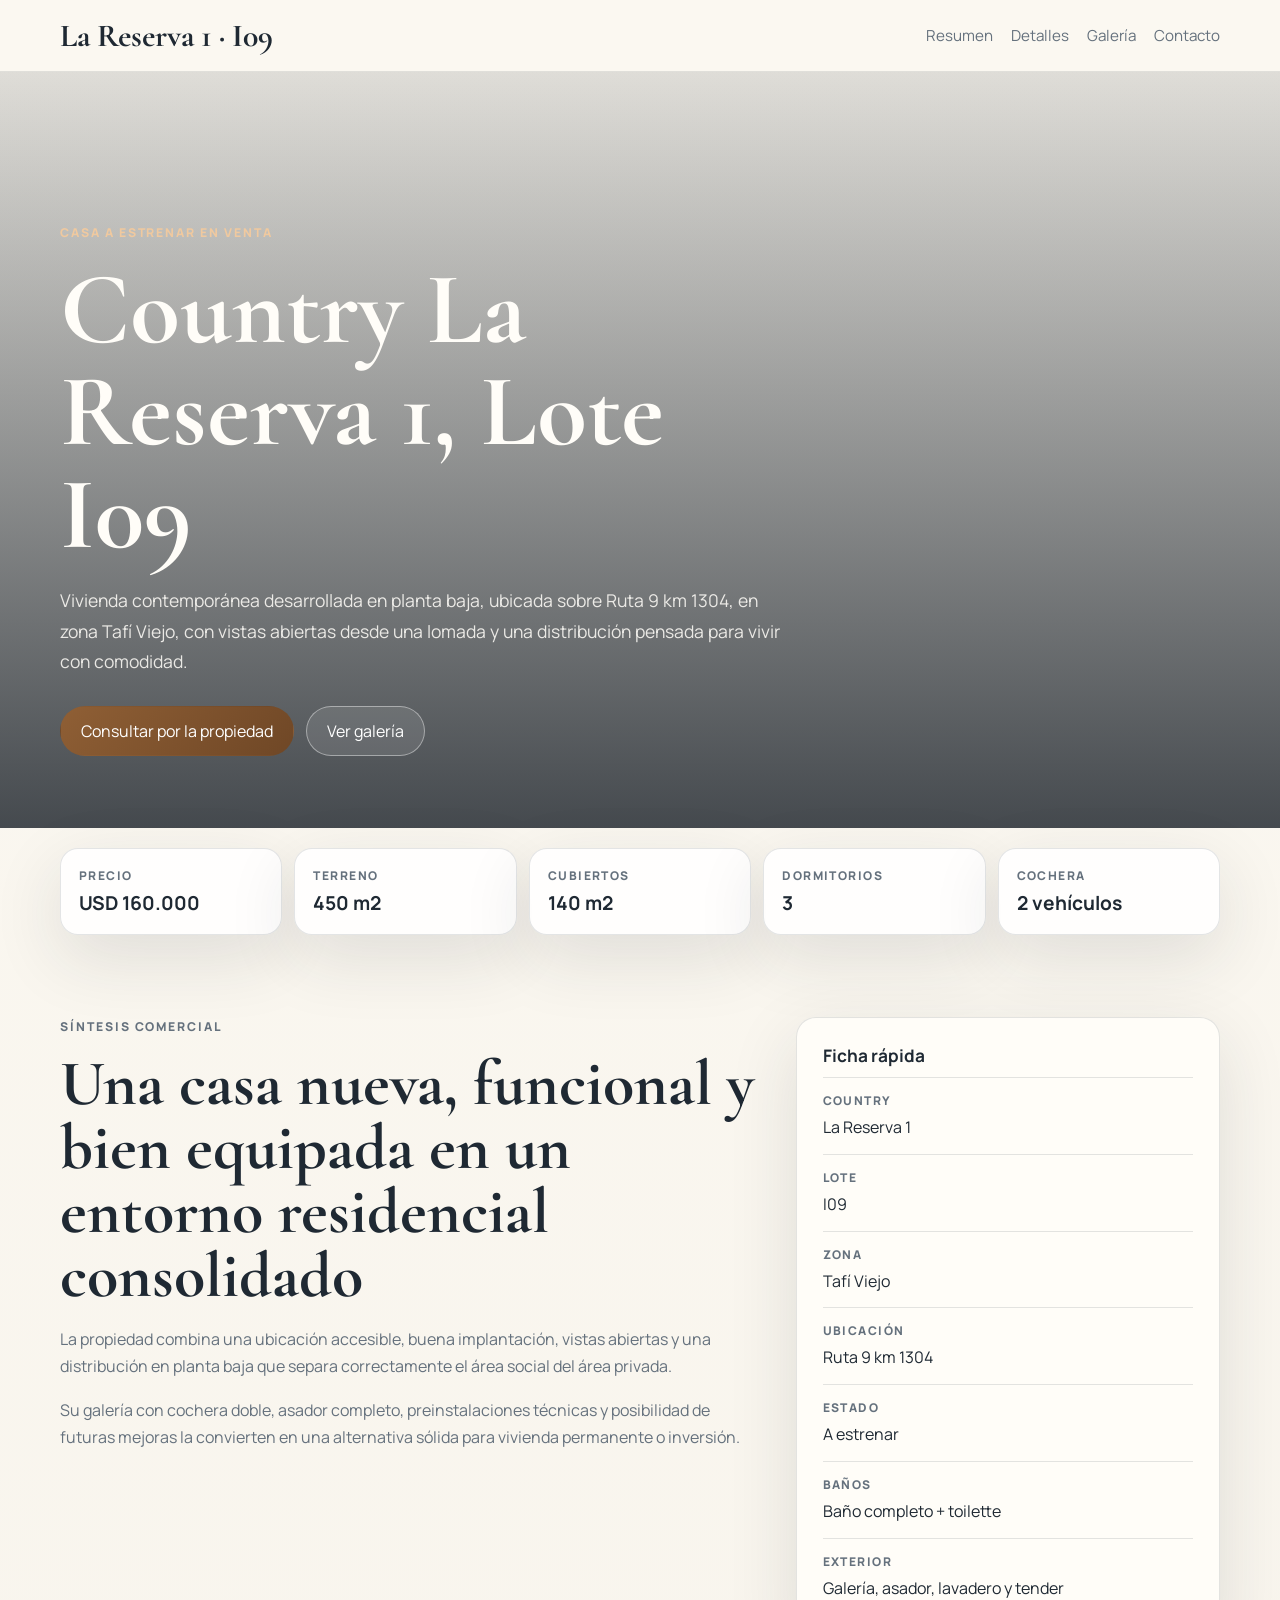
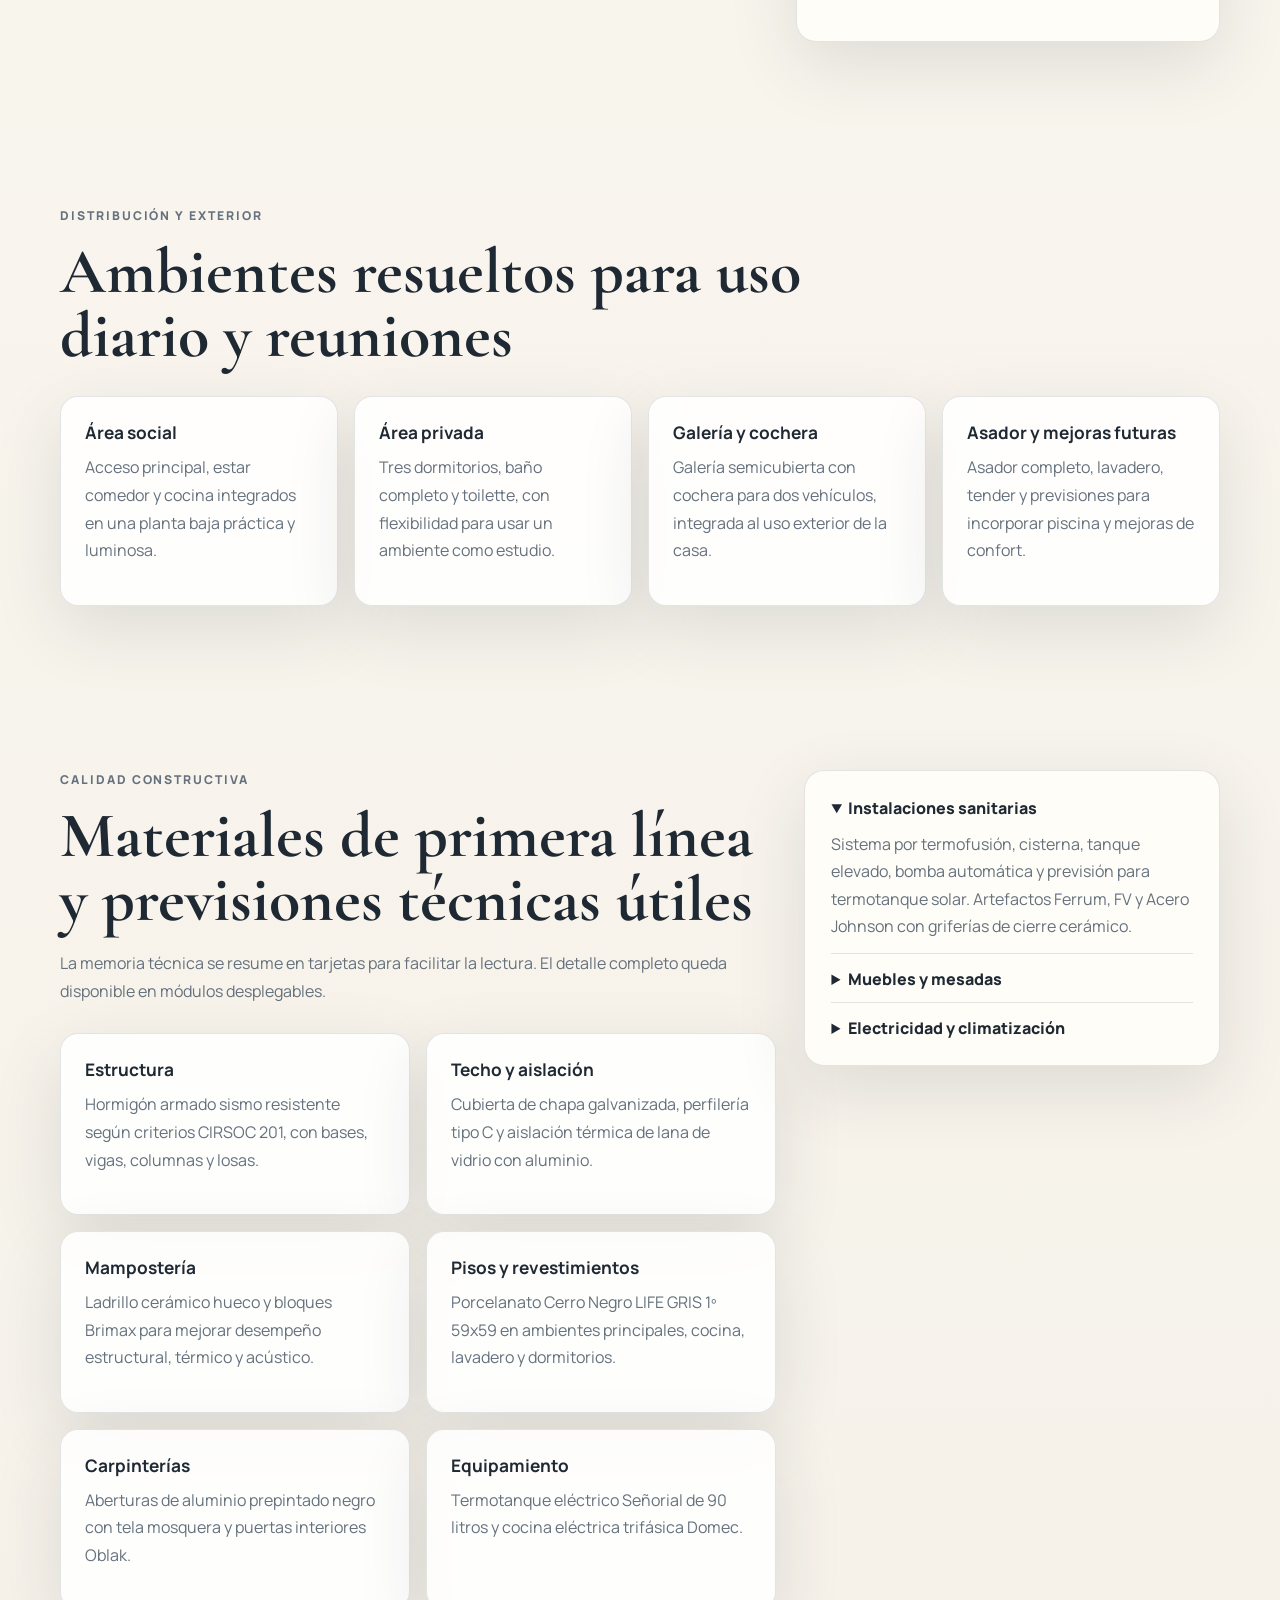
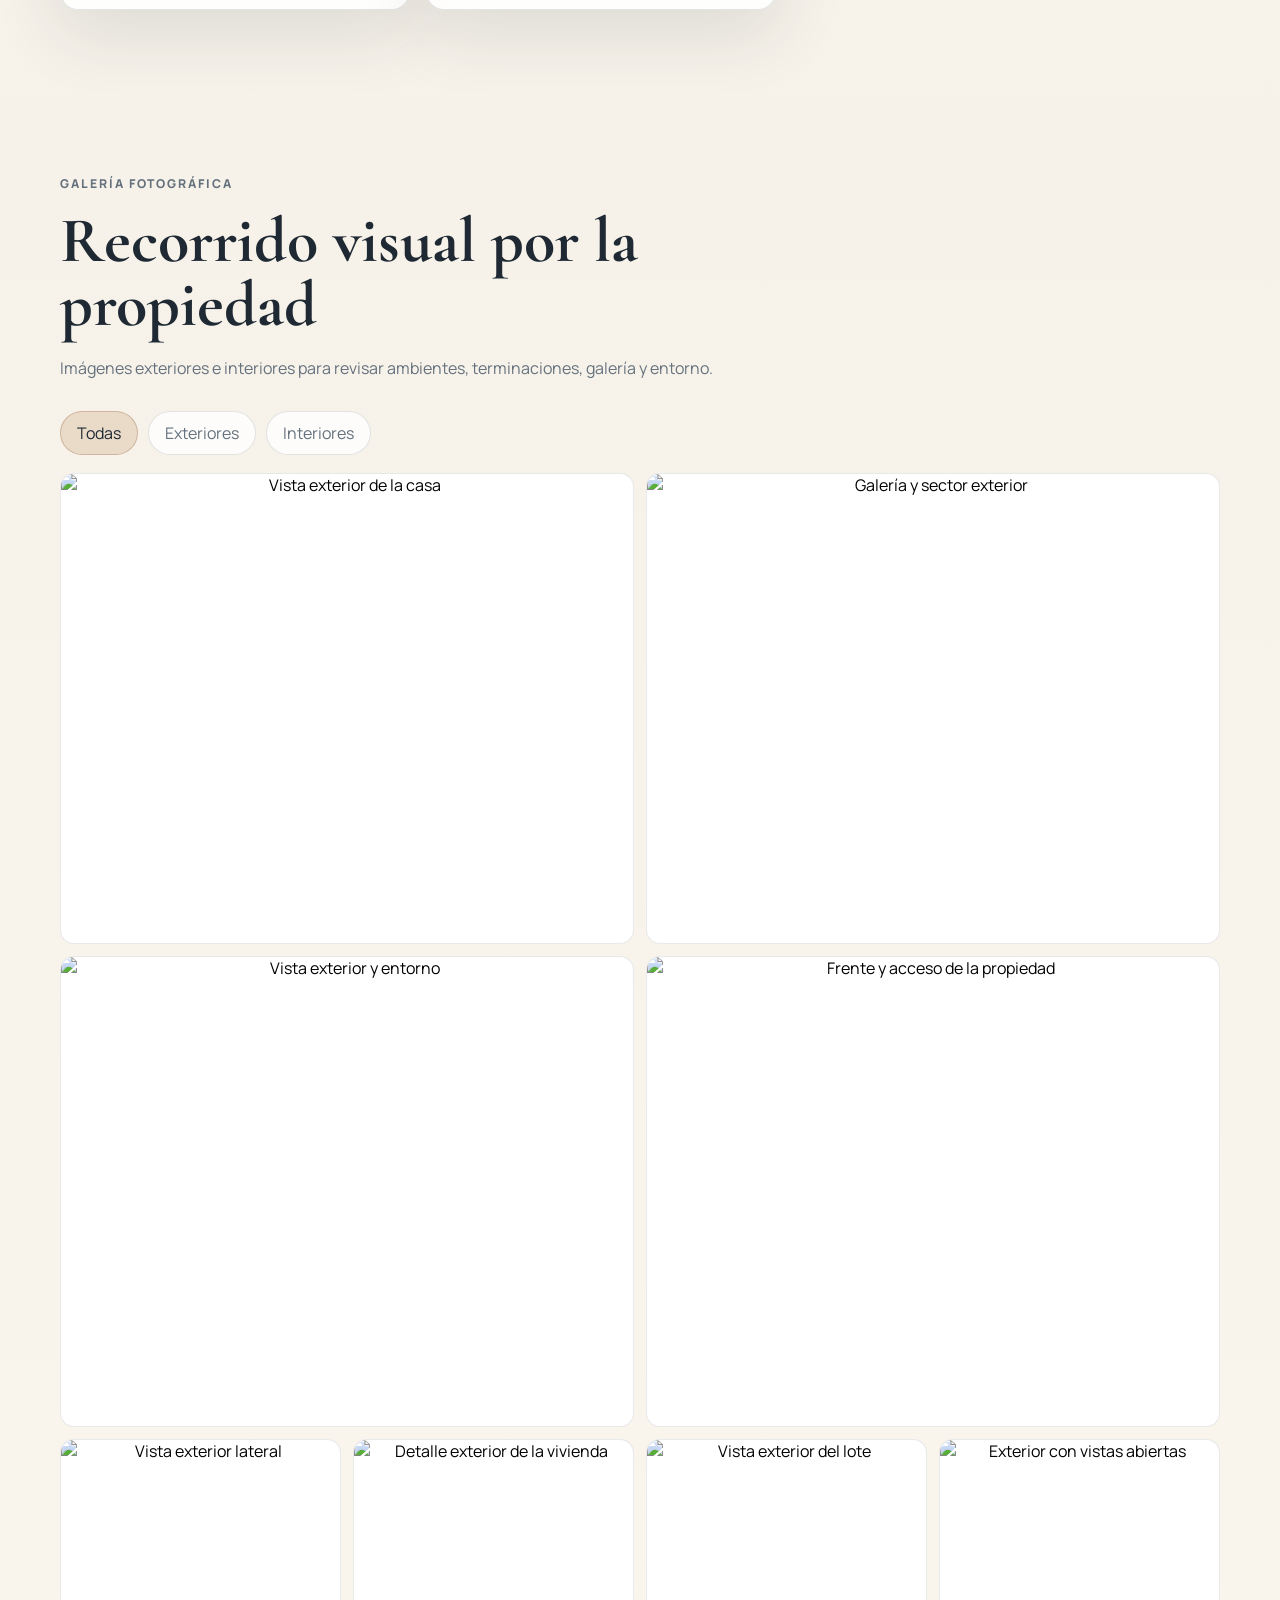
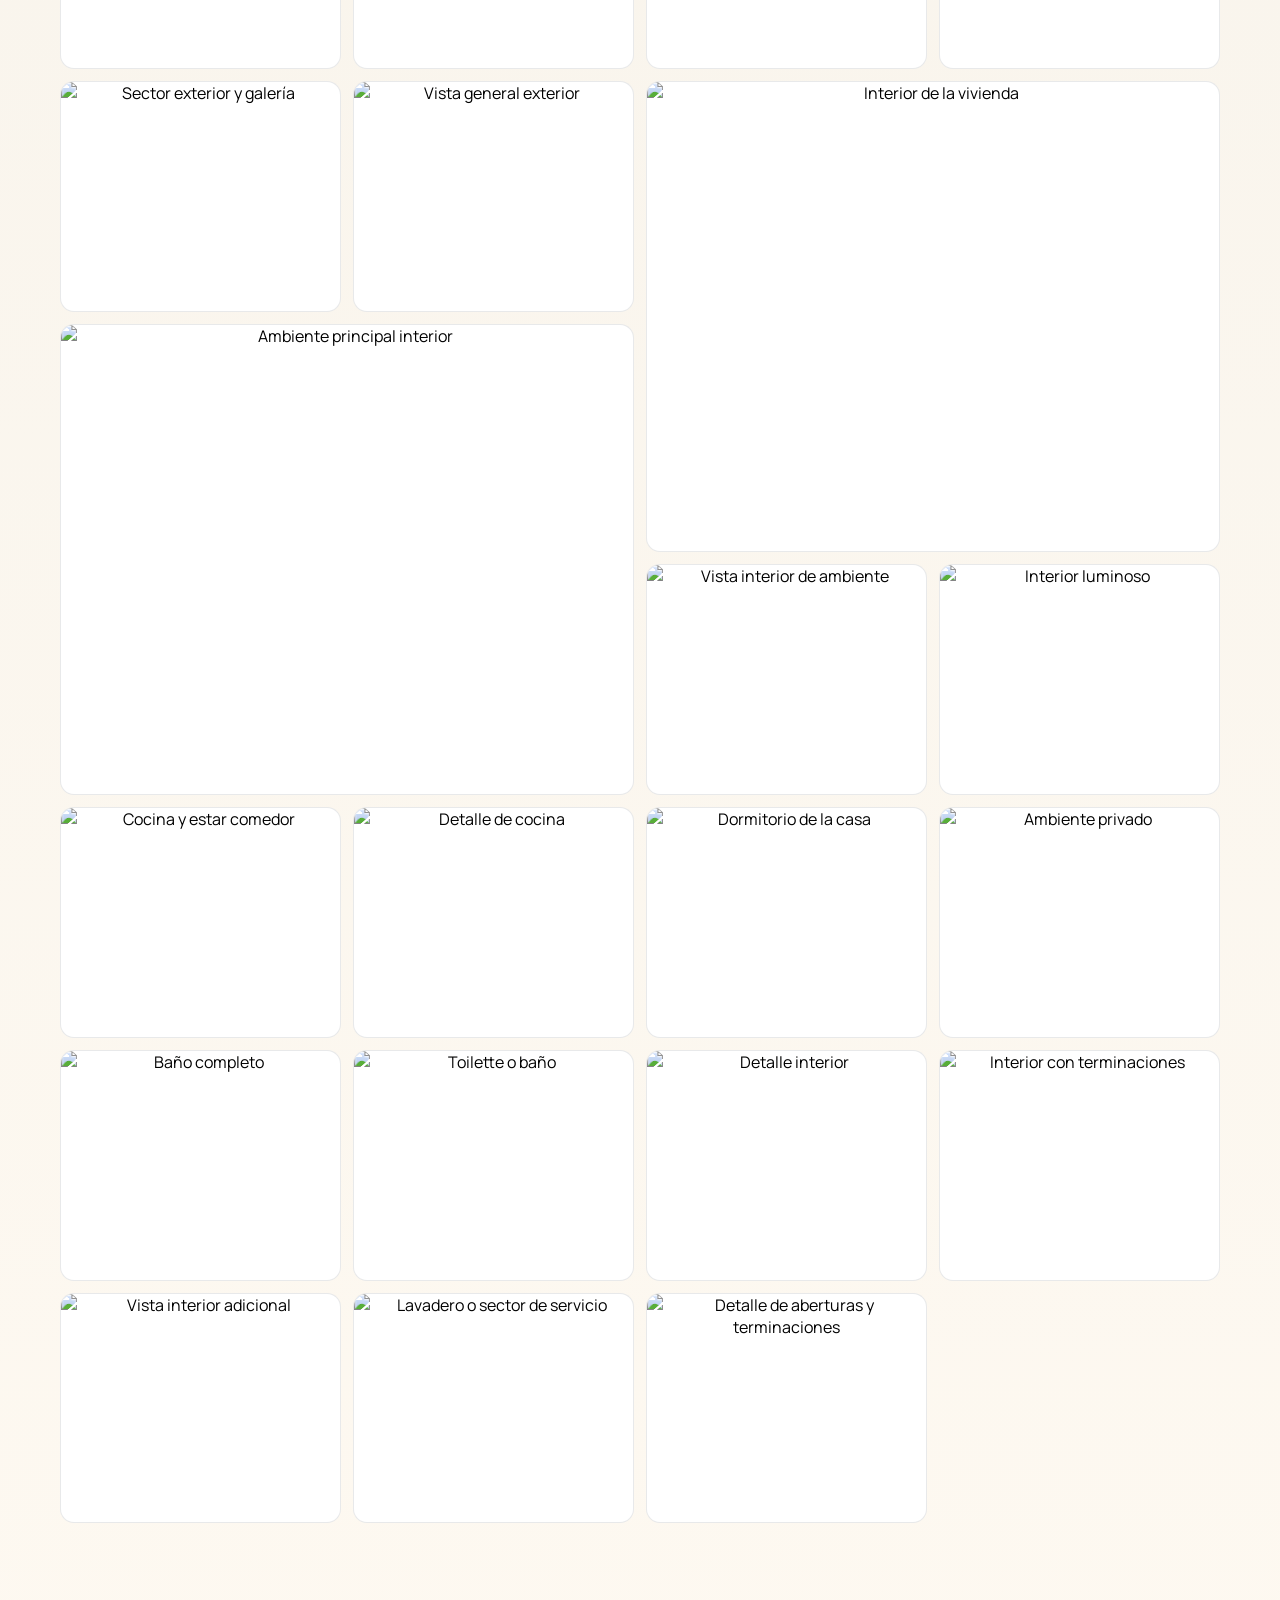
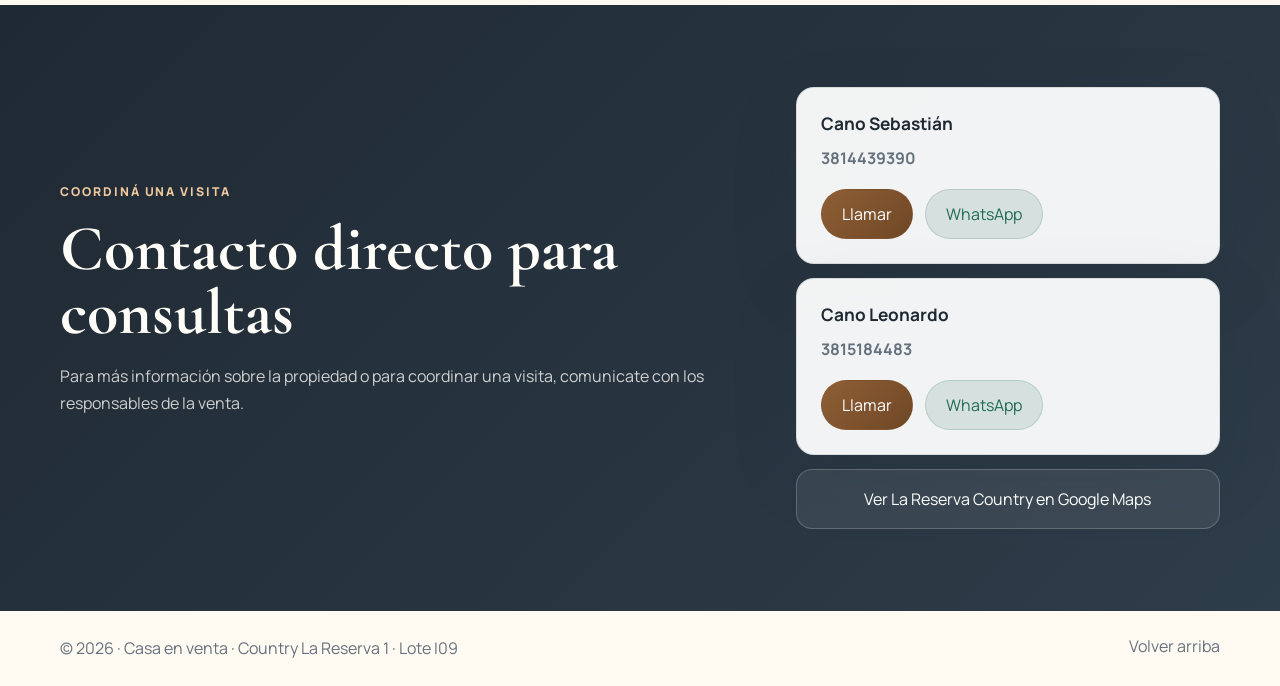
==== commit 72dfe147: "improve flyer and geo localitation" ====
--- a/index.html
+++ b/index.html
@@ -239,8 +239,8 @@
               <a class="button button-whatsapp" href="https://wa.me/543815184483?text=Hola%2C%20quiero%20informaci%C3%B3n%20sobre%20la%20casa%20en%20La%20Reserva%201%20Lote%20I09" target="_blank" rel="noreferrer">WhatsApp</a>
             </div>
           </article>
-          <a class="map-link" href="https://www.google.com/maps/search/?api=1&query=Country+La+Reserva+1+Ruta+9+km+1304+Tafi+Viejo" target="_blank" rel="noreferrer">
-            Ver ubicación aproximada en Google Maps
+          <a class="map-link" href="https://www.google.com/maps/search/?api=1&query=-26.7471928,-65.2147264" target="_blank" rel="noreferrer">
+            Ver La Reserva Country en Google Maps
           </a>
         </div>
       </div>
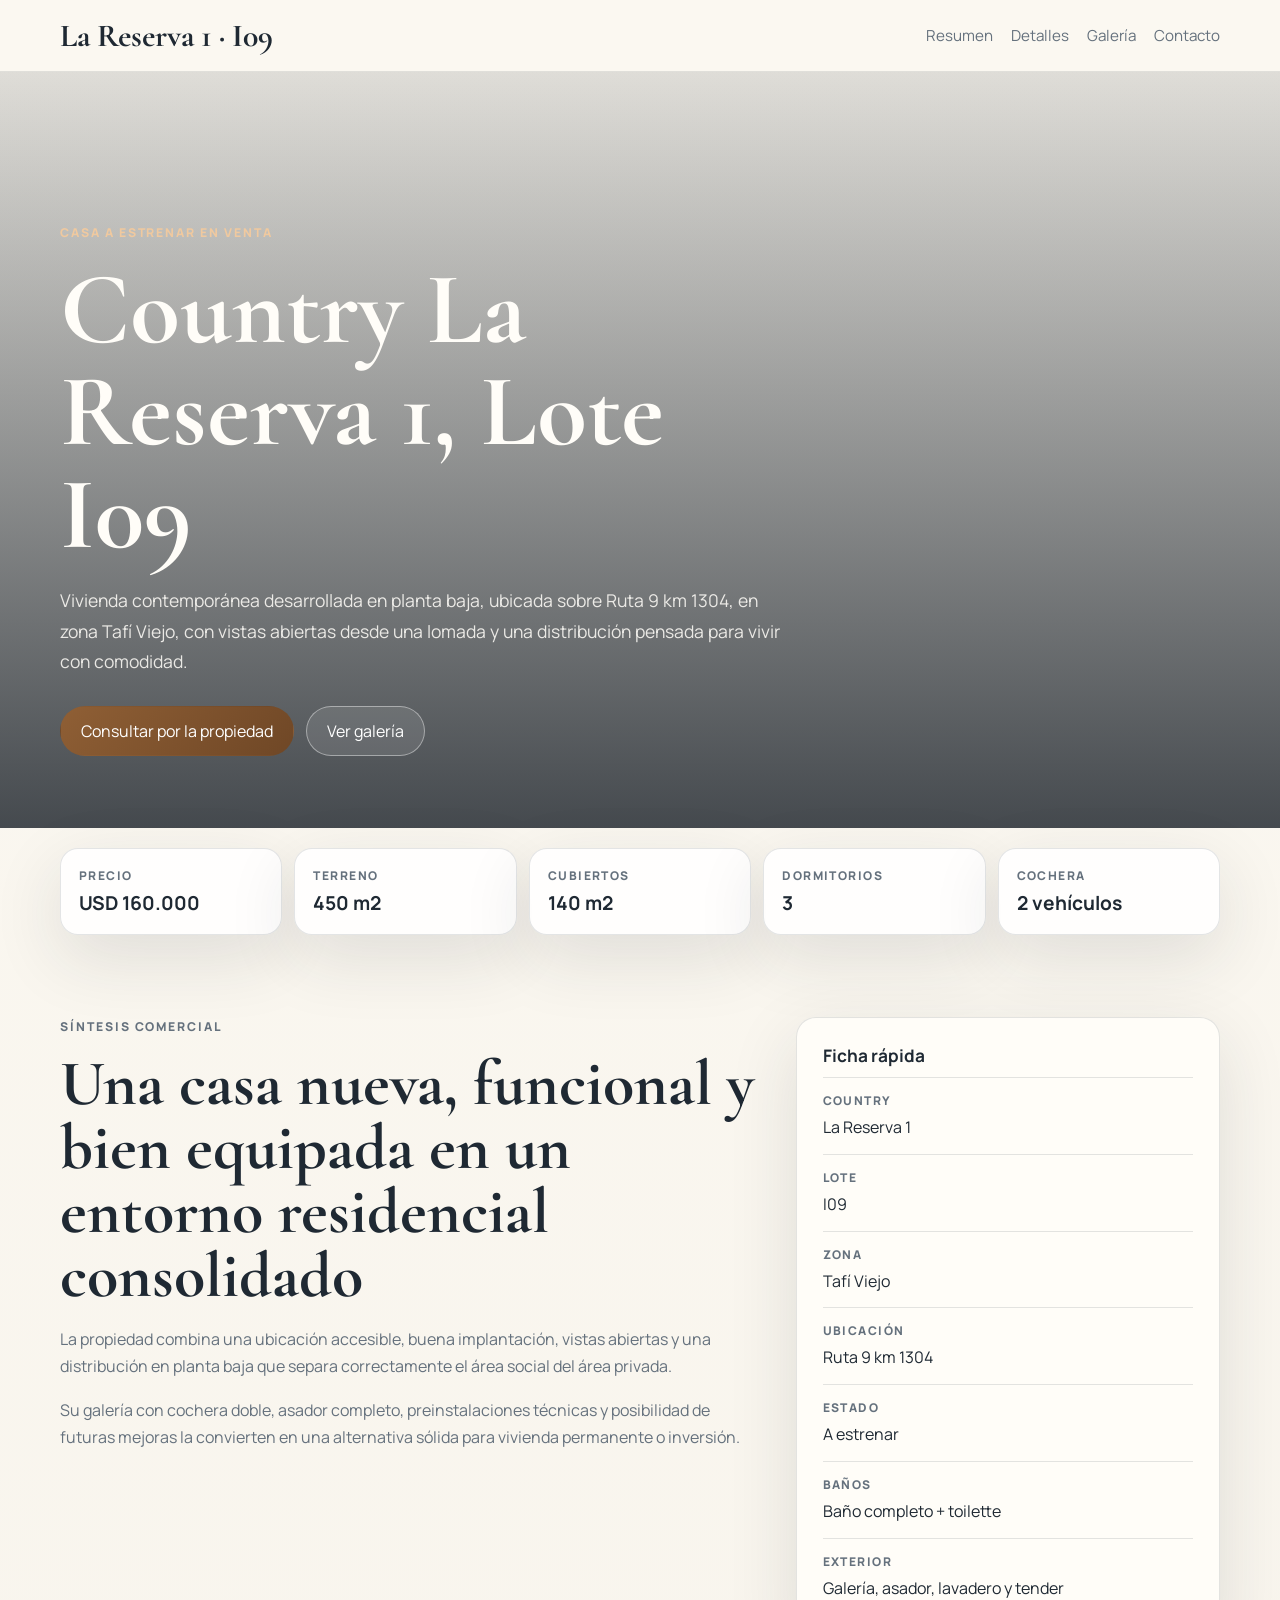
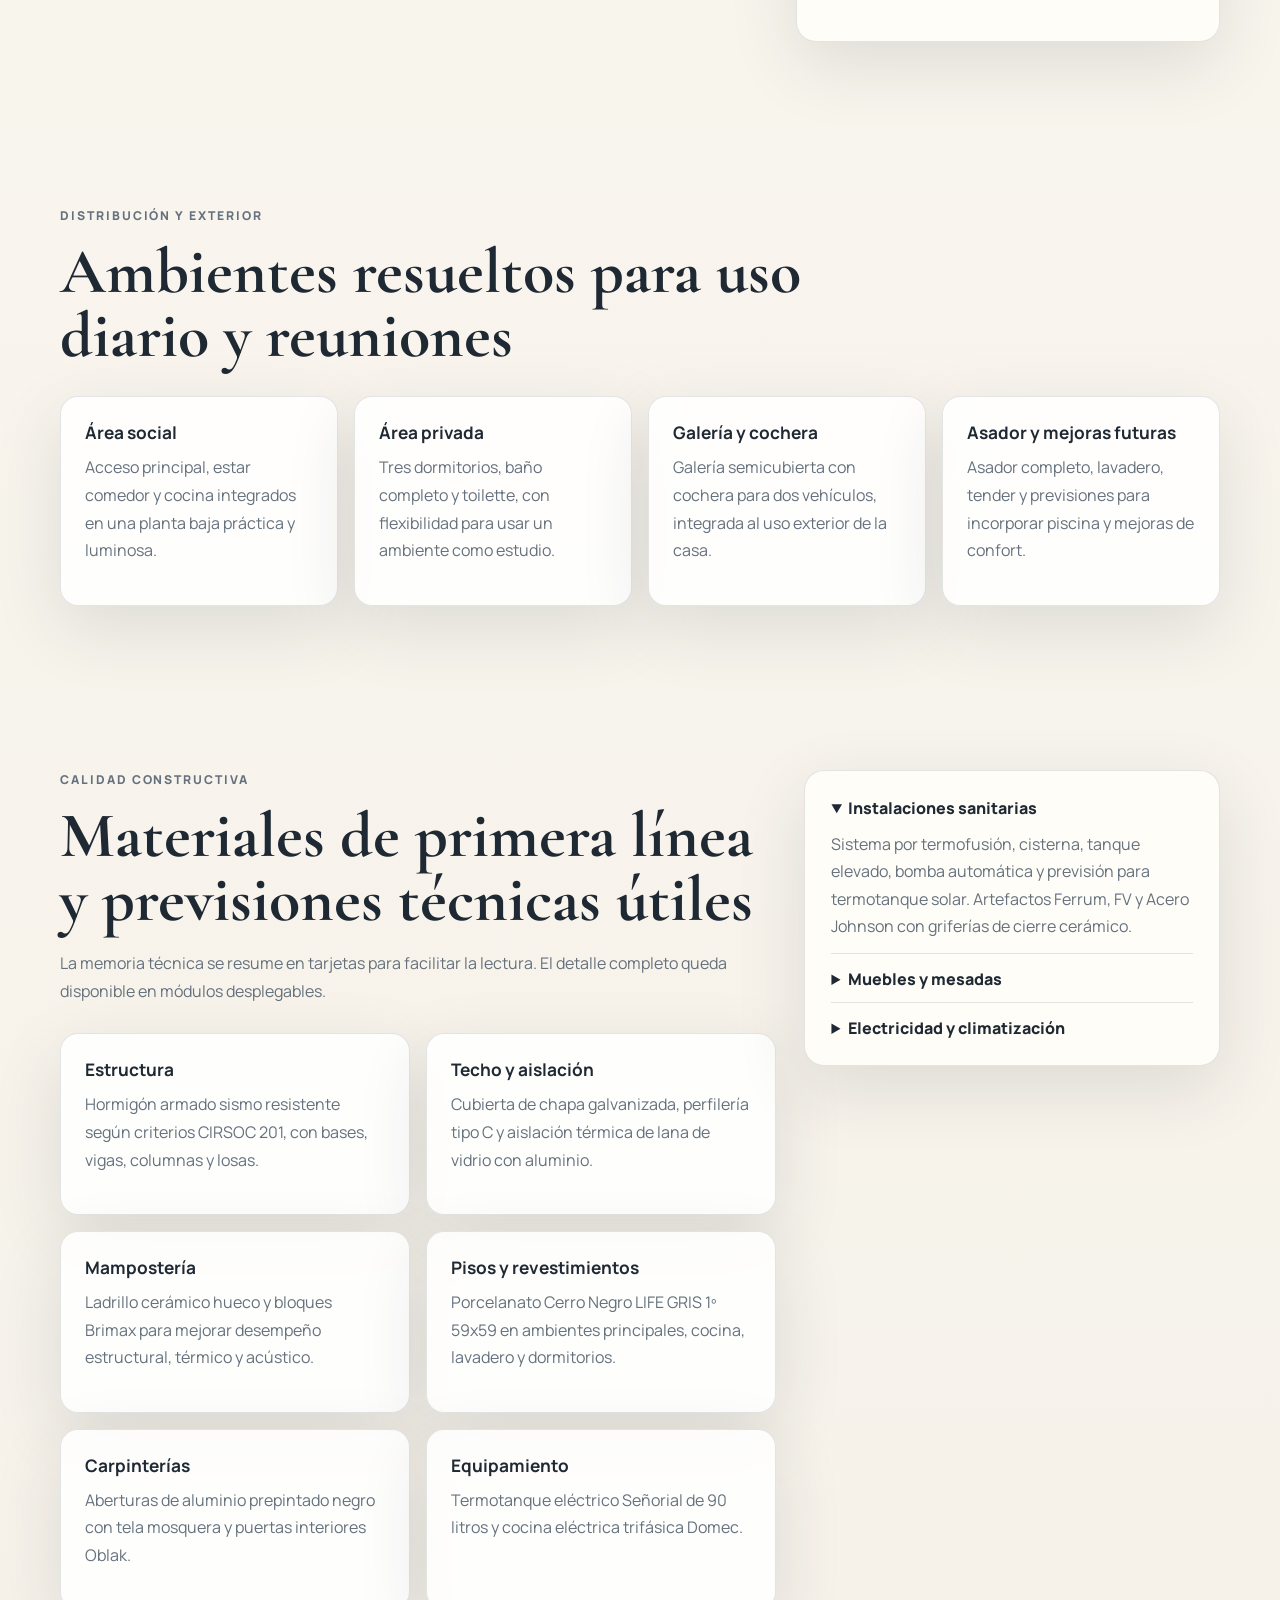
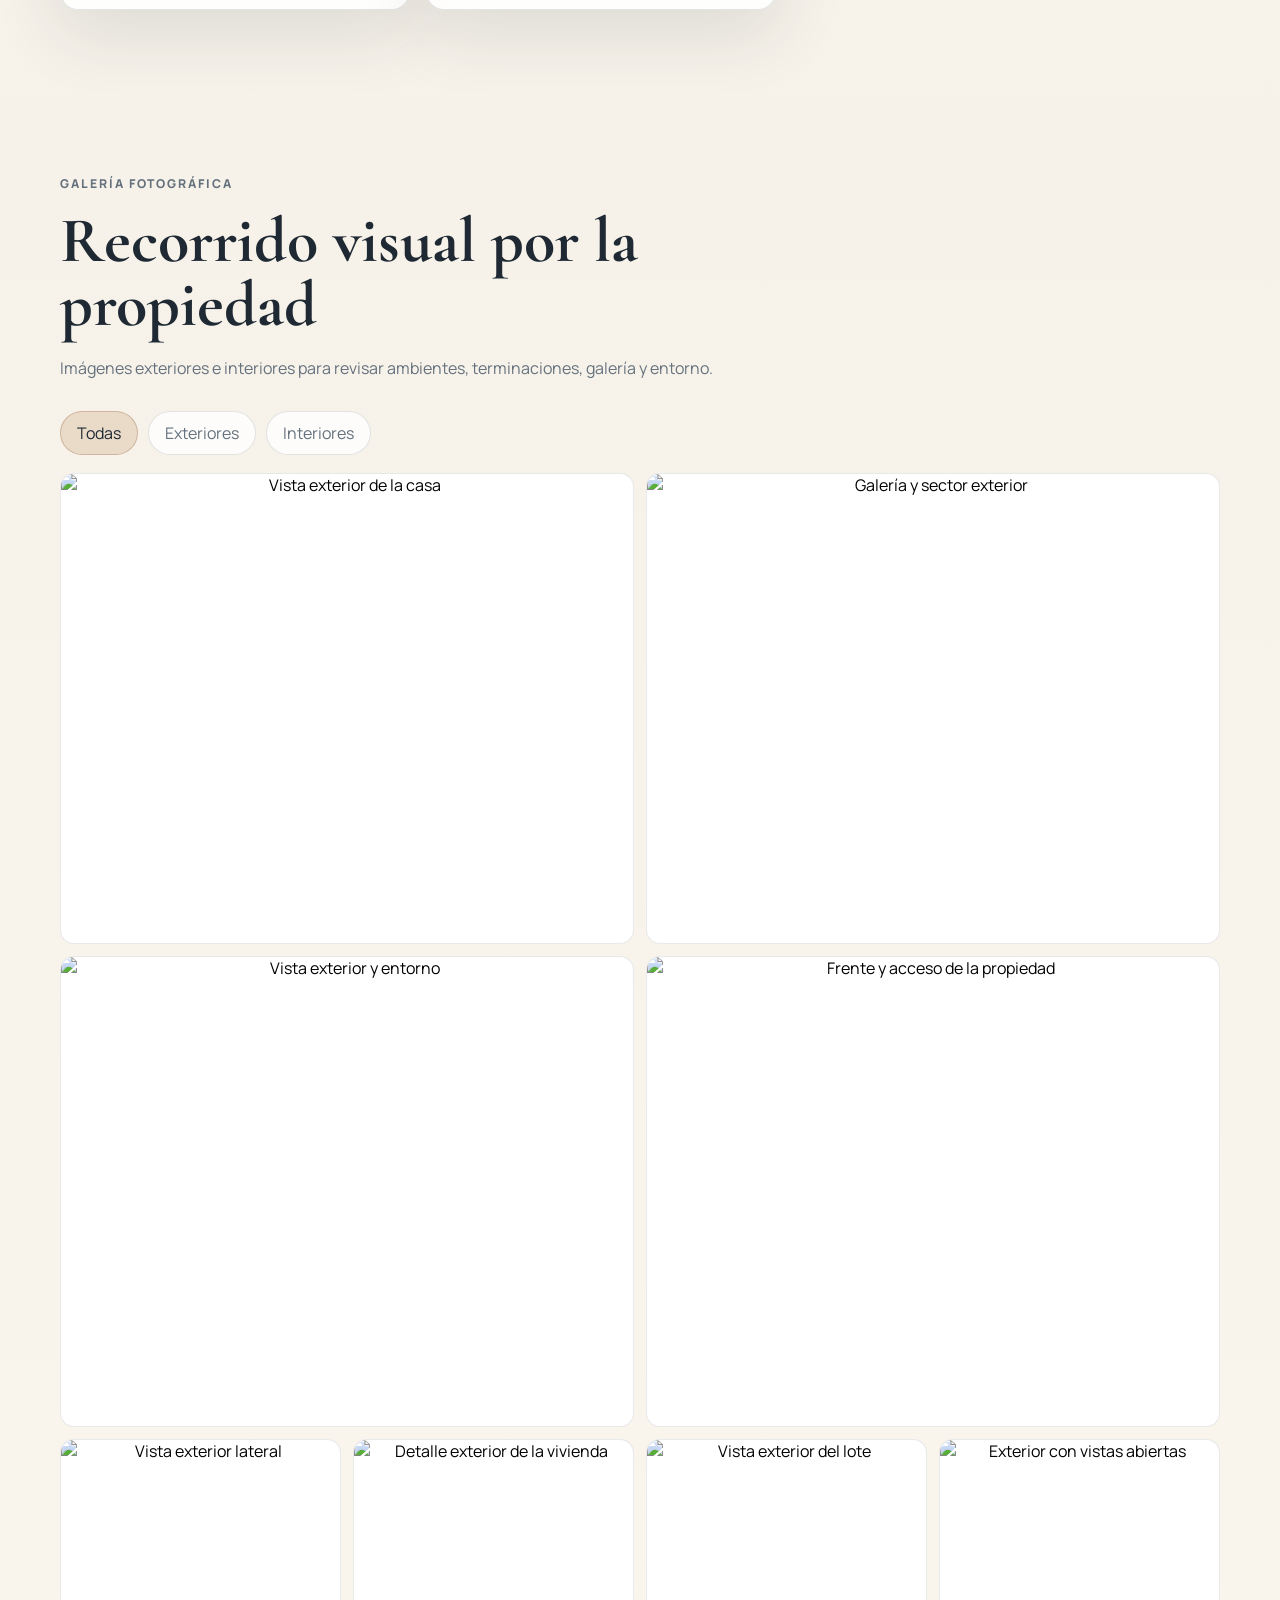
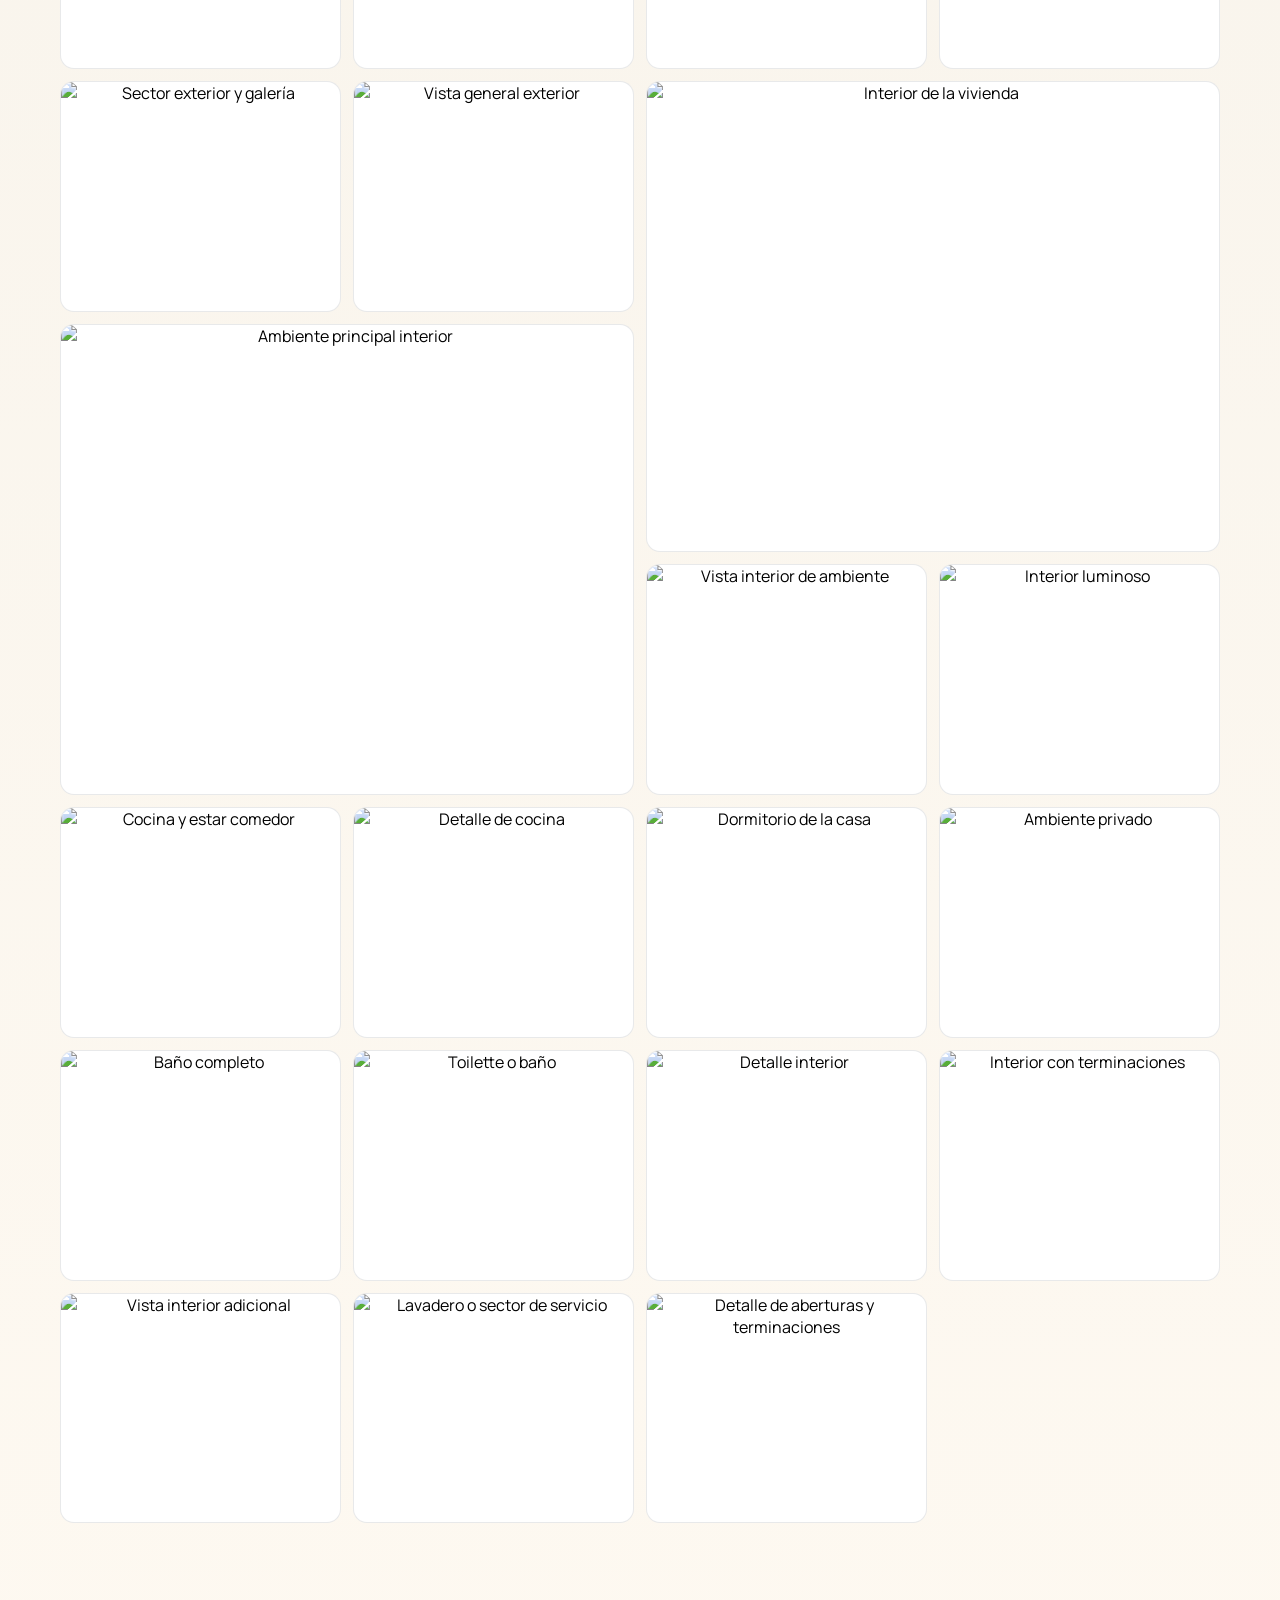
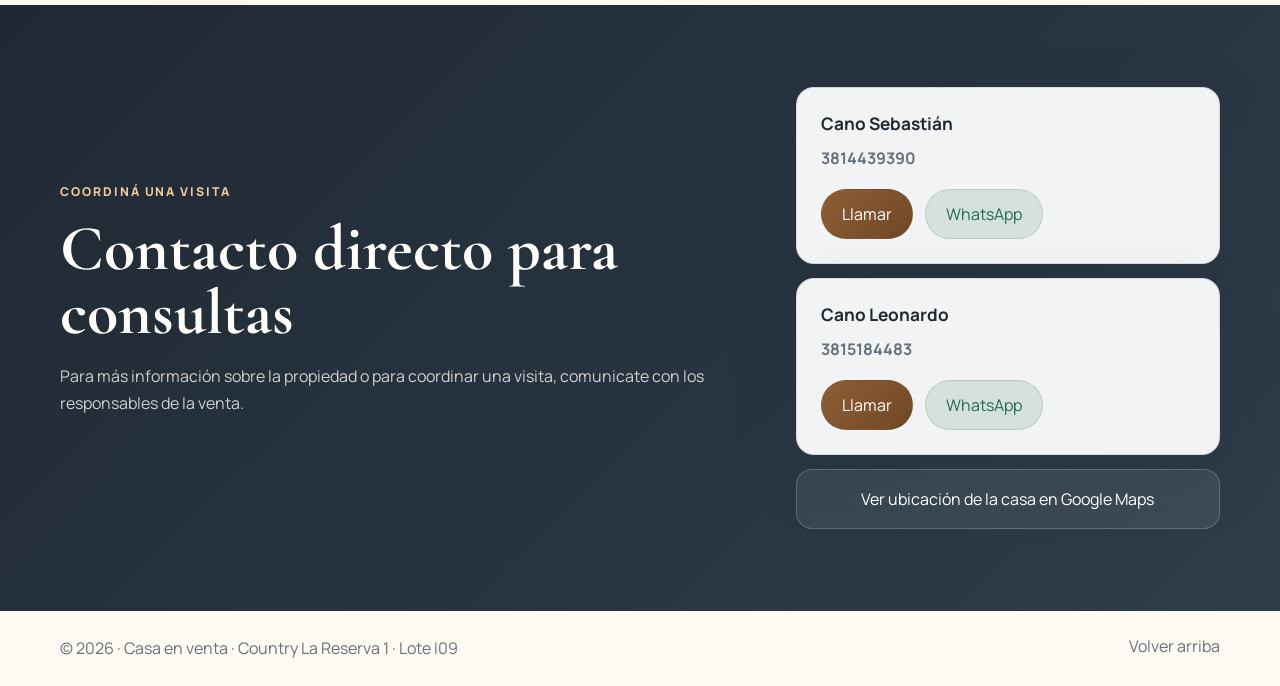
==== commit 1d9bac79: "cambiar ubicacion en google maps" ====
--- a/index.html
+++ b/index.html
@@ -239,8 +239,8 @@
               <a class="button button-whatsapp" href="https://wa.me/543815184483?text=Hola%2C%20quiero%20informaci%C3%B3n%20sobre%20la%20casa%20en%20La%20Reserva%201%20Lote%20I09" target="_blank" rel="noreferrer">WhatsApp</a>
             </div>
           </article>
-          <a class="map-link" href="https://www.google.com/maps/search/?api=1&query=-26.7471928,-65.2147264" target="_blank" rel="noreferrer">
-            Ver La Reserva Country en Google Maps
+          <a class="map-link" href="https://www.google.com/maps/search/?api=1&query=-26.745373,-65.208135" target="_blank" rel="noreferrer">
+            Ver ubicación de la casa en Google Maps
           </a>
         </div>
       </div>
